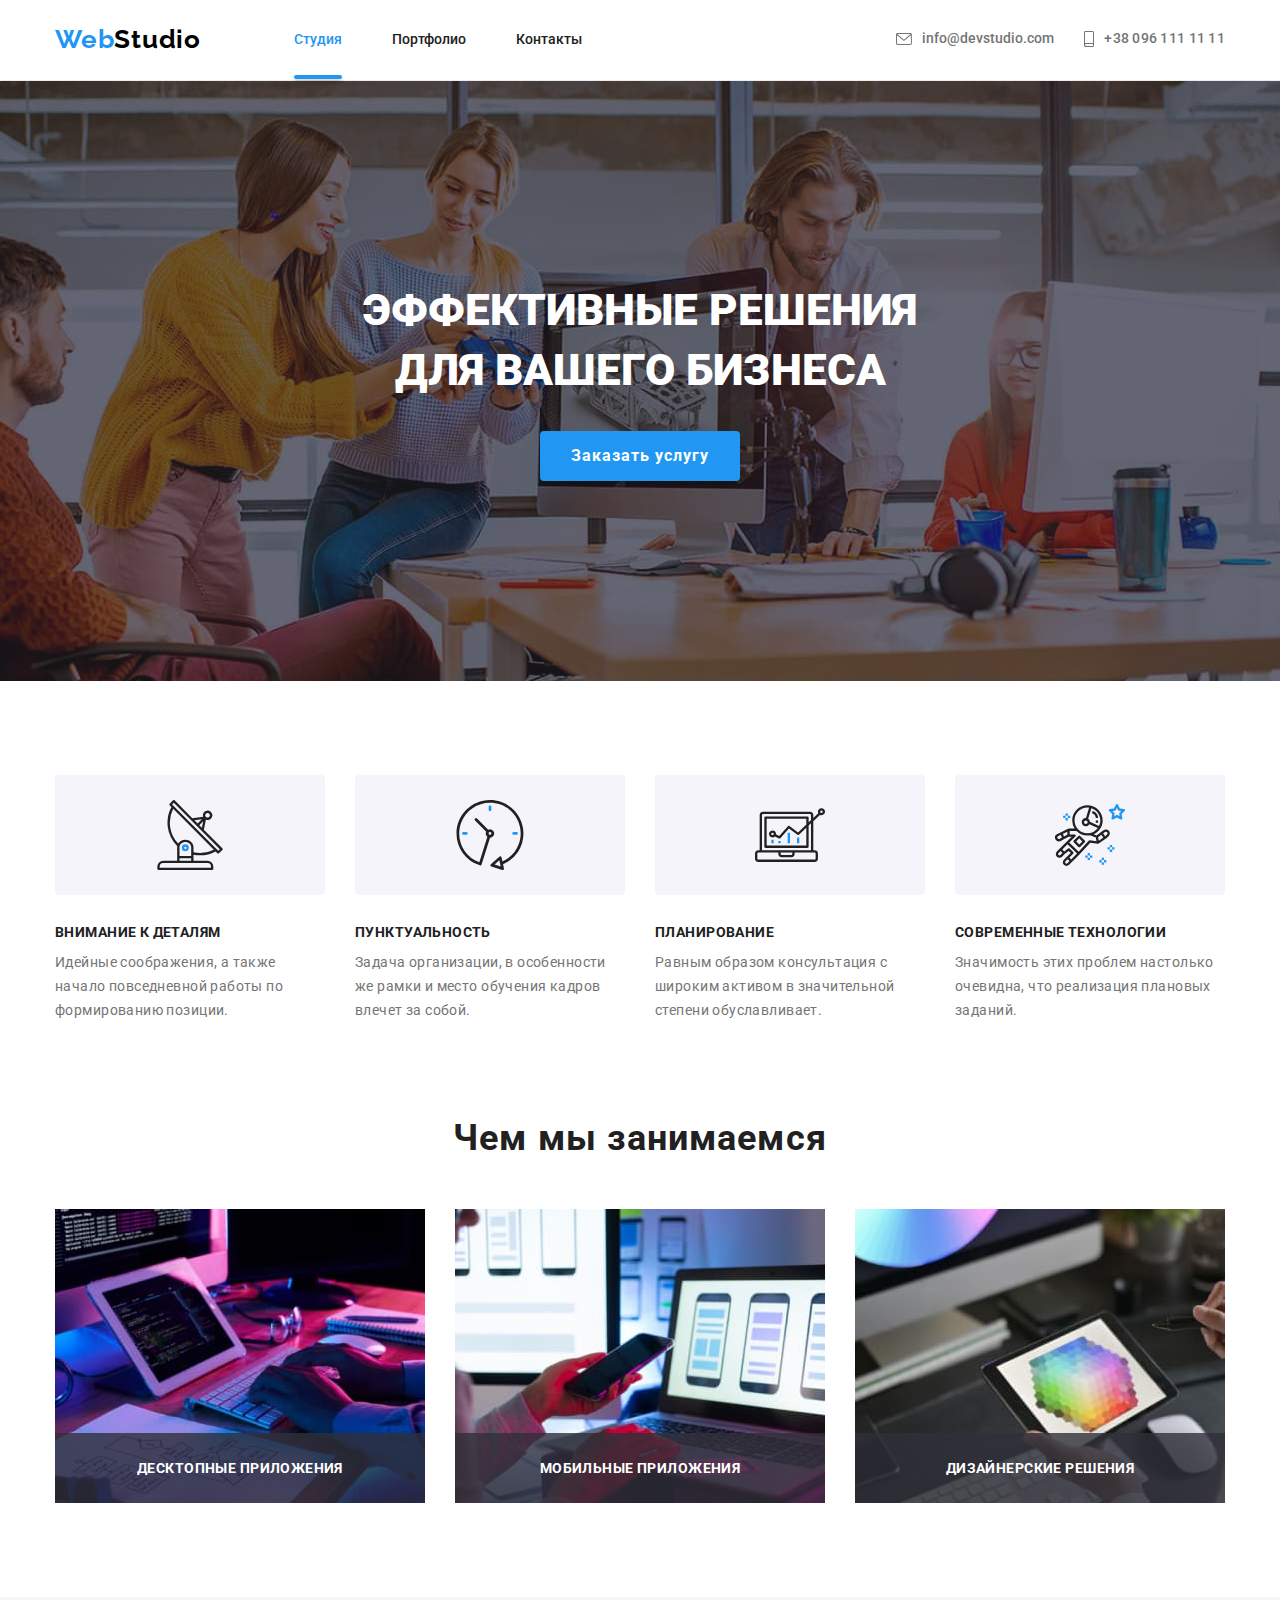
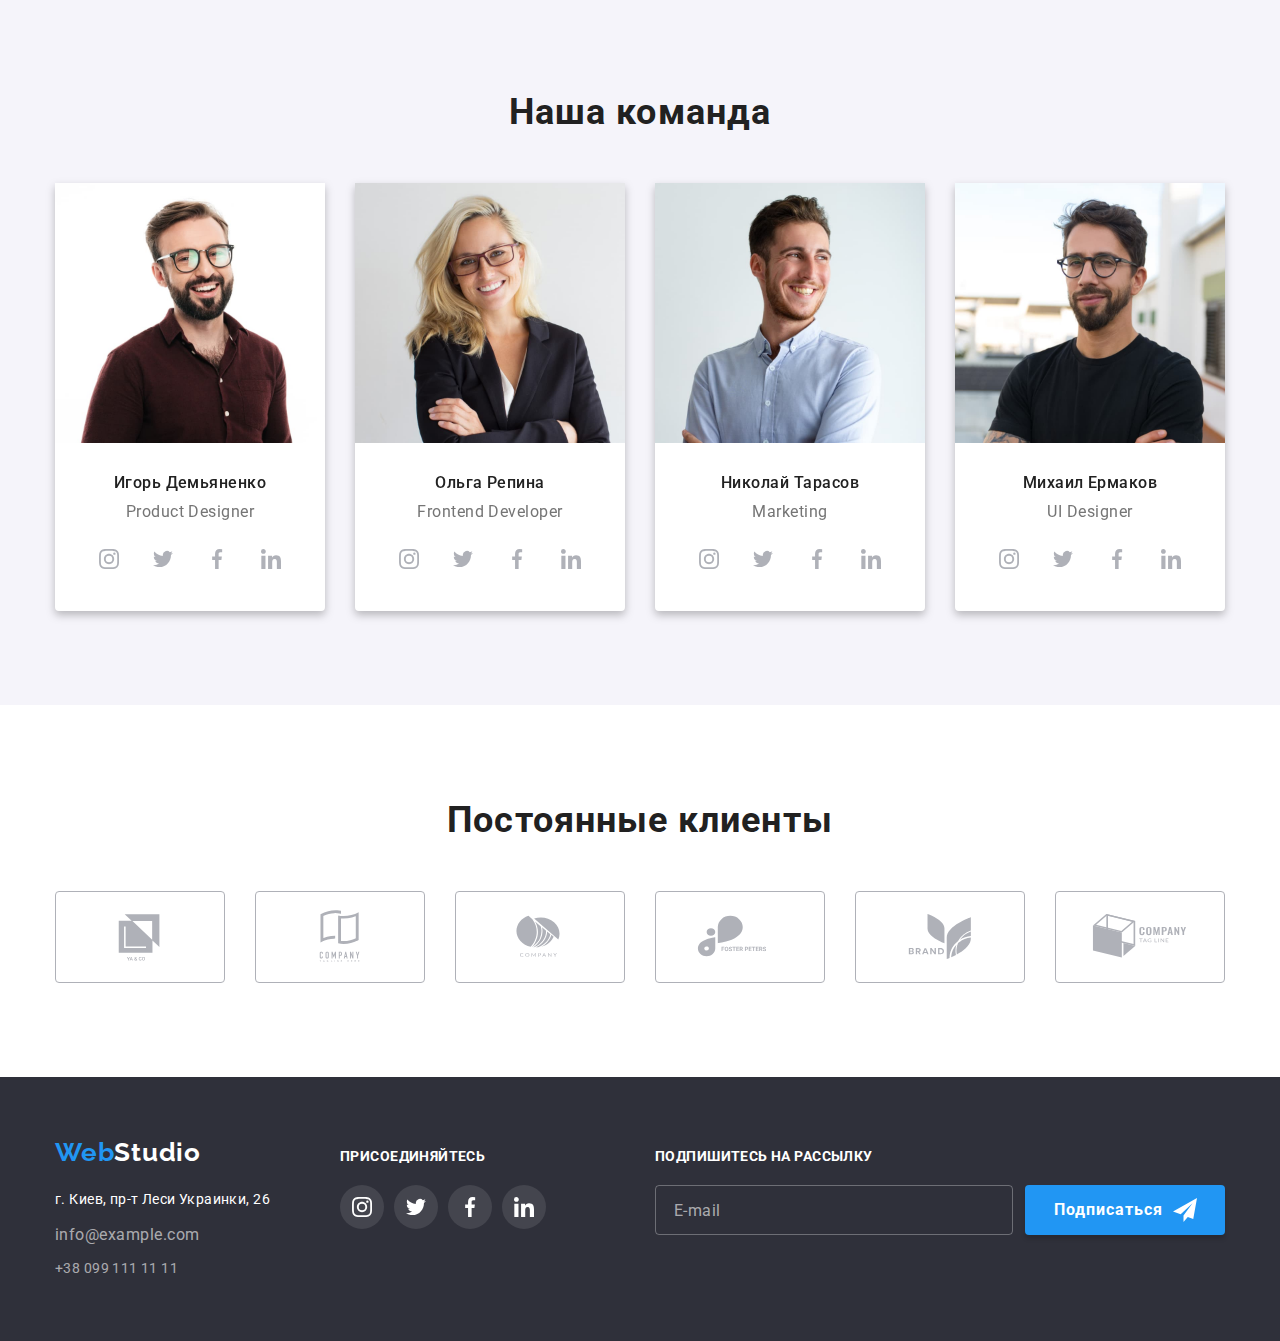
==== index.html @ 8869cad7 "hw-08" ====
<!DOCTYPE html>
<html lang="ru">
<head>
    <meta charset="UTF-8">
    <meta http-equiv="X-UA-Compatible" content="IE=edge">
    <meta name="viewport" content="width=device-width, initial-scale=1.0">
    <title>WebStudio</title>
    <link href="https://fonts.googleapis.com/css2?family=Raleway:wght@700&family=Roboto:wght@400;500;700;900&display=swap" rel="stylesheet">
    <link rel="stylesheet" href="https://cdnjs.cloudflare.com/ajax/libs/modern-normalize/1.1.0/modern-normalize.min.css">
    <link rel="stylesheet" href="./css/main.min.css">
    
</head>

<body>
    <header class="header">
        <div class="container">
                    <a href="" class="logo header__logo link"><span class="logo__web">Web</span>Studio</a>
                    <nav class="nav">
                        <ul class="menu list">
                            <li class="menu__item"><a href="" class="menu__link--current link">Студия</a></li>
                            <li class="menu__item"><a href="./portfolio.html" class="menu__link link">Портфолио</a></li>
                            <li class="menu__item"><a href="" class="menu__link link">Контакты</a></li>
                        </ul>
                    </nav>
                    <div class="contacts">
                        <a href="mailto:info@devstudio.com" class="contacts__mail link">
                        <svg class="contacts__mail--icon" width="16" height="12">
                            <use href="./images/icons.svg#icon-envelope"></use>
                        </svg>
                        info@devstudio.com</a>
                        
                        <a href="tel:+380961111111" class="contacts__tel link">
                            <svg class="contacts__tel--icon" width="10" height="16">
                                <use href="./images/icons.svg#icon-smartphone"></use>
                            </svg>
                            +38 096 111 11 11</a>
                    </div>
                    

        </div>

    </header>

    <main>
    <!--Main-->
        <section class="main">
       
            <div class="container">
                <h1 class="main-title">Эффективные решения для вашего бизнеса</h1>
                <button type="button" class="main-btn" data-modal-open>Заказать услугу</button>
                
                <div class="backdrop is-hidden" data-modal>
                    <div class="modal">
                        
                        <button type="button" data-modal-close class="modal-btn">
                            <svg class="icon-close" width="18" height="18">
                                <use href="./images/icons.svg#icon-close"></use>
                            </svg>
                        </button>
                        <p  class="modal-title">Оставьте свои данные, мы вам перезвоним</p>
                        <form class="modal-form">
                            
                                <label class="modal-label">Имя
                                    <span class="icon">
                                        <input type="text" name="user-name" class="modal-input" required placeholder=" " />
                                        <svg class="icon-modal-input" width="18" height="18">
                                            <use href="./images/icons.svg#icon-person-black"></use>
                                        </svg>
                                    </span>
                                </label>
                                
                                

                                <label class="modal-label">Телефон
                                    <span class="icon">
                                        <input type="tel" name="user-tel" class="modal-input" required minlength="10" placeholder=" " />
                                        <svg class="icon-modal-input" width="18" height="18">
                                            <use href="./images/icons.svg#icon-phone-black"></use>
                                        </svg>
                                    </span>
                                </label>


                                <label class="modal-label">Почта
                                    <span class="icon">
                                        <input type="email" name="user-mail" class="modal-input" required placeholder=" " />
                                        <svg class="icon-modal-input" width="18" height="18">
                                            <use href="./images/icons.svg#icon-email-black"></use>
                                        </svg>
                                    </span>
                                </label>

                            
                            <div class="modal-field">
                                <label class="modal-label" for="modal-commit">Комментарий</label>
                                <textarea name="modal-commit" id="modal-commit" class="modal-commit" placeholder="Введите текст"></textarea>
                            </div>
                            <div class="modal-field-check">
                                <input type="checkbox" name="privacy" id="privacy" class="input-check visually-hidden">
                                <label for="privacy" class="check-text">Соглашаюсь с рассылкой и принимаю &nbsp<a href="">Условия договора</a> </label>
                            </div>
                            
                            <button type="submit" class="main-btn">Отправить</button>
                        </form>
                    </div>

                </div>
            </div>
           
        </section>
    <!--properties-->
        <section class="properties">
       
            <div class="container">
                <ul class="properties-list list">
                    <li class="properties-item">
                        <div class="properties-icon">
                            <svg class="properties-item-icon" width="70" height="70">
                            <use href="./images/icons.svg#icon-antenna"></use>
                            </svg>
                        </div>
                        <h3 class="properties-title">Внимание к деталям</h3>
                        <p class="properties-text">Идейные соображения, а также начало повседневной работы по формированию позиции.</p>
                    </li>
                    <li class="properties-item">
                        <div class="properties-icon"><svg class="properties-item-icon" width="70" height="70">
                            <use href="./images/icons.svg#icon-clock"></use>
                        </svg></div>
                        
                        <h3 class="properties-title">Пунктуальность</h3>
                        <p class="properties-text">Задача организации, в особенности же рамки и место обучения кадров влечет за собой.
                        </p>
                    </li>
                    <li class="properties-item">
                        <div class="properties-icon">
                            <svg class="properties-item-icon" width="70" height="70">
                                <use href="./images/icons.svg#icon-diagram"></use>
                            </svg>
                        </div>
                        
                        <h3 class="properties-title">Планирование</h3>
                        <p class="properties-text">Равным образом консультация с широким активом в значительной степени обуславливает.
                        </p>
                    </li>
                    <li class="properties-item">
                    <div class="properties-icon">
                        <svg class="properties-item-icon" width="70" height="70">
                            <use href="./images/icons.svg#icon-astronaut"></use>
                        </svg>
                    </div>
                        
                        <h3 class="properties-title">Современные технологии</h3>
                        <p class="properties-text">Значимость этих проблем настолько очевидна, что реализация плановых заданий.</p>
                    </li>
                </ul>
            </div>
            
         
        </section>
    <!--work-->
        <section class="work">
        
            <div class="container">
                <h2 class="work-title">Чем мы занимаемся</h2>
                <ul class="work-list list">
                    <li class="work-item">
                        <div class="thumb-work">
                            <img src="./images/img-1.jpg" alt="foto1" width="370" height="294">
                            <h3 class="thumb-work-title">Десктопные приложения</h3>
                        </div>
                        
                    </li>
                    <li class="work-item">
                        <div class="thumb-work">
                            <img src="./images/img-2.jpg" alt="foto2" width="370" height="294">
                            <h3 class="thumb-work-title">Мобильные приложения</h3>
                        </div>
                        
                    </li>
                    <li class="work-item">
                        <div class="thumb-work">
                            <img src="./images/img-3.jpg" alt="foto3" width="370" height="294">
                            <h3 class="thumb-work-title">Дизайнерские решения</h3>
                        </div>
                        
                    </li>
                </ul>
            </div>
            
        </section>
            <!--team-->
        <section class="team">

             <div class="container">
                            <h2 class="team-first-title">Наша команда</h2>
                            <ul class="team-list list">
                                <li class="team-item">
                                    <img src="./images/team-img-1.jpg" alt="Игорь Демьяненко" width="270" height="260">
                                    <div class="team-description">
                                        <h3 class="team-second-title">Игорь Демьяненко</h3>
                                        <p lang="en" class="team-text">Product Designer</p>
                                    </div>
                                    <ul class="team-soc-list list">
                                        <li class="team-soc-item"><a href="" class="team-soc-link link">
                                            <svg class="team-soc-icon" width="20" height="20">
                                                <use href="./images/icons.svg#icon-instagram"></use>
                                            </svg>
                                        </a></li>
                                        <li class="team-soc-item"><a href="" class="team-soc-link link">
                                            <svg class="team-soc-icon" width="20" height="20">
                                                <use href="./images/icons.svg#icon-twitter"></use>
                                            </svg>
                                        </a></li>
                                        <li class="team-soc-item"><a href="" class="team-soc-link link">
                                            <svg class="team-soc-icon" width="20" height="20">
                                                <use href="./images/icons.svg#icon-facebook"></use>
                                            </svg>
                                        </a></li>
                                        <li class="team-soc-item"><a href="" class="team-soc-link link">
                                            <svg class="team-soc-icon" width="20" height="20">
                                                <use href="./images/icons.svg#icon-linkedin"></use>
                                            </svg>
                                        </a></li>
                                    </ul>

                                </li>

                                <li class="team-item">
                                    <img src="./images/team-img-2.jpg" alt="Ольга Репина" width="270" height="260">
                                    <div class="team-description">
                                        <h3 class="team-second-title">Ольга Репина</h3>
                                        <p lang="en" class="team-text">Frontend Developer</p>
                                    </div>
                                    <ul class="team-soc-list list">
                                        <li class="team-soc-item"><a href="" class="team-soc-link link">
                                            <svg class="team-soc-icon" width="20" height="20">
                                                <use href="./images/icons.svg#icon-instagram"></use>
                                            </svg>
                                        </a></li>
                                        <li class="team-soc-item"><a href="" class="team-soc-link link">
                                            <svg class="team-soc-icon" width="20" height="20">
                                                <use href="./images/icons.svg#icon-twitter"></use>
                                            </svg>
                                        </a></li>
                                        <li class="team-soc-item"><a href="" class="team-soc-link link">
                                            <svg class="team-soc-icon" width="20" height="20">
                                                <use href="./images/icons.svg#icon-facebook"></use>
                                            </svg>
                                        </a></li>
                                        <li class="team-soc-item"><a href="" class="team-soc-link link">
                                            <svg class="team-soc-icon" width="20" height="20">
                                                <use href="./images/icons.svg#icon-linkedin"></use>
                                            </svg>
                                        </a></li>
                                    </ul>

                                </li>

                                <li class="team-item">
                                    <img src="./images/team-img-3.jpg" alt="Николай Тарасов" width="270" height="260">
                                    <div class="team-description">
                                        <h3 class="team-second-title">Николай Тарасов</h3>
                                        <p lang="en" class="team-text">Marketing</p>
                                    </div>
                                    <ul class="team-soc-list list">
                                        <li class="team-soc-item"><a href="" class="team-soc-link link">
                                            <svg class="team-soc-icon" width="20" height="20">
                                                <use href="./images/icons.svg#icon-instagram"></use>
                                            </svg>
                                        </a></li>
                                        <li class="team-soc-item"><a href="" class="team-soc-link link">
                                            <svg class="team-soc-icon" width="20" height="20">
                                                <use href="./images/icons.svg#icon-twitter"></use>
                                            </svg>
                                        </a></li>
                                        <li class="team-soc-item"><a href="" class="team-soc-link link">
                                            <svg class="team-soc-icon" width="20" height="20">
                                                <use href="./images/icons.svg#icon-facebook"></use>
                                            </svg>
                                        </a></li>
                                        <li class="team-soc-item"><a href="" class="team-soc-link link">
                                            <svg class="team-soc-icon" width="20" height="20">
                                                <use href="./images/icons.svg#icon-linkedin"></use>
                                            </svg>
                                        </a></li>
                                    </ul>
                                </li>

                                <li class="team-item">
                                    <img src="./images/team-img-4.jpg" alt="Михаил Ермаков" width="270" height="260">
                                    <div class="team-description"><h3 class="team-second-title">Михаил Ермаков</h3>
                                    <p lang="en" class="team-text">UI Designer</p></div>
                                    <ul class="team-soc-list list">
                                        <li class="team-soc-item"><a href="" class="team-soc-link link">
                                            <svg class="team-soc-icon" width="20" height="20">
                                                <use href="./images/icons.svg#icon-instagram"></use>
                                            </svg>
                                        </a></li>
                                        <li class="team-soc-item"><a href="" class="team-soc-link link">
                                            <svg class="team-soc-icon" width="20" height="20">
                                                <use href="./images/icons.svg#icon-twitter"></use>
                                            </svg>
                                        </a></li>
                                        <li class="team-soc-item"><a href="" class="team-soc-link link">
                                            <svg class="team-soc-icon" width="20" height="20">
                                                <use href="./images/icons.svg#icon-facebook"></use>
                                            </svg>
                                        </a></li>
                                        <li class="team-soc-item"><a href="" class="team-soc-link link">
                                            <svg class="team-soc-icon" width="20" height="20">
                                                <use href="./images/icons.svg#icon-linkedin"></use>
                                            </svg>
                                        </a></li>
                                    </ul>
                                </li>
                            </ul>
                      
             </div>

             
        </section>
            <!--clients-->
        <section class="clients">

            <div class="container">
                <h2 class="clients__title">Постоянные клиенты</h2>
                <ul class="clients__list list">
                            <li class="clients__item"><a href="" class="clients__link link">
                                    <svg class="clients__item-icon" width="106" height="60">
                                        <use href="./images/icons.svg#icon-group-1"></use>
                                    </svg>
                                </a></li>
                            <li class="clients__item"><a href="" class="clients__link link">
                                    <svg class="clients__item-icon" width="106" height="60">
                                        <use href="./images/icons.svg#icon-group-2"></use>
                                    </svg>
                                </a></li>
                            <li class="clients__item"><a href="" class="clients__link  link">
                                    <svg class="clients__item-icon" width="106" height="60">
                                        <use href="./images/icons.svg#icon-group-3"></use>
                                    </svg>
                                </a></li>
                            <li class="clients__item"><a href="" class="clients__link  link">
                                        <svg class="clients__item-icon" width="106" height="60">
                                            <use href="./images/icons.svg#icon-group-4"></use>
                                        </svg>
                                </a></li>
                            <li class="clients__item"><a href="" class="clients__link  link">
                                    <svg class="clients__item-icon" width="106" height="60">
                                        <use href="./images/icons.svg#icon-group-5"></use>
                                    </svg>
                                </a></li>

                            <li class="clients__item"><a href="" class="clients__link  link">
                                    <svg class="clients__item-icon" width="106" height="60">
                                        <use href="./images/icons.svg#icon-group-6"></use>
                                    </svg>
                                </a></li>
                    </ul>
         
                </ul>
        
            </div>
        
        </section>
                  
    </main>

    <footer class="footer">
        <div class="container">
            <div>
                <a href="" class="logo logo--color-white link"><span class="logo__web">Web</span>Studio</a>
                <address class="footer-contacts">
                    <ul class="footer-contacts__list list">
                        <li class="footer-contacts__item ">
                            <a href="" class="footer-contacts__link link">г. Киев, пр-т Леси Украинки, 26</a>
                        </li>
                        <li class="footer-contacts__mail">
                            <a href="mailto:" class="footer-contacts__mail--link link">info@example.com</a>
                        </li>
                        <li class="footer-contacts__tel">
                            <a href="tel:+380991111111" class="footer-contacts__tel--link link">+38 099 111 11 11</a>
                        </li>
                    </ul>
                </address>
            </div>
            <div class="social footer__social">
                <h3 class="social__title">присоединяйтесь</h3>
                <ul class="social__list list">
                    <li class="social__item"><a href="" class="social__link link">
                            <svg class="social__icon" width="20" height="20">
                                <use href="./images/icons.svg#icon-instagram"></use>
                            </svg>
                        </a></li>
                    <li class="social__item"><a href="" class="social__link link">
                            <svg class="social__icon" width="20" height="20">
                                <use href="./images/icons.svg#icon-twitter"></use>
                            </svg>
                        </a></li>
                    <li class="social__item"><a href="" class="social__link link">
                            <svg class="social__icon" width="20" height="20">
                                <use href="./images/icons.svg#icon-facebook"></use>
                            </svg>
                        </a></li>
                    <li class="social__item"><a href="" class="social__link link">
                            <svg class="social__icon" width="20" height="20">
                                <use href="./images/icons.svg#icon-linkedin"></use>
                            </svg>
                        </a></li>
                </ul>
            </div>
            <div class="footer-form">
                <h3 class="social__title">подпишитесь на рассылку</h3>
                <form class="footer-form__input">
                    <input type="email" name="user-mail" id="sub" class="footer__input" required placeholder="E-mail" />
                    <label for="sub" class="footer-label"></label>
    
                    <button type="submit" class="footer__btn">Подписаться
                        <svg class="icon__send" width="24" height="24">
                            <use href="./images/icons.svg#icon-send"></use>
                        </svg>
                    </button>
    
    
    
    
    
                </form>
            </div>
        </div>
    
    </footer>

<script src="./js/modal.js"></script>
</body>
</html>
---- css/main.min.css ----
:root{--header-color: #212121;--main-title-color: #ffffff;--second-title-color: #757575;--typical-padding: 94px}p,h1,h2,h3,h4,h5,h6{margin:0}ul{margin:0;padding:0}img{display:block;max-width:100%;height:auto}body{font-family:"Roboto", sans-serif;color:#ffffff}.list{padding:0;margin:0;list-style:none}.link{text-decoration:none}.visually-hidden{position:absolute;white-space:nowrap;width:1px;height:1px;overflow:hidden;border:0;padding:0;clip:rect(0 0 0 0);clip-path:inset(50%);margin:-1px}.container{width:1200px;padding-left:15px;padding-right:15px;margin:0 auto}.header{padding-top:24px;padding-bottom:25px;border-bottom:1px solid #ECECEC}.header .container{display:flex;align-items:center}.logo{font-family:'Raleway';font-weight:700;font-size:26px;line-height:1.19;letter-spacing:.03em}.header__logo{color:#000000;margin-right:93px}.logo__web{font-family:'Raleway';font-style:normal;font-weight:700;font-size:26px;line-height:1.19;letter-spacing:.03em;color:#2196F3}.menu{display:flex;align-items:center}.menu__item:not(:last-child){margin-right:50px}.contacts{margin:0;margin-left:auto;display:flex}.menu__link{font-weight:500;font-size:14px;line-height:1.14;color:var(--header-color);transition-property:color;transition-duration:250ms;transition-timing-function:cubic-bezier(0.4, 0, 0.2, 1);position:relative}.menu__link:hover,.menu__link:focus{color:#2196F3}.menu__link--current{font-weight:500;font-size:14px;line-height:1.14;color:#2196F3;transition-property:color;transition-duration:250ms;transition-timing-function:cubic-bezier(0.4, 0, 0.2, 1);position:relative}.menu__link--current::after{position:absolute;content:"";bottom:-32px;display:block;width:100%;height:4px;background-color:#2196F3;border-radius:2px;box-shadow:0px 4px 4px rgba(0,0,0,0.25)}.contacts__mail{font-weight:500;font-size:14px;line-height:1.14;color:var(--second-title-color);display:flex;align-items:center;transition-property:color;transition-duration:250ms;transition-timing-function:cubic-bezier(0.4, 0, 0.2, 1)}.contacts__mail:hover,.contacts__mail:focus{color:#2196F3}.contacts__tel{font-weight:500;font-size:14px;line-height:1.14;letter-spacing:.02em;color:var(--second-title-color);margin-left:30px;display:flex;align-items:center;transition-property:color;transition-duration:250ms;transition-timing-function:cubic-bezier(0.4, 0, 0.2, 1)}.contacts__tel:hover,.contacts__tel:focus{color:#2196F3}.contacts__mail--icon{margin-right:10px;fill:currentColor}.contacts__tel--icon{margin-right:10px;fill:currentColor}.main{max-width:1600px;min-height:600px;margin-left:auto;margin-right:auto;background-color:#2F303A;background-image:linear-gradient(rgba(47,48,58,0.4), rgba(47,48,58,0.4)),url(../images/main-img.jpg);background-repeat:no-repeat;background-position:center;background-size:cover;text-align:center;padding-top:200px;padding-bottom:200px}.main-title{margin-top:0;margin-bottom:30px;margin-right:auto;margin-left:auto;padding-left:40px;padding-right:40px;font-weight:900;font-size:44px;line-height:1.36;text-transform:uppercase;max-width:696px;text-align:center}.main-btn{font-family:'Roboto';font-weight:700;font-size:16px;line-height:1.88;letter-spacing:.06em;color:#FFFFFF;cursor:pointer;background-color:#2196F3;min-width:200px;height:50px;box-shadow:0px 4px 4px rgba(0,0,0,0.15);border-radius:4px;align-items:center;border:0}.backdrop.is-hidden{visibility:hidden;opacity:0;pointer-events:none}.backdrop{position:fixed;top:0;left:0;width:100%;height:100%;background-color:rgba(0,0,0,0.2);transition:opacity 250ms cubic-bezier(0.4, 0, 0.2, 1),visibility 250ms cubic-bezier(0.4, 0, 0.2, 1);z-index:1}.backdrop.is-hidden .footer-input{transform:translate(-50%, -50%) scale(0)}.modal{position:absolute;top:50%;left:50%;transform:translate(-50%, -50%) scale(1);width:528px;min-height:581px;background-color:#ffffff;border-radius:5px;transition:transform 250ms cubic-bezier(0.4, 0, 0.2, 1);padding:40px}.modal-btn{position:absolute;top:8px;right:8px;width:30px;height:30px;padding:0;border:1px solid rgba(0,0,0,0.1);border-radius:50%;background-color:transparent;display:flex;align-items:center;justify-content:center;cursor:pointer}.icon-close:hover{fill:#2196F3}.modal-title{font-weight:700;font-size:20px;line-height:1.15;text-align:center;letter-spacing:0.03em;color:#212121;margin-bottom:12px}.modal-input{width:100%;height:40px;border:1px solid rgba(33,33,33,0.2);border-radius:4px;background-color:transparent;margin-bottom:10px;margin-top:4px;padding-left:40px;outline:transparent;transition-property:border-color;transition-duration:250ms;transition-timing-function:cubic-bezier(0.4, 0, 0.2, 1)}.modal-input:focus,.modal-input:hover{border-color:#2196F3}.modal-label{display:block;font-weight:400;font-size:12px;line-height:1.16;letter-spacing:0.01em;color:#757575;text-align:left}.modal-commit{width:100%;height:120px;border:1px solid rgba(33,33,33,0.2);border-radius:4px;background-color:transparent;resize:none;margin-top:4px;padding:12px;outline:transparent;transition-property:border-color;transition-duration:250ms;transition-timing-function:cubic-bezier(0.4, 0, 0.2, 1)}.modal-commit:focus,.modal-commit:hover{border-color:#2196F3}.modal-commit::placeholder{font-weight:400;font-size:12px;line-height:1.17;letter-spacing:0.01em;color:rgba(117,117,117,0.5)}.icon{position:relative;transition-property:fill;transition-duration:250ms;transition-timing-function:cubic-bezier(0.4, 0, 0.2, 1)}.icon:focus,.icon:hover{fill:#2196F3}.icon-modal-input{position:absolute;top:50%;transform:translateY(-50%);left:12px;display:inline-block;width:18px;height:18px;background-color:var(--main-title-color)}.modal-input:focus+.icon-modal-input{fill:#2196F3}.check-text{font-weight:400;font-size:14px;line-height:1.71;letter-spacing:0.03em;color:#757575;display:flex;align-items:center;transition-property:color;transition-duration:250ms;transition-timing-function:cubic-bezier(0.4, 0, 0.2, 1)}.check-text:focus,.check-text:hover{color:#2196F3}.check-text a{color:#2196F3}.check-text::before{content:'';width:16px;height:15px;border:1px solid #212121;border-radius:2px;margin-right:8px;outline:transparent;transition-property:color;transition-duration:250ms;transition-timing-function:cubic-bezier(0.4, 0, 0.2, 1)}.check-text:hover::before{content:'';width:16px;height:15px;border:1px solid #2196F3;border-radius:2px;margin-right:8px;outline:transparent}.input-check:checked+.check-text::before{background-color:#2196F3;background-image:url(../images/icon-check.svg);background-repeat:no-repeat;background-position:center;border:none}.modal-field-check{margin-top:20px;margin-bottom:30px}.properties{padding-top:var(--typical-padding);padding-bottom:0}.properties-list{padding:0;display:flex}.properties-title{font-weight:700;font-size:14px;line-height:1.14;letter-spacing:.03em;text-transform:uppercase;color:var(--header-color);margin-bottom:10px}.properties-text{font-weight:400;font-size:14px;line-height:1.71;letter-spacing:.03em;color:var(--second-title-color)}.properties-item{width:270px}.properties-item:not(:last-child){margin-right:30px}.properties-icon{width:270px;height:120px;display:flex;margin-bottom:30px;justify-content:center;align-items:center;border-radius:4px;background-color:#F5F4FA}.team{padding-top:var(--typical-padding);padding-bottom:var(--typical-padding);background-color:#F5F4FA}.team-first-title{font-weight:700;font-size:36px;line-height:1.17;letter-spacing:.03em;text-align:center;color:var(--header-color);margin-bottom:50px}.team-list{display:flex}.team-second-title{font-weight:500;font-size:16px;line-height:1.19;letter-spacing:.03em;color:var(--header-color);text-align:center;margin-bottom:10px}.team-text{font-size:16px;line-height:1.19;letter-spacing:.03em;color:var(--second-title-color);text-align:center}.team-description{padding-top:30px;padding-bottom:16px}.team-item+.team-item{margin-left:30px}.team-item{background-color:var(--main-title-color);padding-bottom:30px;filter:drop-shadow(0px 4px 4px rgba(0,0,0,0.25));border-radius:0px 0px 4px 4px}.team-soc-list{display:flex;justify-content:center}.team-soc-item{width:44px;height:44px;margin-left:10px}.team-soc-item:first-child{margin-left:0}.team-soc-link{display:flex;align-items:center;justify-content:center;width:100%;height:100%;border-radius:50%;cursor:pointer;transition-property:background-color;transition-duration:250ms;transition-timing-function:cubic-bezier(0.4, 0, 0.2, 1)}.team-soc-link:hover,.team-soc-link:focus{background-color:#2196F3}.team-soc-icon{background-color:#FFFFFF;fill:#AFB1B8;transition-property:background-color;transition-duration:250ms;transition-timing-function:cubic-bezier(0.4, 0, 0.2, 1)}.team-soc-link:hover .team-soc-icon,.team-soc-link:focus .team-soc-icon{background-color:#2196F3;fill:#FFFFFF}.work{padding-top:var(--typical-padding);padding-bottom:var(--typical-padding)}.work-title{font-weight:700;font-size:36px;line-height:1.17;letter-spacing:.03em;text-align:center;color:var(--header-color);margin-bottom:50px}.work-list{display:flex}.work-item+.work-item{margin-left:30px}.thumb-work{position:relative}.thumb-work-title{font-style:normal;font-size:14px;line-height:16px;text-align:center;letter-spacing:0.03em;text-transform:uppercase;display:flex;align-items:center;justify-content:center}.thumb-work>.thumb-work-title{position:absolute;bottom:0;left:0;width:370px;height:70px;background:rgba(47,48,58,0.8)}.clients{padding-top:var(--typical-padding);padding-bottom:var(--typical-padding)}.clients__title{font-weight:700;font-size:36px;line-height:1.17;letter-spacing:.03em;text-align:center;color:var(--header-color);margin-bottom:50px}.clients__list{display:flex;justify-content:center}.clients__item{width:170px;height:92px;margin-left:30px}.clients__item:first-child{margin-left:0}.clients__link{display:flex;align-items:center;justify-content:center;width:170px;height:92px;background-color:var(--main-title-color);fill:#AFB1B8;border:1px solid #AFB1B8;border-radius:4px;transition-property:border-color;transition-duration:250ms;transition-timing-function:cubic-bezier(0.4, 0, 0.2, 1);transition-property:fill;transition-duration:250ms;transition-timing-function:cubic-bezier(0.4, 0, 0.2, 1)}.clients__link:hover,.clients__link:focus{border-color:#2196F3;fill:#2196F3}.clients-icon{fill:#ffffff;transition-property:border-color;transition-duration:250ms;transition-timing-function:cubic-bezier(0.4, 0, 0.2, 1);transition-property:fill;transition-duration:250ms;transition-timing-function:cubic-bezier(0.4, 0, 0.2, 1)}.clients__link:hover .clients-icon,.clients__link:focus .clients-icon{border-color:#2196F3;fill:#2196F3}.footer{background-color:#2F303A;padding-top:60px;padding-bottom:60px;display:flex}.footer .container{display:flex;align-items:baseline}.logo--color-white{color:#FFFFFF}.footer-contacts{margin-top:20px;margin-right:70px}.footer-contacts__link{font-style:normal;font-size:14px;line-height:1.71;letter-spacing:.03em;color:#FFFFFF;transition-property:color;transition-duration:250ms;transition-timing-function:cubic-bezier(0.4, 0, 0.2, 1)}.footer-contacts__link:hover,.footer-contacts__link:focus{color:#2196F3}.footer-contacts__mail{margin-top:9px}.footer-contacts__mail--link{font-style:normal;font-size:14x;line-height:1.71;letter-spacing:.03em;color:rgba(255,255,255,0.6);transition-property:color;transition-duration:250ms;transition-timing-function:cubic-bezier(0.4, 0, 0.2, 1)}.footer-contacts__mail--link:hover,.footer-contacts__mail--link:focus{color:#2196F3}.footer-contacts__tel{margin-top:9px}.footer-contacts__tel--link{font-style:normal;font-size:14px;line-height:1.71;letter-spacing:.03em;color:rgba(255,255,255,0.6);transition-property:color;transition-duration:250ms;transition-timing-function:cubic-bezier(0.4, 0, 0.2, 1)}.footer-contacts__tel--link:hover,.footer-contacts__tel--link:focus{color:#2196F3}.social__title{font-weight:700;font-size:14px;line-height:1.14;letter-spacing:.03em;text-transform:uppercase;color:var(--main-title-color);margin-bottom:20px}.social__list{display:flex;justify-content:center}.social__item{width:44px;height:44px;margin-left:10px}.social__item:first-child{margin-left:0}.social__link{display:flex;align-items:center;justify-content:center;width:100%;height:100%;border-radius:50%;cursor:pointer;background-color:rgba(255,255,255,0.1);transition-property:background-color;transition-duration:250ms;transition-timing-function:cubic-bezier(0.4, 0, 0.2, 1)}.social__link:hover,.social__link:focus{background-color:#2196F3}.social__icon{fill:#FFFFFF;background-color:#44454e;transition-property:background-color;transition-duration:250ms;transition-timing-function:cubic-bezier(0.4, 0, 0.2, 1)}.social__link:hover .social__icon,.social__link:focus .social__icon{fill:#FFFFFF;background-color:#2196F3}.footer__social{margin-right:93px}.footer-form{margin:0;margin-left:auto}.footer__input{width:358px;height:50px;border:1px solid rgba(255,255,255,0.3);border-radius:4px;background-color:transparent;outline:transparent;color:#FFFFFF;padding-left:18px}.footer__input::placeholder{font-weight:400;font-size:16px;line-height:1.25;letter-spacing:0.03em;color:rgba(255,255,255,0.6)}.footer-form__input{display:flex}.footer__btn{font-weight:700;font-size:16px;line-height:1.88;letter-spacing:.06em;color:#FFFFFF;cursor:pointer;background-color:#2196F3;min-width:200px;height:50px;margin-left:12px;box-shadow:0px 4px 4px rgba(0,0,0,0.15);border-radius:4px;display:flex;align-items:center;justify-content:center;border:0;padding-right:28px;padding-left:29px;padding-top:0;padding-bottom:0}.icon__send{margin-left:10px}.portfolio{padding-top:var(--typical-padding);padding-bottom:var(--typical-padding)}.potfolio-filters-list{display:flex;margin-bottom:50px;justify-content:center}.portfolio-filter-item+.portfolio-filter-item{margin-left:8px}.portfolio-filter-btn{font-family:inherit;font-style:normal;font-weight:500;font-size:16px;line-height:1.62;letter-spacing:.03em;background-color:#F5F4FA;color:#212121;cursor:pointer;padding:6px 22px 6px 22px;border-radius:4px;border:0;transition-property:color, box-shadow, background-color;transition-duration:250ms;transition-timing-function:cubic-bezier(0.4, 0, 0.2, 1)}.portfolio-filter-btn:hover,.portfolio-filter-btn:focus{background-color:#2196F3;color:#FFFFFF;box-shadow:0px 3px 1px rgba(0,0,0,0.1),0px 1px 2px rgba(0,0,0,0.08),0px 2px 2px rgba(0,0,0,0.12)}.projects-list{display:flex;flex-wrap:wrap;margin:0 auto;padding:0 auto;margin-left:-30px;margin-top:-30px}.project-item{flex-basis:calc(100% / 3 - 30px);margin-left:30px;margin-top:30px;max-width:370px;cursor:pointer;transition-property:box-shadow;transition-duration:250ms;transition-timing-function:cubic-bezier(0.4, 0, 0.2, 1)}.project-item:hover,.project-item:hover{box-shadow:0px 1px 1px rgba(0,0,0,0.12),0px 4px 4px rgba(0,0,0,0.06),1px 4px 6px rgba(0,0,0,0.16)}.project-title{font-style:normal;font-weight:700;font-size:18px;line-height:2;letter-spacing:.06em;color:#212121;margin-bottom:4px}.projects-text{font-size:16px;line-height:1.88;letter-spacing:.03em;color:#757575}.project-item-border{border:1px solid #EEEEEE;padding:20px 24px}.project-top-wrap{position:relative;overflow:hidden}.project-top-text{position:absolute;top:0;font-size:18px;line-height:1.56;letter-spacing:.03em;color:#FFFFFF;background-color:rgba(33,150,243,0.9);padding:63px 24px;height:100%;overflow:auto;transform:translateY(100%);transition:transform 250ms cubic-bezier(0.4, 0, 0.2, 1)}.project-item:hover .project-top-text{transform:translateY(0)}
/*# sourceMappingURL=main.min.css.map */
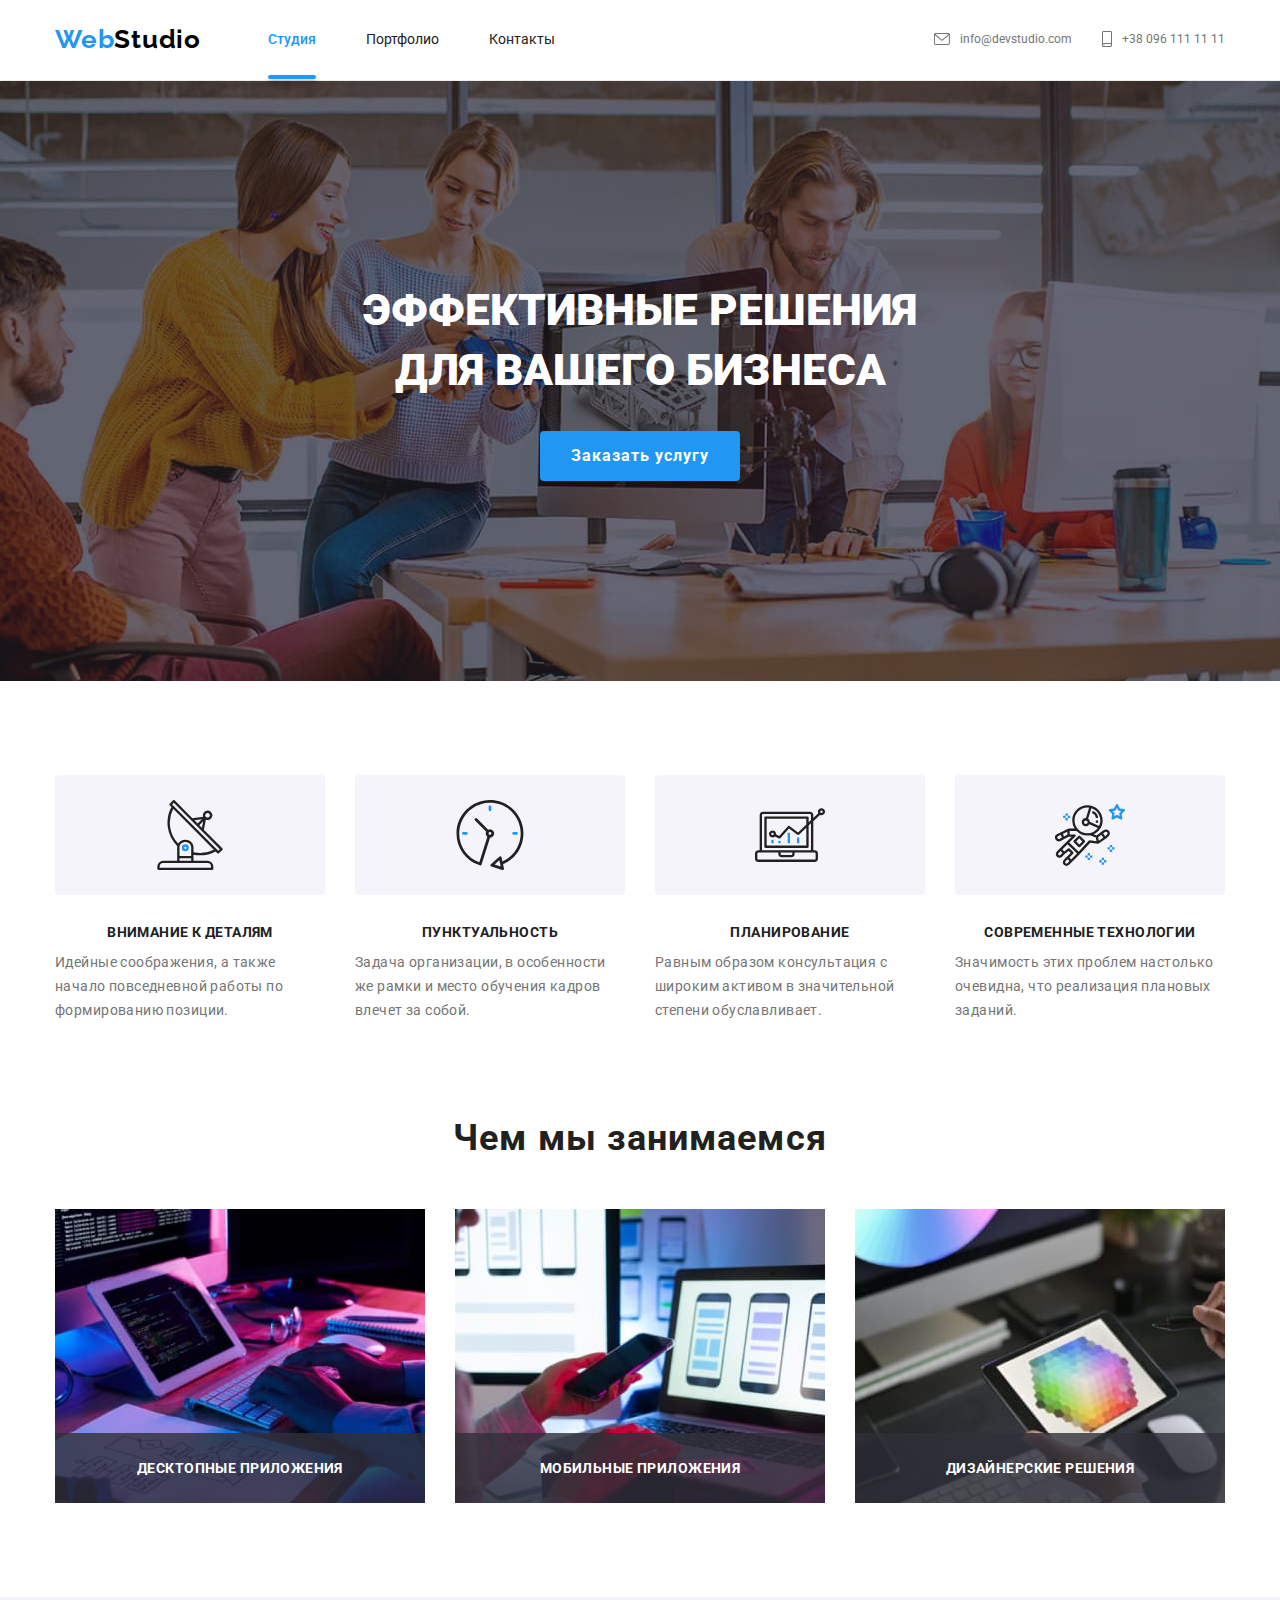
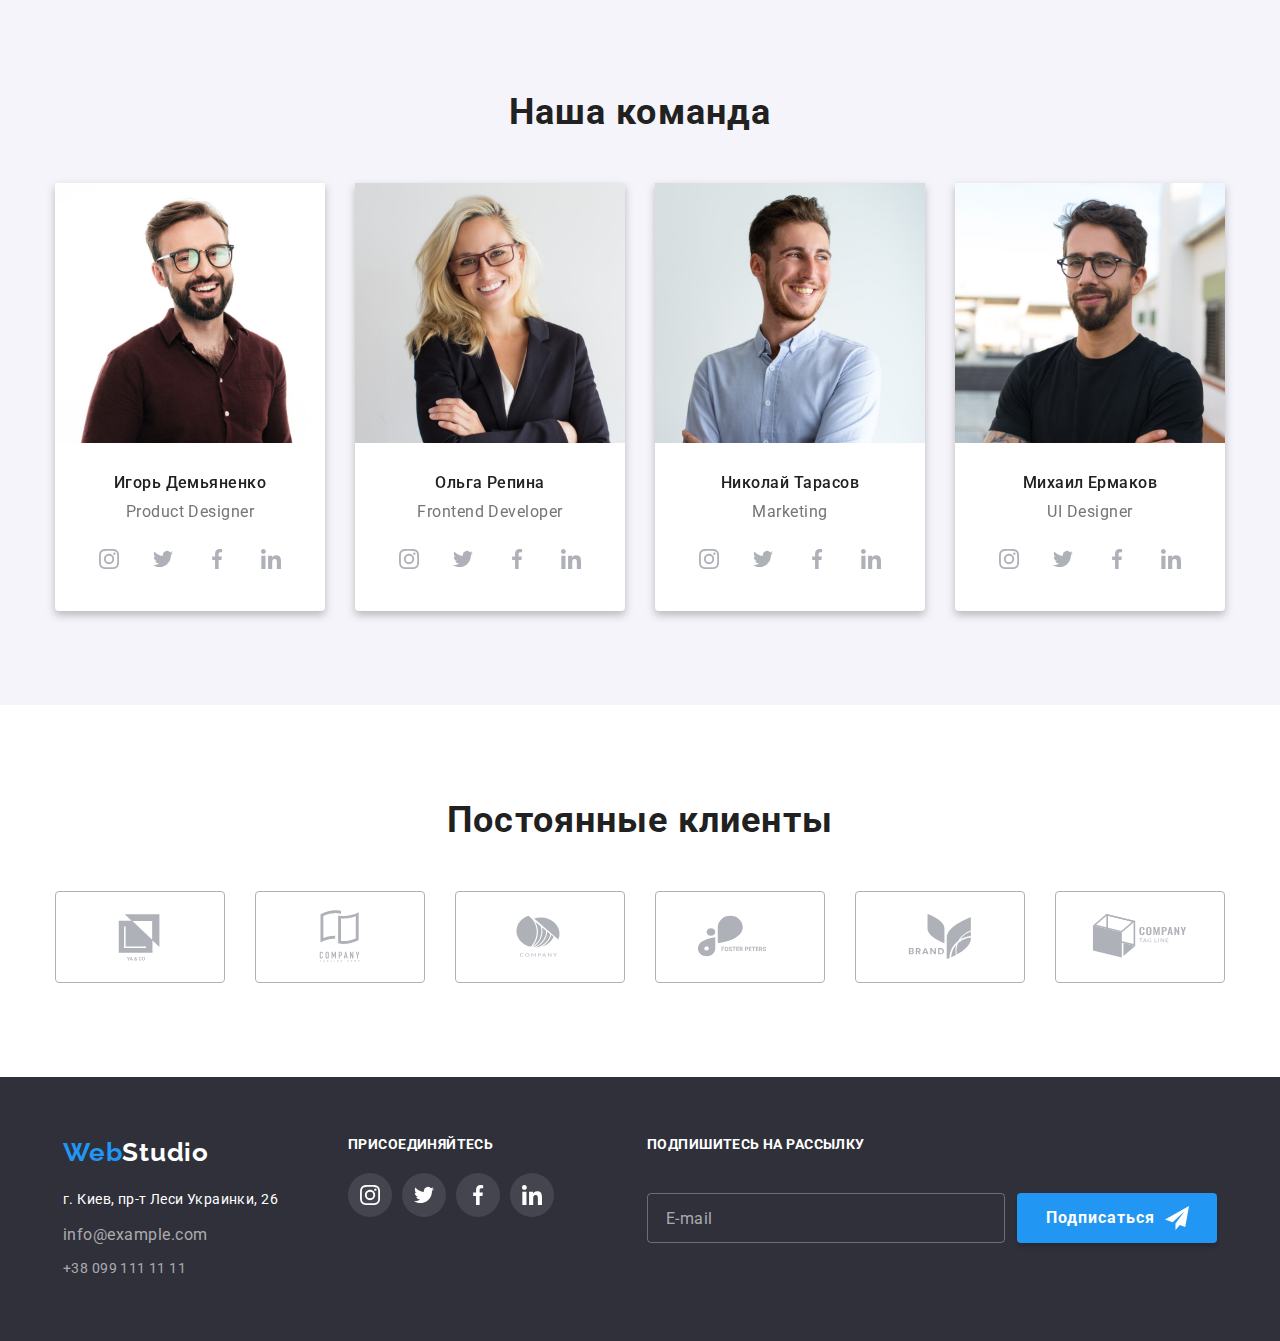
==== commit 430a5c16: "13.07_changes" ====
--- a/index.html
+++ b/index.html
@@ -13,30 +13,58 @@
 
 <body>
     <header class="header">
+        
         <div class="container">
+            
+            <nav class="nav">
                     <a href="" class="logo header__logo link"><span class="logo__web">Web</span>Studio</a>
-                    <nav class="nav">
-                        <ul class="menu list">
-                            <li class="menu__item"><a href="" class="menu__link--current link">Студия</a></li>
-                            <li class="menu__item"><a href="./portfolio.html" class="menu__link link">Портфолио</a></li>
-                            <li class="menu__item"><a href="" class="menu__link link">Контакты</a></li>
-                        </ul>
-                    </nav>
+                    <button type="button" class="menu-button is-open" aria-expanded="false" aria-controls="mob-menu" data-menu-button>
+                    <svg width="40" height="40" aria-label="переключатель мобильного меню" >
+                        <use class="icon-cross" href="./images/icons.svg#icon-close_40px"></use>
+                        <use class="icon-menu" href="./images/icons.svg#icon-menu_40px"></use>
+                    </svg>
+                    </button>
+                <div class="mob-menu" id="mob-menu" data-menu>
+                    <ul class="menu list">
+                        <li class="menu__item"><a href="" class="menu__link--current link">Студия</a></li>
+                        <li class="menu__item"><a href="./portfolio.html" class="menu__link link">Портфолио</a></li>
+                        <li class="menu__item"><a href="" class="menu__link link">Контакты</a></li>
+                    </ul>
+                    
                     <div class="contacts">
+
                         <a href="mailto:info@devstudio.com" class="contacts__mail link">
-                        <svg class="contacts__mail--icon" width="16" height="12">
-                            <use href="./images/icons.svg#icon-envelope"></use>
-                        </svg>
-                        info@devstudio.com</a>
-                        
+                            <svg class="contacts__mail--icon" width="16" height="12">
+                                <use href="./images/icons.svg#icon-envelope"></use>
+                            </svg>
+                            info@devstudio.com</a>
                         <a href="tel:+380961111111" class="contacts__tel link">
                             <svg class="contacts__tel--icon" width="10" height="16">
                                 <use href="./images/icons.svg#icon-smartphone"></use>
                             </svg>
                             +38 096 111 11 11</a>
+
                     </div>
+
                     
-
+                    <ul class="menu-soc-list list">
+                        <li class="menu-soc-item"><a href="" class="menu-soc-link link">Instagram
+                                
+                            </a></li>
+                        <li class="menu-soc-item"><a href="" class="menu-soc-link link">Twitter
+                                
+                            </a></li>
+                        <li class="menu-soc-item"><a href="" class="menu-soc-link link">Facebook
+                                
+                            </a></li>
+                        <li class="menu-soc-item"><a href="" class="menu-soc-link link">Linkedin
+                                
+                            </a></li>
+                    </ul>
+                                         
+                </div>
+
+            </nav>
         </div>
 
     </header>
@@ -97,7 +125,7 @@
                             </div>
                             <div class="modal-field-check">
                                 <input type="checkbox" name="privacy" id="privacy" class="input-check visually-hidden">
-                                <label for="privacy" class="check-text">Соглашаюсь с рассылкой и принимаю &nbsp<a href="">Условия договора</a> </label>
+                                <label for="privacy" class="check-text">Соглашаюсь с рассылкой и принимаю&nbsp<a href="">Условия договора</a> </label>
                             </div>
                             
                             <button type="submit" class="main-btn">Отправить</button>
@@ -195,8 +223,31 @@
                             <h2 class="team-first-title">Наша команда</h2>
                             <ul class="team-list list">
                                 <li class="team-item">
-                                    <img src="./images/team-img-1.jpg" alt="Игорь Демьяненко" width="270" height="260">
+                                    
                                     <div class="team-description">
+                                        <picture>
+                                            <source 
+                                            srcset="
+                                            ./images/team-img-1.jpg 1x,
+                                            ./images/team-img-1.jpg 2x"
+                                            media="(min-width: 1200px)"
+                                            />
+                                            <source 
+                                            srcset="
+                                            ./images/team-1-tab.jpg 1x,
+                                            ./images/team-1-tab-2x.jpg 2x"
+                                            media="(min-width: 768px)"
+                                            />
+                                            <source 
+                                            srcset="
+                                            ./images/team-1-mob.jpg 1x,
+                                            ./images/team-1-mob-2x.jpg 2x"
+                                            media="(min-width: 320px)"
+                                            />
+                                            <img src="./images/team-img-1.jpg" alt="Игорь Демьяненко" width="450" height="460">
+                                            
+                                        </picture>
+                                        
                                         <h3 class="team-second-title">Игорь Демьяненко</h3>
                                         <p lang="en" class="team-text">Product Designer</p>
                                     </div>
@@ -226,8 +277,31 @@
                                 </li>
 
                                 <li class="team-item">
-                                    <img src="./images/team-img-2.jpg" alt="Ольга Репина" width="270" height="260">
+                                    
                                     <div class="team-description">
+                                        <picture>
+                                            <source 
+                                            srcset="
+                                            ./images/team-img-2.jpg 1x,
+                                            ./images/team-img-2.jpg 2x"
+                                            media="(min-width: 1200px)"
+                                            />
+                                            <source 
+                                            srcset="
+                                            ./images/team-2-tab.jpg 1x,
+                                            ./images/team-2-tab-2x.jpg 2x"
+                                            media="(min-width: 768px)"
+                                            />
+                                            <source 
+                                            srcset="
+                                            ./images/team-2-mob.jpg 1x,
+                                            ./images/team-2-mob-2x.jpg 2x"
+                                            media="(min-width: 320px)"
+                                            />
+                                            <img src="./images/team-img-2.jpg" alt="Ольга Репина" width="450" height="460">
+                                            
+                                        </picture>
+                                        
                                         <h3 class="team-second-title">Ольга Репина</h3>
                                         <p lang="en" class="team-text">Frontend Developer</p>
                                     </div>
@@ -257,8 +331,31 @@
                                 </li>
 
                                 <li class="team-item">
-                                    <img src="./images/team-img-3.jpg" alt="Николай Тарасов" width="270" height="260">
+                                    
                                     <div class="team-description">
+                                        <picture>
+                                            <source 
+                                            srcset="
+                                            ./images/team-img-3.jpg 1x,
+                                            ./images/team-img-3.jpg 2x"
+                                            media="(min-width: 1200px)"
+                                            />
+                                            <source 
+                                            srcset="
+                                            ./images/team-3-tab.jpg 1x,
+                                            ./images/team-3-tab-2x.jpg 2x"
+                                            media="(min-width: 768px)"
+                                            />
+                                            <source 
+                                            srcset="
+                                            ./images/team-3-mob.jpg 1x,
+                                            ./images/team-3-mob-2x.jpg 2x"
+                                            media="(min-width: 320px)"
+                                            />
+                                            <img src="./images/team-img-3.jpg" alt="Николай Тарасов" width="450" height="460">
+                                            
+                                        </picture>
+                                        
                                         <h3 class="team-second-title">Николай Тарасов</h3>
                                         <p lang="en" class="team-text">Marketing</p>
                                     </div>
@@ -287,8 +384,32 @@
                                 </li>
 
                                 <li class="team-item">
-                                    <img src="./images/team-img-4.jpg" alt="Михаил Ермаков" width="270" height="260">
-                                    <div class="team-description"><h3 class="team-second-title">Михаил Ермаков</h3>
+                                   
+                                    <div class="team-description">
+                                        <picture>
+                                            <source 
+                                            srcset="
+                                            ./images/team-img-4.jpg 1x,
+                                            ./images/team-img-4.jpg 2x"
+                                            media="(min-width: 1200px)"
+                                            />
+                                            <source 
+                                            srcset="
+                                            ./images/team-4-tab.jpg 1x,
+                                            ./images/team-4-tab-2x.jpg 2x"
+                                            media="(min-width: 768px)"
+                                            />
+                                            <source 
+                                            srcset="
+                                            ./images/team-4-mob.jpg 1x,
+                                            ./images/team-4-mob-2x.jpg 2x"
+                                            media="(min-width: 320px)"
+                                            />
+                                            <img src="./images/team-img-4.jpg" alt="Михаил Ермаков" width="450" height="460">
+                                            
+                                        </picture>
+                                        
+                                        <h3 class="team-second-title">Михаил Ермаков</h3>
                                     <p lang="en" class="team-text">UI Designer</p></div>
                                     <ul class="team-soc-list list">
                                         <li class="team-soc-item"><a href="" class="team-soc-link link">
@@ -368,7 +489,8 @@
 
     <footer class="footer">
         <div class="container">
-            <div>
+            <div class="footer-wrapper">
+            <div class="footer-communications">
                 <a href="" class="logo logo--color-white link"><span class="logo__web">Web</span>Studio</a>
                 <address class="footer-contacts">
                     <ul class="footer-contacts__list list">
@@ -409,6 +531,7 @@
                         </a></li>
                 </ul>
             </div>
+            </div>
             <div class="footer-form">
                 <h3 class="social__title">подпишитесь на рассылку</h3>
                 <form class="footer-form__input">
@@ -421,9 +544,7 @@
                         </svg>
                     </button>
     
-    
-    
-    
+
     
                 </form>
             </div>
@@ -432,5 +553,7 @@
     </footer>
 
 <script src="./js/modal.js"></script>
+<script src="./js/menu.js"></script>
+
 </body>
 </html>--- a/css/main.min.css
+++ b/css/main.min.css
@@ -1,2 +1,2 @@
-:root{--header-color: #212121;--main-title-color: #ffffff;--second-title-color: #757575;--typical-padding: 94px}p,h1,h2,h3,h4,h5,h6{margin:0}ul{margin:0;padding:0}img{display:block;max-width:100%;height:auto}body{font-family:"Roboto", sans-serif;color:#ffffff}.list{padding:0;margin:0;list-style:none}.link{text-decoration:none}.visually-hidden{position:absolute;white-space:nowrap;width:1px;height:1px;overflow:hidden;border:0;padding:0;clip:rect(0 0 0 0);clip-path:inset(50%);margin:-1px}.container{width:1200px;padding-left:15px;padding-right:15px;margin:0 auto}.header{padding-top:24px;padding-bottom:25px;border-bottom:1px solid #ECECEC}.header .container{display:flex;align-items:center}.logo{font-family:'Raleway';font-weight:700;font-size:26px;line-height:1.19;letter-spacing:.03em}.header__logo{color:#000000;margin-right:93px}.logo__web{font-family:'Raleway';font-style:normal;font-weight:700;font-size:26px;line-height:1.19;letter-spacing:.03em;color:#2196F3}.menu{display:flex;align-items:center}.menu__item:not(:last-child){margin-right:50px}.contacts{margin:0;margin-left:auto;display:flex}.menu__link{font-weight:500;font-size:14px;line-height:1.14;color:var(--header-color);transition-property:color;transition-duration:250ms;transition-timing-function:cubic-bezier(0.4, 0, 0.2, 1);position:relative}.menu__link:hover,.menu__link:focus{color:#2196F3}.menu__link--current{font-weight:500;font-size:14px;line-height:1.14;color:#2196F3;transition-property:color;transition-duration:250ms;transition-timing-function:cubic-bezier(0.4, 0, 0.2, 1);position:relative}.menu__link--current::after{position:absolute;content:"";bottom:-32px;display:block;width:100%;height:4px;background-color:#2196F3;border-radius:2px;box-shadow:0px 4px 4px rgba(0,0,0,0.25)}.contacts__mail{font-weight:500;font-size:14px;line-height:1.14;color:var(--second-title-color);display:flex;align-items:center;transition-property:color;transition-duration:250ms;transition-timing-function:cubic-bezier(0.4, 0, 0.2, 1)}.contacts__mail:hover,.contacts__mail:focus{color:#2196F3}.contacts__tel{font-weight:500;font-size:14px;line-height:1.14;letter-spacing:.02em;color:var(--second-title-color);margin-left:30px;display:flex;align-items:center;transition-property:color;transition-duration:250ms;transition-timing-function:cubic-bezier(0.4, 0, 0.2, 1)}.contacts__tel:hover,.contacts__tel:focus{color:#2196F3}.contacts__mail--icon{margin-right:10px;fill:currentColor}.contacts__tel--icon{margin-right:10px;fill:currentColor}.main{max-width:1600px;min-height:600px;margin-left:auto;margin-right:auto;background-color:#2F303A;background-image:linear-gradient(rgba(47,48,58,0.4), rgba(47,48,58,0.4)),url(../images/main-img.jpg);background-repeat:no-repeat;background-position:center;background-size:cover;text-align:center;padding-top:200px;padding-bottom:200px}.main-title{margin-top:0;margin-bottom:30px;margin-right:auto;margin-left:auto;padding-left:40px;padding-right:40px;font-weight:900;font-size:44px;line-height:1.36;text-transform:uppercase;max-width:696px;text-align:center}.main-btn{font-family:'Roboto';font-weight:700;font-size:16px;line-height:1.88;letter-spacing:.06em;color:#FFFFFF;cursor:pointer;background-color:#2196F3;min-width:200px;height:50px;box-shadow:0px 4px 4px rgba(0,0,0,0.15);border-radius:4px;align-items:center;border:0}.backdrop.is-hidden{visibility:hidden;opacity:0;pointer-events:none}.backdrop{position:fixed;top:0;left:0;width:100%;height:100%;background-color:rgba(0,0,0,0.2);transition:opacity 250ms cubic-bezier(0.4, 0, 0.2, 1),visibility 250ms cubic-bezier(0.4, 0, 0.2, 1);z-index:1}.backdrop.is-hidden .footer-input{transform:translate(-50%, -50%) scale(0)}.modal{position:absolute;top:50%;left:50%;transform:translate(-50%, -50%) scale(1);width:528px;min-height:581px;background-color:#ffffff;border-radius:5px;transition:transform 250ms cubic-bezier(0.4, 0, 0.2, 1);padding:40px}.modal-btn{position:absolute;top:8px;right:8px;width:30px;height:30px;padding:0;border:1px solid rgba(0,0,0,0.1);border-radius:50%;background-color:transparent;display:flex;align-items:center;justify-content:center;cursor:pointer}.icon-close:hover{fill:#2196F3}.modal-title{font-weight:700;font-size:20px;line-height:1.15;text-align:center;letter-spacing:0.03em;color:#212121;margin-bottom:12px}.modal-input{width:100%;height:40px;border:1px solid rgba(33,33,33,0.2);border-radius:4px;background-color:transparent;margin-bottom:10px;margin-top:4px;padding-left:40px;outline:transparent;transition-property:border-color;transition-duration:250ms;transition-timing-function:cubic-bezier(0.4, 0, 0.2, 1)}.modal-input:focus,.modal-input:hover{border-color:#2196F3}.modal-label{display:block;font-weight:400;font-size:12px;line-height:1.16;letter-spacing:0.01em;color:#757575;text-align:left}.modal-commit{width:100%;height:120px;border:1px solid rgba(33,33,33,0.2);border-radius:4px;background-color:transparent;resize:none;margin-top:4px;padding:12px;outline:transparent;transition-property:border-color;transition-duration:250ms;transition-timing-function:cubic-bezier(0.4, 0, 0.2, 1)}.modal-commit:focus,.modal-commit:hover{border-color:#2196F3}.modal-commit::placeholder{font-weight:400;font-size:12px;line-height:1.17;letter-spacing:0.01em;color:rgba(117,117,117,0.5)}.icon{position:relative;transition-property:fill;transition-duration:250ms;transition-timing-function:cubic-bezier(0.4, 0, 0.2, 1)}.icon:focus,.icon:hover{fill:#2196F3}.icon-modal-input{position:absolute;top:50%;transform:translateY(-50%);left:12px;display:inline-block;width:18px;height:18px;background-color:var(--main-title-color)}.modal-input:focus+.icon-modal-input{fill:#2196F3}.check-text{font-weight:400;font-size:14px;line-height:1.71;letter-spacing:0.03em;color:#757575;display:flex;align-items:center;transition-property:color;transition-duration:250ms;transition-timing-function:cubic-bezier(0.4, 0, 0.2, 1)}.check-text:focus,.check-text:hover{color:#2196F3}.check-text a{color:#2196F3}.check-text::before{content:'';width:16px;height:15px;border:1px solid #212121;border-radius:2px;margin-right:8px;outline:transparent;transition-property:color;transition-duration:250ms;transition-timing-function:cubic-bezier(0.4, 0, 0.2, 1)}.check-text:hover::before{content:'';width:16px;height:15px;border:1px solid #2196F3;border-radius:2px;margin-right:8px;outline:transparent}.input-check:checked+.check-text::before{background-color:#2196F3;background-image:url(../images/icon-check.svg);background-repeat:no-repeat;background-position:center;border:none}.modal-field-check{margin-top:20px;margin-bottom:30px}.properties{padding-top:var(--typical-padding);padding-bottom:0}.properties-list{padding:0;display:flex}.properties-title{font-weight:700;font-size:14px;line-height:1.14;letter-spacing:.03em;text-transform:uppercase;color:var(--header-color);margin-bottom:10px}.properties-text{font-weight:400;font-size:14px;line-height:1.71;letter-spacing:.03em;color:var(--second-title-color)}.properties-item{width:270px}.properties-item:not(:last-child){margin-right:30px}.properties-icon{width:270px;height:120px;display:flex;margin-bottom:30px;justify-content:center;align-items:center;border-radius:4px;background-color:#F5F4FA}.team{padding-top:var(--typical-padding);padding-bottom:var(--typical-padding);background-color:#F5F4FA}.team-first-title{font-weight:700;font-size:36px;line-height:1.17;letter-spacing:.03em;text-align:center;color:var(--header-color);margin-bottom:50px}.team-list{display:flex}.team-second-title{font-weight:500;font-size:16px;line-height:1.19;letter-spacing:.03em;color:var(--header-color);text-align:center;margin-bottom:10px}.team-text{font-size:16px;line-height:1.19;letter-spacing:.03em;color:var(--second-title-color);text-align:center}.team-description{padding-top:30px;padding-bottom:16px}.team-item+.team-item{margin-left:30px}.team-item{background-color:var(--main-title-color);padding-bottom:30px;filter:drop-shadow(0px 4px 4px rgba(0,0,0,0.25));border-radius:0px 0px 4px 4px}.team-soc-list{display:flex;justify-content:center}.team-soc-item{width:44px;height:44px;margin-left:10px}.team-soc-item:first-child{margin-left:0}.team-soc-link{display:flex;align-items:center;justify-content:center;width:100%;height:100%;border-radius:50%;cursor:pointer;transition-property:background-color;transition-duration:250ms;transition-timing-function:cubic-bezier(0.4, 0, 0.2, 1)}.team-soc-link:hover,.team-soc-link:focus{background-color:#2196F3}.team-soc-icon{background-color:#FFFFFF;fill:#AFB1B8;transition-property:background-color;transition-duration:250ms;transition-timing-function:cubic-bezier(0.4, 0, 0.2, 1)}.team-soc-link:hover .team-soc-icon,.team-soc-link:focus .team-soc-icon{background-color:#2196F3;fill:#FFFFFF}.work{padding-top:var(--typical-padding);padding-bottom:var(--typical-padding)}.work-title{font-weight:700;font-size:36px;line-height:1.17;letter-spacing:.03em;text-align:center;color:var(--header-color);margin-bottom:50px}.work-list{display:flex}.work-item+.work-item{margin-left:30px}.thumb-work{position:relative}.thumb-work-title{font-style:normal;font-size:14px;line-height:16px;text-align:center;letter-spacing:0.03em;text-transform:uppercase;display:flex;align-items:center;justify-content:center}.thumb-work>.thumb-work-title{position:absolute;bottom:0;left:0;width:370px;height:70px;background:rgba(47,48,58,0.8)}.clients{padding-top:var(--typical-padding);padding-bottom:var(--typical-padding)}.clients__title{font-weight:700;font-size:36px;line-height:1.17;letter-spacing:.03em;text-align:center;color:var(--header-color);margin-bottom:50px}.clients__list{display:flex;justify-content:center}.clients__item{width:170px;height:92px;margin-left:30px}.clients__item:first-child{margin-left:0}.clients__link{display:flex;align-items:center;justify-content:center;width:170px;height:92px;background-color:var(--main-title-color);fill:#AFB1B8;border:1px solid #AFB1B8;border-radius:4px;transition-property:border-color;transition-duration:250ms;transition-timing-function:cubic-bezier(0.4, 0, 0.2, 1);transition-property:fill;transition-duration:250ms;transition-timing-function:cubic-bezier(0.4, 0, 0.2, 1)}.clients__link:hover,.clients__link:focus{border-color:#2196F3;fill:#2196F3}.clients-icon{fill:#ffffff;transition-property:border-color;transition-duration:250ms;transition-timing-function:cubic-bezier(0.4, 0, 0.2, 1);transition-property:fill;transition-duration:250ms;transition-timing-function:cubic-bezier(0.4, 0, 0.2, 1)}.clients__link:hover .clients-icon,.clients__link:focus .clients-icon{border-color:#2196F3;fill:#2196F3}.footer{background-color:#2F303A;padding-top:60px;padding-bottom:60px;display:flex}.footer .container{display:flex;align-items:baseline}.logo--color-white{color:#FFFFFF}.footer-contacts{margin-top:20px;margin-right:70px}.footer-contacts__link{font-style:normal;font-size:14px;line-height:1.71;letter-spacing:.03em;color:#FFFFFF;transition-property:color;transition-duration:250ms;transition-timing-function:cubic-bezier(0.4, 0, 0.2, 1)}.footer-contacts__link:hover,.footer-contacts__link:focus{color:#2196F3}.footer-contacts__mail{margin-top:9px}.footer-contacts__mail--link{font-style:normal;font-size:14x;line-height:1.71;letter-spacing:.03em;color:rgba(255,255,255,0.6);transition-property:color;transition-duration:250ms;transition-timing-function:cubic-bezier(0.4, 0, 0.2, 1)}.footer-contacts__mail--link:hover,.footer-contacts__mail--link:focus{color:#2196F3}.footer-contacts__tel{margin-top:9px}.footer-contacts__tel--link{font-style:normal;font-size:14px;line-height:1.71;letter-spacing:.03em;color:rgba(255,255,255,0.6);transition-property:color;transition-duration:250ms;transition-timing-function:cubic-bezier(0.4, 0, 0.2, 1)}.footer-contacts__tel--link:hover,.footer-contacts__tel--link:focus{color:#2196F3}.social__title{font-weight:700;font-size:14px;line-height:1.14;letter-spacing:.03em;text-transform:uppercase;color:var(--main-title-color);margin-bottom:20px}.social__list{display:flex;justify-content:center}.social__item{width:44px;height:44px;margin-left:10px}.social__item:first-child{margin-left:0}.social__link{display:flex;align-items:center;justify-content:center;width:100%;height:100%;border-radius:50%;cursor:pointer;background-color:rgba(255,255,255,0.1);transition-property:background-color;transition-duration:250ms;transition-timing-function:cubic-bezier(0.4, 0, 0.2, 1)}.social__link:hover,.social__link:focus{background-color:#2196F3}.social__icon{fill:#FFFFFF;background-color:#44454e;transition-property:background-color;transition-duration:250ms;transition-timing-function:cubic-bezier(0.4, 0, 0.2, 1)}.social__link:hover .social__icon,.social__link:focus .social__icon{fill:#FFFFFF;background-color:#2196F3}.footer__social{margin-right:93px}.footer-form{margin:0;margin-left:auto}.footer__input{width:358px;height:50px;border:1px solid rgba(255,255,255,0.3);border-radius:4px;background-color:transparent;outline:transparent;color:#FFFFFF;padding-left:18px}.footer__input::placeholder{font-weight:400;font-size:16px;line-height:1.25;letter-spacing:0.03em;color:rgba(255,255,255,0.6)}.footer-form__input{display:flex}.footer__btn{font-weight:700;font-size:16px;line-height:1.88;letter-spacing:.06em;color:#FFFFFF;cursor:pointer;background-color:#2196F3;min-width:200px;height:50px;margin-left:12px;box-shadow:0px 4px 4px rgba(0,0,0,0.15);border-radius:4px;display:flex;align-items:center;justify-content:center;border:0;padding-right:28px;padding-left:29px;padding-top:0;padding-bottom:0}.icon__send{margin-left:10px}.portfolio{padding-top:var(--typical-padding);padding-bottom:var(--typical-padding)}.potfolio-filters-list{display:flex;margin-bottom:50px;justify-content:center}.portfolio-filter-item+.portfolio-filter-item{margin-left:8px}.portfolio-filter-btn{font-family:inherit;font-style:normal;font-weight:500;font-size:16px;line-height:1.62;letter-spacing:.03em;background-color:#F5F4FA;color:#212121;cursor:pointer;padding:6px 22px 6px 22px;border-radius:4px;border:0;transition-property:color, box-shadow, background-color;transition-duration:250ms;transition-timing-function:cubic-bezier(0.4, 0, 0.2, 1)}.portfolio-filter-btn:hover,.portfolio-filter-btn:focus{background-color:#2196F3;color:#FFFFFF;box-shadow:0px 3px 1px rgba(0,0,0,0.1),0px 1px 2px rgba(0,0,0,0.08),0px 2px 2px rgba(0,0,0,0.12)}.projects-list{display:flex;flex-wrap:wrap;margin:0 auto;padding:0 auto;margin-left:-30px;margin-top:-30px}.project-item{flex-basis:calc(100% / 3 - 30px);margin-left:30px;margin-top:30px;max-width:370px;cursor:pointer;transition-property:box-shadow;transition-duration:250ms;transition-timing-function:cubic-bezier(0.4, 0, 0.2, 1)}.project-item:hover,.project-item:hover{box-shadow:0px 1px 1px rgba(0,0,0,0.12),0px 4px 4px rgba(0,0,0,0.06),1px 4px 6px rgba(0,0,0,0.16)}.project-title{font-style:normal;font-weight:700;font-size:18px;line-height:2;letter-spacing:.06em;color:#212121;margin-bottom:4px}.projects-text{font-size:16px;line-height:1.88;letter-spacing:.03em;color:#757575}.project-item-border{border:1px solid #EEEEEE;padding:20px 24px}.project-top-wrap{position:relative;overflow:hidden}.project-top-text{position:absolute;top:0;font-size:18px;line-height:1.56;letter-spacing:.03em;color:#FFFFFF;background-color:rgba(33,150,243,0.9);padding:63px 24px;height:100%;overflow:auto;transform:translateY(100%);transition:transform 250ms cubic-bezier(0.4, 0, 0.2, 1)}.project-item:hover .project-top-text{transform:translateY(0)}
+:root{--header-color: #212121;--main-title-color: #ffffff;--second-title-color: #757575;--typical-padding: 94px}p,h1,h2,h3,h4,h5,h6{margin:0}ul{margin:0;padding:0}img{display:block;max-width:100%;height:auto;width:100%}body{font-family:"Roboto", sans-serif;color:#ffffff}.list{padding:0;margin:0;list-style:none}.link{text-decoration:none}.visually-hidden{position:absolute;white-space:nowrap;width:1px;height:1px;overflow:hidden;border:0;padding:0;clip:rect(0 0 0 0);clip-path:inset(50%);margin:-1px}.container{padding-left:15px;padding-right:15px;margin:0 auto}@media screen and (min-width: 480px){.container{max-width:480px}}@media screen and (min-width: 768px){.container{max-width:768px}}@media screen and (min-width: 1200px){.container{max-width:1200px}}.header{position:relative;padding-top:10px;padding-bottom:10px;border-bottom:1px solid #ECECEC}@media screen and (min-width: 768px){.header{padding-top:0;padding-bottom:0}}@media screen and (min-width: 1200px){.header{padding-top:24px;padding-bottom:25px}}.header .nav{display:flex;align-items:center;justify-content:space-between}.menu-button{position:absolute;top:10px;right:15px;padding:0;display:flex;justify-content:center;align-items:center;width:40px;height:40px;border:none;background-color:transparent;cursor:pointer;z-index:99}@media screen and (min-width: 768px){.menu-button{display:none}}.menu-button .icon-menu{display:none}.menu-button.is-open .icon-menu{display:block}.menu-button.is-open .icon-menu:hover,.menu-button.is-open .icon-menu:focus{color:#2196F3}.menu-button.is-open .icon-cross{display:none}.menu-button.is-open .icon-cross:hover,.menu-button.is-open .icon-cross:focus{color:#2196F3}body.is-open{overflow:hidden}.mob-menu{background-color:#FFFFFF;padding:48px 40px}@media screen and (max-width: 767px){.mob-menu{display:none;position:fixed;top:0;left:0;z-index:1;width:100%;height:100%;overflow-y:scroll}.mob-menu.is-open{display:block}}@media screen and (min-width: 768px){.mob-menu{display:flex;justify-content:space-between;flex-grow:1;padding:21px 0}}@media screen and (min-width: 1200px){.mob-menu{padding:0 0}}.logo{font-family:'Raleway';font-weight:700;font-size:24px;line-height:1.17;letter-spacing:.03em}@media screen and (min-width: 1200px){.logo{font-size:26px;line-height:1.19}}.header__logo{color:#000000;margin-right:67px}.logo__web{font-family:'Raleway';font-style:normal;font-weight:700;font-size:24px;line-height:1.17;letter-spacing:.03em;color:#2196F3}@media screen and (min-width: 1200px){.logo__web{font-size:26px;line-height:1.19}}@media screen and (max-width: 767px){.menu{margin-bottom:302px;text-align:left}}@media screen and (min-width: 768px){.menu{display:flex;align-items:center}}@media screen and (max-width: 767px){.menu__item:not(:last-child){margin-bottom:32px}}@media screen and (min-width: 768px){.menu__item:not(:last-child){margin-right:50px}}@media screen and (max-width: 767px){.contacts{display:flex;flex-direction:column-reverse;margin-bottom:64px}}@media screen and (min-width: 768px){.contacts{display:flex;flex-direction:column;margin-bottom:0;margin-top:0;margin-left:84px}}@media screen and (min-width: 1200px){.contacts{flex-direction:row;display:flex;margin:0;margin-left:auto}}@media screen and (max-width: 767px){.menu__link{font-weight:500;font-size:40px;line-height:1.18;color:var(--header-color);transition-property:color;transition-duration:250ms;transition-timing-function:cubic-bezier(0.4, 0, 0.2, 1)}.menu__link:hover,.menu__link:focus{color:#2196F3}}@media screen and (min-width: 768px){.menu__link{font-size:14px;line-height:1.14;color:var(--header-color);transition-property:color;transition-duration:250ms;transition-timing-function:cubic-bezier(0.4, 0, 0.2, 1);position:relative}.menu__link:hover,.menu__link:focus{color:#2196F3}}@media screen and (min-width: 768px){.menu-soc-list{display:none}}.menu__link--current{font-weight:500;font-size:14px;line-height:1.14;color:#2196F3;transition-property:color;transition-duration:250ms;transition-timing-function:cubic-bezier(0.4, 0, 0.2, 1)}@media screen and (max-width: 767px){.menu__link--current{font-weight:500;font-size:40px;line-height:1.18;color:#2196F3;text-shadow:0px 4px 4px rgba(0,0,0,0.25)}}@media screen and (min-width: 768px){.menu__link--current{font-weight:500;font-size:14px;line-height:1.14;color:#2196F3;transition-property:color;transition-duration:250ms;transition-timing-function:cubic-bezier(0.4, 0, 0.2, 1);position:relative}}@media screen and (min-width: 768px){.menu__link--current::after{position:absolute;content:"";bottom:-32px;display:block;width:100%;height:4px;background-color:#2196F3;border-radius:2px;box-shadow:0px 4px 4px rgba(0,0,0,0.25)}}@media screen and (max-width: 767px){.contacts__mail{color:#757575;font-weight:500;font-size:24px;line-height:1.17;letter-spacing:.02em}.contacts__mail:hover,.contacts__mail:focus{color:#2196F3;text-shadow:0px 4px 4px rgba(0,0,0,0.25)}}@media screen and (min-width: 768px){.contacts__mail{font-size:12px;line-height:1.17;color:var(--second-title-color);display:flex;align-items:center;transition-property:color;transition-duration:250ms;transition-timing-function:cubic-bezier(0.4, 0, 0.2, 1)}.contacts__mail:hover,.contacts__mail:focus{color:#2196F3}}@media screen and (max-width: 767px){.contacts__tel{margin-left:0;margin-bottom:32px;font-weight:500;font-size:34px;line-height:1.18;letter-spacing:.02em}.contacts__tel:hover,.contacts__tel:focus{color:#2196F3;text-shadow:0px 4px 4px rgba(0,0,0,0.25)}}@media screen and (min-width: 768px){.contacts__tel{font-size:12px;line-height:1.17;color:var(--second-title-color);margin-left:0px;margin-top:10px;display:flex;align-items:center;transition-property:color;transition-duration:250ms;transition-timing-function:cubic-bezier(0.4, 0, 0.2, 1)}.contacts__tel:hover,.contacts__tel:focus{color:#2196F3}}@media screen and (min-width: 1200px){.contacts__tel{color:var(--second-title-color);margin-left:30px;margin-top:0;display:flex;align-items:center;transition-property:color;transition-duration:250ms;transition-timing-function:cubic-bezier(0.4, 0, 0.2, 1)}.contacts__tel:hover,.contacts__tel:focus{color:#2196F3}}@media screen and (max-width: 767px){.contacts__mail--icon{display:none}}@media screen and (min-width: 768px){.contacts__mail--icon{margin-right:10px;fill:currentColor}}@media screen and (max-width: 767px){.contacts__tel--icon{display:none}}@media screen and (min-width: 768px){.contacts__tel--icon{margin-right:10px;fill:currentColor}}@media screen and (min-width: 1200px){.contacts__tel--icon{margin-right:10px;fill:currentColor}}@media screen and (max-width: 767px){.menu-soc-list{display:flex}}.menu-soc-link{font-size:18px;line-height:1.22;letter-spacing:0.02em;color:#2196F3}@media screen and (max-width: 767px){.menu-soc-item:not(:first-child){margin-left:10px}}@media screen and (max-width: 767px){.menu-soc-item:not(:last-child):after{content:"";color:rgba(33,33,33,0.2);border-left:1px solid rgba(33,33,33,0.2);margin-left:10px}}.main{max-width:100%;margin-left:auto;margin-right:auto;background-color:#2F303A;background-image:linear-gradient(rgba(47,48,58,0.4), rgba(47,48,58,0.4)),url(../images/hero-bg-mob.jpg);background-repeat:no-repeat;background-position:center;background-size:cover;text-align:center;padding-top:118px;padding-bottom:118px}@media (min-device-pixel-ratio: 2), (min-resolution: 192dpi), (min-resolution: 2dppx){.main{background-image:linear-gradient(rgba(47,48,58,0.4), rgba(47,48,58,0.4)),url(../images/hero-bg-mob-2x.jpg)}}@media screen and (min-width: 768px){.main{padding-left:164px;padding-right:164px;background-image:linear-gradient(rgba(47,48,58,0.4), rgba(47,48,58,0.4)),url(../images/hero-bg-tab.jpg)}}@media screen and (min-width: 768px) and (min-device-pixel-ratio: 2), screen and (min-width: 768px) and (min-resolution: 192dpi), screen and (min-width: 768px) and (min-resolution: 2dppx){.main{background-image:linear-gradient(rgba(47,48,58,0.4), rgba(47,48,58,0.4)),url(../images/hero-bg-tab-2x.jpg)}}@media screen and (min-width: 1200px){.main{max-width:1600px;min-height:600px;padding-top:200px;padding-bottom:200px;background-image:linear-gradient(rgba(47,48,58,0.4), rgba(47,48,58,0.4)),url(../images/main-img.jpg)}}@media screen and (min-width: 1200px) and (min-device-pixel-ratio: 2), screen and (min-width: 1200px) and (min-resolution: 192dpi), screen and (min-width: 1200px) and (min-resolution: 2dppx){.main{background-image:linear-gradient(rgba(47,48,58,0.4), rgba(47,48,58,0.4)),url(../images/main-img-2x.jpg)}}.main-title{margin-top:0;margin-bottom:30px;margin-right:auto;margin-left:auto;font-weight:900;font-size:26px;line-height:1.62;text-transform:uppercase;max-width:360px;width:100%;text-align:center}@media screen and (min-width: 1200px){.main-title{padding-left:40px;padding-right:40px;font-size:44px;line-height:1.36;max-width:696px}}.main-btn{font-family:'Roboto';font-weight:700;font-size:16px;line-height:1.88;letter-spacing:.06em;color:#FFFFFF;cursor:pointer;background-color:#2196F3;min-width:200px;height:50px;box-shadow:0px 4px 4px rgba(0,0,0,0.15);border-radius:4px;align-items:center;border:0}.backdrop.is-hidden{visibility:hidden;opacity:0;pointer-events:none}.backdrop{position:fixed;top:0;left:0;width:100%;height:100%;background-color:rgba(0,0,0,0.2);transition:opacity 250ms cubic-bezier(0.4, 0, 0.2, 1),visibility 250ms cubic-bezier(0.4, 0, 0.2, 1);z-index:1;overflow-y:scroll}.backdrop.is-hidden .footer-input{transform:translate(-50%, -50%) scale(0)}.modal{position:absolute;top:50%;left:50%;transform:translate(-50%, -50%) scale(1);width:450px;min-height:581px;background-color:#ffffff;border-radius:5px;transition:transform 250ms cubic-bezier(0.4, 0, 0.2, 1);padding:40px}@media screen and (min-width: 1200px){.modal{width:528px;min-height:581px}}.modal-btn{position:absolute;top:8px;right:8px;width:30px;height:30px;padding:0;border:1px solid rgba(0,0,0,0.1);border-radius:50%;background-color:transparent;display:flex;align-items:center;justify-content:center;cursor:pointer}.icon-close:hover{fill:#2196F3}.modal-title{font-weight:700;font-size:20px;line-height:1.15;text-align:center;letter-spacing:0.03em;color:#212121;margin-bottom:12px}.modal-input{width:100%;height:40px;border:1px solid rgba(33,33,33,0.2);border-radius:4px;background-color:transparent;margin-bottom:10px;margin-top:4px;padding-left:40px;outline:transparent;transition-property:border-color;transition-duration:250ms;transition-timing-function:cubic-bezier(0.4, 0, 0.2, 1)}.modal-input:focus,.modal-input:hover{border-color:#2196F3}.modal-label{display:block;font-weight:400;font-size:12px;line-height:1.16;letter-spacing:0.01em;color:#757575;text-align:left}.modal-commit{width:100%;height:120px;border:1px solid rgba(33,33,33,0.2);border-radius:4px;background-color:transparent;resize:none;margin-top:4px;padding:12px;outline:transparent;transition-property:border-color;transition-duration:250ms;transition-timing-function:cubic-bezier(0.4, 0, 0.2, 1)}.modal-commit:focus,.modal-commit:hover{border-color:#2196F3}.modal-commit::placeholder{font-weight:400;font-size:12px;line-height:1.17;letter-spacing:0.01em;color:rgba(117,117,117,0.5)}.icon{position:relative;transition-property:fill;transition-duration:250ms;transition-timing-function:cubic-bezier(0.4, 0, 0.2, 1)}.icon:focus,.icon:hover{fill:#2196F3}.icon-modal-input{position:absolute;top:50%;transform:translateY(-50%);left:12px;display:inline-block;width:18px;height:18px;background-color:var(--main-title-color)}.modal-input:focus+.icon-modal-input{fill:#2196F3}.check-text{font-weight:400;font-size:12px;line-height:1.17;letter-spacing:0.03em;color:#757575;display:flex;align-items:center;transition-property:color;transition-duration:250ms;transition-timing-function:cubic-bezier(0.4, 0, 0.2, 1)}.check-text:focus,.check-text:hover{color:#2196F3}@media screen and (min-width: 1200px){.check-text{font-size:14px;line-height:1.71}}.check-text a{color:#2196F3}.check-text::before{content:'';width:16px;height:15px;border:1px solid #212121;border-radius:2px;margin-right:8px;outline:transparent;transition-property:color;transition-duration:250ms;transition-timing-function:cubic-bezier(0.4, 0, 0.2, 1)}.check-text:hover::before{content:'';width:16px;height:15px;border:1px solid #2196F3;border-radius:2px;margin-right:8px;outline:transparent}.input-check:checked+.check-text::before{background-color:#2196F3;background-image:url(../images/icon-check.svg);background-repeat:no-repeat;background-position:center;border:none}.modal-field-check{margin-top:20px;margin-bottom:30px}.properties{padding-top:60px;padding-bottom:60px}@media screen and (min-width: 1200px){.properties{padding-top:var(--typical-padding);padding-bottom:0}}.properties-list{display:flex;flex-wrap:wrap;gap:30px}.properties-title{font-weight:700;font-size:14px;line-height:1.14;letter-spacing:.03em;text-align:center;text-transform:uppercase;color:var(--header-color);margin-bottom:10px}.properties-text{font-weight:400;font-size:14px;line-height:1.71;letter-spacing:.03em;color:var(--second-title-color)}.properties-item{width:100%}@media screen and (min-width: 768px){.properties-item{width:calc((100% - 30px) / 2)}}@media screen and (min-width: 1200px){.properties-item{width:calc((100% - 90px) / 4)}}.properties-icon{width:100%;height:120px;display:flex;margin-bottom:30px;justify-content:center;align-items:center;border-radius:4px;background-color:#F5F4FA}.team{background-color:#F5F4FA;padding-top:60px;padding-bottom:60px}@media screen and (min-width: 768px){.team{padding-top:60px;padding-bottom:60px}}@media screen and (min-width: 1200px){.team{padding-top:var(--typical-padding);padding-bottom:var(--typical-padding)}}.team-first-title{font-weight:700;font-size:36px;line-height:1.18;letter-spacing:.03em;text-align:center;color:var(--header-color);margin-bottom:50px}@media screen and (min-width: 1200px){.team-first-title{line-height:1.17}}.team-list{display:flex;flex-wrap:wrap;gap:30px}.team-second-title{font-weight:500;font-size:16px;line-height:1.19;letter-spacing:.03em;color:var(--header-color);text-align:center;margin-top:30px;margin-bottom:10px}.team-text{font-size:16px;line-height:1.19;letter-spacing:.03em;color:var(--second-title-color);text-align:center}.team-description{padding-bottom:16px}.team-item{background-color:var(--main-title-color);padding-bottom:30px;filter:drop-shadow(0px 4px 4px rgba(0,0,0,0.25));border-radius:0px 0px 4px 4px;width:100%}@media screen and (min-width: 768px){.team-item{width:calc((100% - 30px) / 2)}}@media screen and (min-width: 1200px){.team-item{width:calc((100% - 90px) / 4)}}.team-soc-list{display:flex;justify-content:center}.team-soc-item{width:44px;height:44px;margin-left:10px}.team-soc-item:first-child{margin-left:0}.team-soc-link{display:flex;align-items:center;justify-content:center;width:100%;height:100%;border-radius:50%;cursor:pointer;transition-property:background-color;transition-duration:250ms;transition-timing-function:cubic-bezier(0.4, 0, 0.2, 1)}.team-soc-link:hover,.team-soc-link:focus{background-color:#2196F3}.team-soc-icon{background-color:#FFFFFF;fill:#AFB1B8;transition-property:background-color;transition-duration:250ms;transition-timing-function:cubic-bezier(0.4, 0, 0.2, 1)}.team-soc-link:hover .team-soc-icon,.team-soc-link:focus .team-soc-icon{background-color:#2196F3;fill:#FFFFFF}@media screen and (max-width: 1199px){.work{display:none}}@media screen and (min-width: 1200px){.work{padding-top:var(--typical-padding);padding-bottom:var(--typical-padding)}}.work-title{font-weight:700;font-size:36px;line-height:1.17;letter-spacing:.03em;text-align:center;color:var(--header-color);margin-bottom:50px}.work-list{display:flex}.work-item+.work-item{margin-left:30px}.thumb-work{position:relative}.thumb-work-title{font-style:normal;font-size:14px;line-height:16px;text-align:center;letter-spacing:0.03em;text-transform:uppercase;display:flex;align-items:center;justify-content:center}.thumb-work>.thumb-work-title{position:absolute;bottom:0;left:0;width:370px;height:70px;background:rgba(47,48,58,0.8)}.clients{padding-top:60px;padding-bottom:60px}@media screen and (min-width: 768px){.clients{padding-top:60px;padding-bottom:60px}}@media screen and (min-width: 1200px){.clients{padding-top:var(--typical-padding);padding-bottom:var(--typical-padding)}}.clients__title{font-weight:700;font-size:36px;line-height:1.17;letter-spacing:.03em;text-align:center;color:var(--header-color);margin-bottom:50px}.clients__list{display:flex;flex-wrap:wrap;gap:30px}.clients__item{height:92px;width:100%;width:calc((100% - 30px) / 2)}@media screen and (min-width: 768px){.clients__item{width:calc((100% - 60px) / 3)}}@media screen and (min-width: 1200px){.clients__item{width:calc((100% - 150px) / 6)}}.clients__link{display:flex;align-items:center;justify-content:center;width:100%;height:92px;background-color:var(--main-title-color);fill:#AFB1B8;border:1px solid #AFB1B8;border-radius:4px;transition-property:border-color;transition-duration:250ms;transition-timing-function:cubic-bezier(0.4, 0, 0.2, 1);transition-property:fill;transition-duration:250ms;transition-timing-function:cubic-bezier(0.4, 0, 0.2, 1)}.clients__link:hover,.clients__link:focus{border-color:#2196F3;fill:#2196F3}.clients-icon{width:100%;fill:#ffffff;transition-property:border-color;transition-duration:250ms;transition-timing-function:cubic-bezier(0.4, 0, 0.2, 1);transition-property:fill;transition-duration:250ms;transition-timing-function:cubic-bezier(0.4, 0, 0.2, 1)}.clients__link:hover .clients-icon,.clients__link:focus .clients-icon{border-color:#2196F3;fill:#2196F3}.footer{background-color:#2F303A;padding-top:60px;padding-bottom:60px}@media screen and (max-width: 767px){.footer{text-align:center}}@media screen and (max-width: 1199px){.footer{text-align:center}}@media screen and (max-width: 1199px){.footer{text-align:center}}@media screen and (min-width: 1200px){.footer{background-color:#2F303A;padding-top:60px;padding-bottom:60px;display:flex}.footer .container{display:flex}}@media screen and (min-width: 768px){.footer-wrapper{display:flex;justify-content:center}}.logo--color-white{color:#FFFFFF}@media screen and (max-width: 767px){.footer-contacts{text-align:center;margin-top:20px;margin-bottom:60px}}@media screen and (min-width: 768px){.footer-contacts{margin-top:20px}}@media screen and (min-width: 1200px){.footer-contacts{margin-top:20px}}.footer-contacts__link{font-style:normal;font-size:14px;line-height:1.71;letter-spacing:.03em;color:#FFFFFF;transition-property:color;transition-duration:250ms;transition-timing-function:cubic-bezier(0.4, 0, 0.2, 1)}.footer-contacts__link:hover,.footer-contacts__link:focus{color:#2196F3}.footer-contacts__mail{margin-top:9px}.footer-contacts__mail--link{font-style:normal;font-size:14x;line-height:1.71;letter-spacing:.03em;color:rgba(255,255,255,0.6);transition-property:color;transition-duration:250ms;transition-timing-function:cubic-bezier(0.4, 0, 0.2, 1)}.footer-contacts__mail--link:hover,.footer-contacts__mail--link:focus{color:#2196F3}.footer-contacts__tel{margin-top:9px}.footer-contacts__tel--link{font-style:normal;font-size:14px;line-height:1.71;letter-spacing:.03em;color:rgba(255,255,255,0.6);transition-property:color;transition-duration:250ms;transition-timing-function:cubic-bezier(0.4, 0, 0.2, 1)}.footer-contacts__tel--link:hover,.footer-contacts__tel--link:focus{color:#2196F3}@media screen and (min-width: 768px){.footer-communications{margin-right:165px}}@media screen and (min-width: 1200px){.footer-communications{margin-right:70px}}.social__title{font-weight:700;font-size:14px;line-height:1.14;letter-spacing:.03em;text-transform:uppercase;color:var(--main-title-color);margin-bottom:20px}.social__list{display:flex;justify-content:center}.social__item{width:44px;height:44px;margin-left:10px}.social__item:first-child{margin-left:0}.social__link{display:flex;align-items:center;justify-content:center;width:100%;height:100%;border-radius:50%;cursor:pointer;background-color:rgba(255,255,255,0.1);transition-property:background-color;transition-duration:250ms;transition-timing-function:cubic-bezier(0.4, 0, 0.2, 1)}.social__link:hover,.social__link:focus{background-color:#2196F3}.social__icon{fill:#FFFFFF;background-color:#44454e;transition-property:background-color;transition-duration:250ms;transition-timing-function:cubic-bezier(0.4, 0, 0.2, 1)}.social__link:hover .social__icon,.social__link:focus .social__icon{fill:#FFFFFF;background-color:#2196F3}@media screen and (max-width: 767px){.footer__social{text-align:center;margin-bottom:60px}}@media screen and (min-width: 768px){.footer__social{margin-right:93px}}@media screen and (min-width: 1200px){.footer__social{margin-right:93px}}@media screen and (min-width: 768px){.footer-form{margin-top:60px}}@media screen and (min-width: 1200px){.footer-form{margin:0}}@media screen and (max-width: 767px){.footer__input{width:100%;height:50px;border:1px solid rgba(255,255,255,0.3);border-radius:4px;background-color:transparent;outline:transparent;color:#FFFFFF;margin-top:20px;margin-bottom:20px}.footer__input::placeholder{font-weight:400;font-size:16px;line-height:1.25;letter-spacing:0.03em;color:rgba(255,255,255,0.6)}}@media screen and (min-width: 768px){.footer__input{width:450px;height:50px;border:1px solid rgba(255,255,255,0.3);border-radius:4px;background-color:transparent;outline:transparent;color:#FFFFFF;margin-top:20px;margin-bottom:20px}.footer__input::placeholder{font-weight:400;font-size:16px;line-height:1.25;letter-spacing:0.03em;color:rgba(255,255,255,0.6)}}@media screen and (min-width: 1200px){.footer__input{width:358px;height:50px;border:1px solid rgba(255,255,255,0.3);border-radius:4px;background-color:transparent;outline:transparent;color:#FFFFFF;padding-left:18px}.footer__input::placeholder{font-weight:400;font-size:16px;line-height:1.25;letter-spacing:0.03em;color:rgba(255,255,255,0.6)}}@media screen and (max-width: 767px){.footer-form__input{display:block}}@media screen and (min-width: 768px){.footer-form__input{display:block}}@media screen and (min-width: 1200px){.footer-form__input{display:flex;align-items:center;justify-content:center}}@media screen and (max-width: 767px){.footer__btn{margin:0 auto;display:flex;align-items:center;justify-content:center;font-weight:700;font-size:16px;line-height:1.88;letter-spacing:.06em;color:#FFFFFF;cursor:pointer;background-color:#2196F3;min-width:200px;height:50px;box-shadow:0px 4px 4px rgba(0,0,0,0.15);border-radius:4px;border:0;padding:0}}@media screen and (min-width: 768px){.footer__btn{margin:0 auto;display:flex;align-items:center;justify-content:center;font-weight:700;font-size:16px;line-height:1.88;letter-spacing:.06em;color:#FFFFFF;cursor:pointer;background-color:#2196F3;min-width:200px;height:50px;box-shadow:0px 4px 4px rgba(0,0,0,0.15);border-radius:4px;border:0;padding:0}}@media screen and (min-width: 1200px){.footer__btn{font-weight:700;font-size:16px;line-height:1.88;letter-spacing:.06em;color:#FFFFFF;cursor:pointer;background-color:#2196F3;min-width:200px;height:50px;margin-left:12px;box-shadow:0px 4px 4px rgba(0,0,0,0.15);border-radius:4px;display:flex;align-items:center;justify-content:center;border:0;padding-right:28px;padding-left:29px;padding-top:0;padding-bottom:0}}@media screen and (min-width: 1200px){.footer__btn .icon__send{margin-left:10px}}.portfolio{padding-top:60px;padding-bottom:60px}@media screen and (min-width: 768px){.portfolio{padding-top:60px;padding-bottom:60px}}@media screen and (min-width: 1200px){.portfolio{padding-top:var(--typical-padding);padding-bottom:var(--typical-padding)}}.potfolio-filters-list{display:flex;flex-wrap:wrap;gap:15px;margin-bottom:50px;width:100%}@media screen and (min-width: 768px){.potfolio-filters-list{margin-bottom:40px;gap:15px 8px;justify-content:center}}.portfolio-filter-btn{font-family:inherit;font-style:normal;font-weight:500;font-size:16px;line-height:1.62;letter-spacing:.03em;background-color:#F5F4FA;color:#212121;cursor:pointer;padding:6px 22px 6px 22px;border-radius:4px;border:0;transition-property:color, box-shadow, background-color;transition-duration:250ms;transition-timing-function:cubic-bezier(0.4, 0, 0.2, 1)}.portfolio-filter-btn:hover,.portfolio-filter-btn:focus{background-color:#2196F3;color:#FFFFFF;box-shadow:0px 3px 1px rgba(0,0,0,0.1),0px 1px 2px rgba(0,0,0,0.08),0px 2px 2px rgba(0,0,0,0.12)}.projects-list{display:flex;flex-wrap:wrap;gap:30px}.project-item{cursor:pointer;transition-property:box-shadow;transition-duration:250ms;transition-timing-function:cubic-bezier(0.4, 0, 0.2, 1);width:100%}.project-item:hover,.project-item:hover{box-shadow:0px 1px 1px rgba(0,0,0,0.12),0px 4px 4px rgba(0,0,0,0.06),1px 4px 6px rgba(0,0,0,0.16)}@media screen and (min-width: 768px){.project-item{width:calc((100% - 30px) / 2)}}@media screen and (min-width: 1200px){.project-item{width:calc((100% - 60px) / 3)}}.project-title{font-style:normal;font-weight:700;font-size:18px;line-height:2;letter-spacing:.06em;color:#212121;margin-bottom:4px}.projects-text{font-size:16px;line-height:1.88;letter-spacing:.03em;color:#757575}.project-item-border{border:1px solid #EEEEEE;padding:20px 24px;flex-grow:1}.project-top-wrap{position:relative;overflow:hidden}.project-top-text{position:absolute;top:0;font-size:18px;line-height:1.56;letter-spacing:.03em;color:#FFFFFF;background-color:rgba(33,150,243,0.9);padding:63px 24px;height:100%;overflow:auto;transform:translateY(100%);transition:transform 250ms cubic-bezier(0.4, 0, 0.2, 1)}.project-item:hover .project-top-text{transform:translateY(0)}.project-link{display:flex;flex-direction:column;height:100%;width:100%}
 /*# sourceMappingURL=main.min.css.map */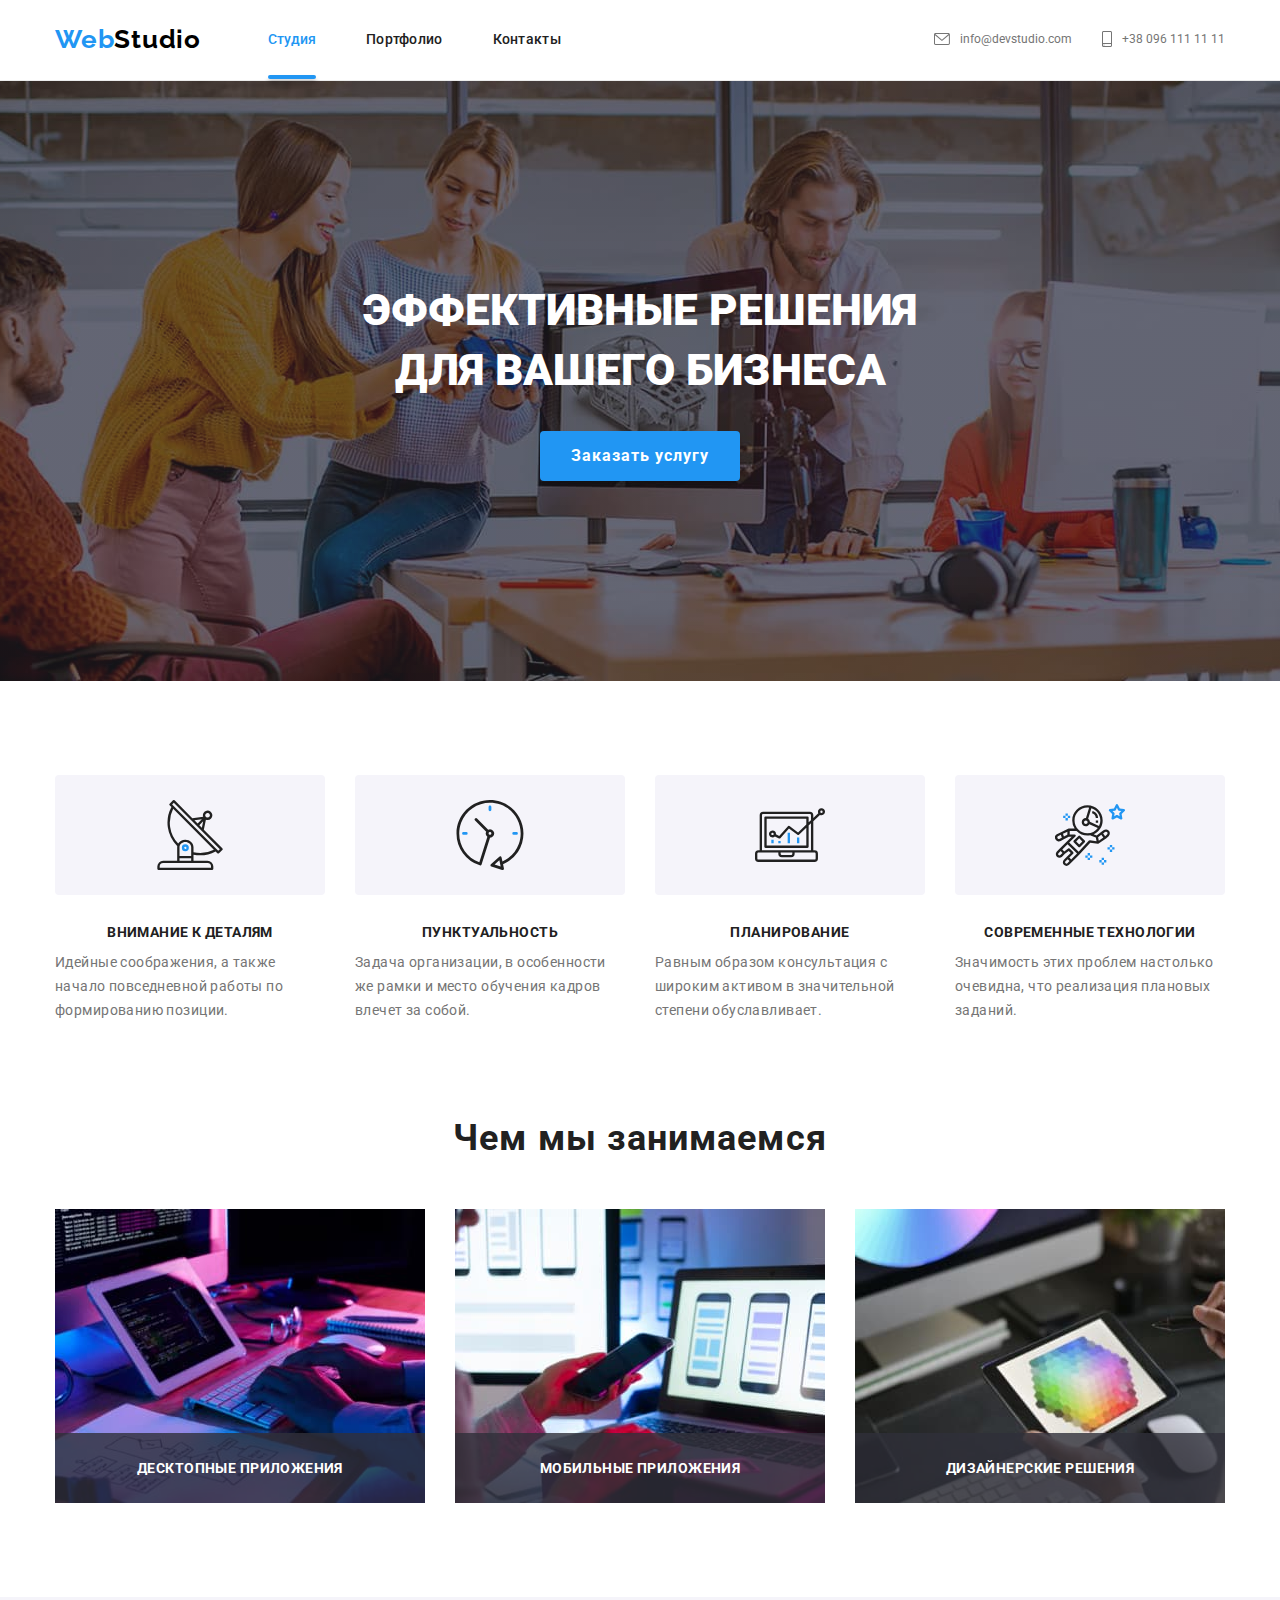
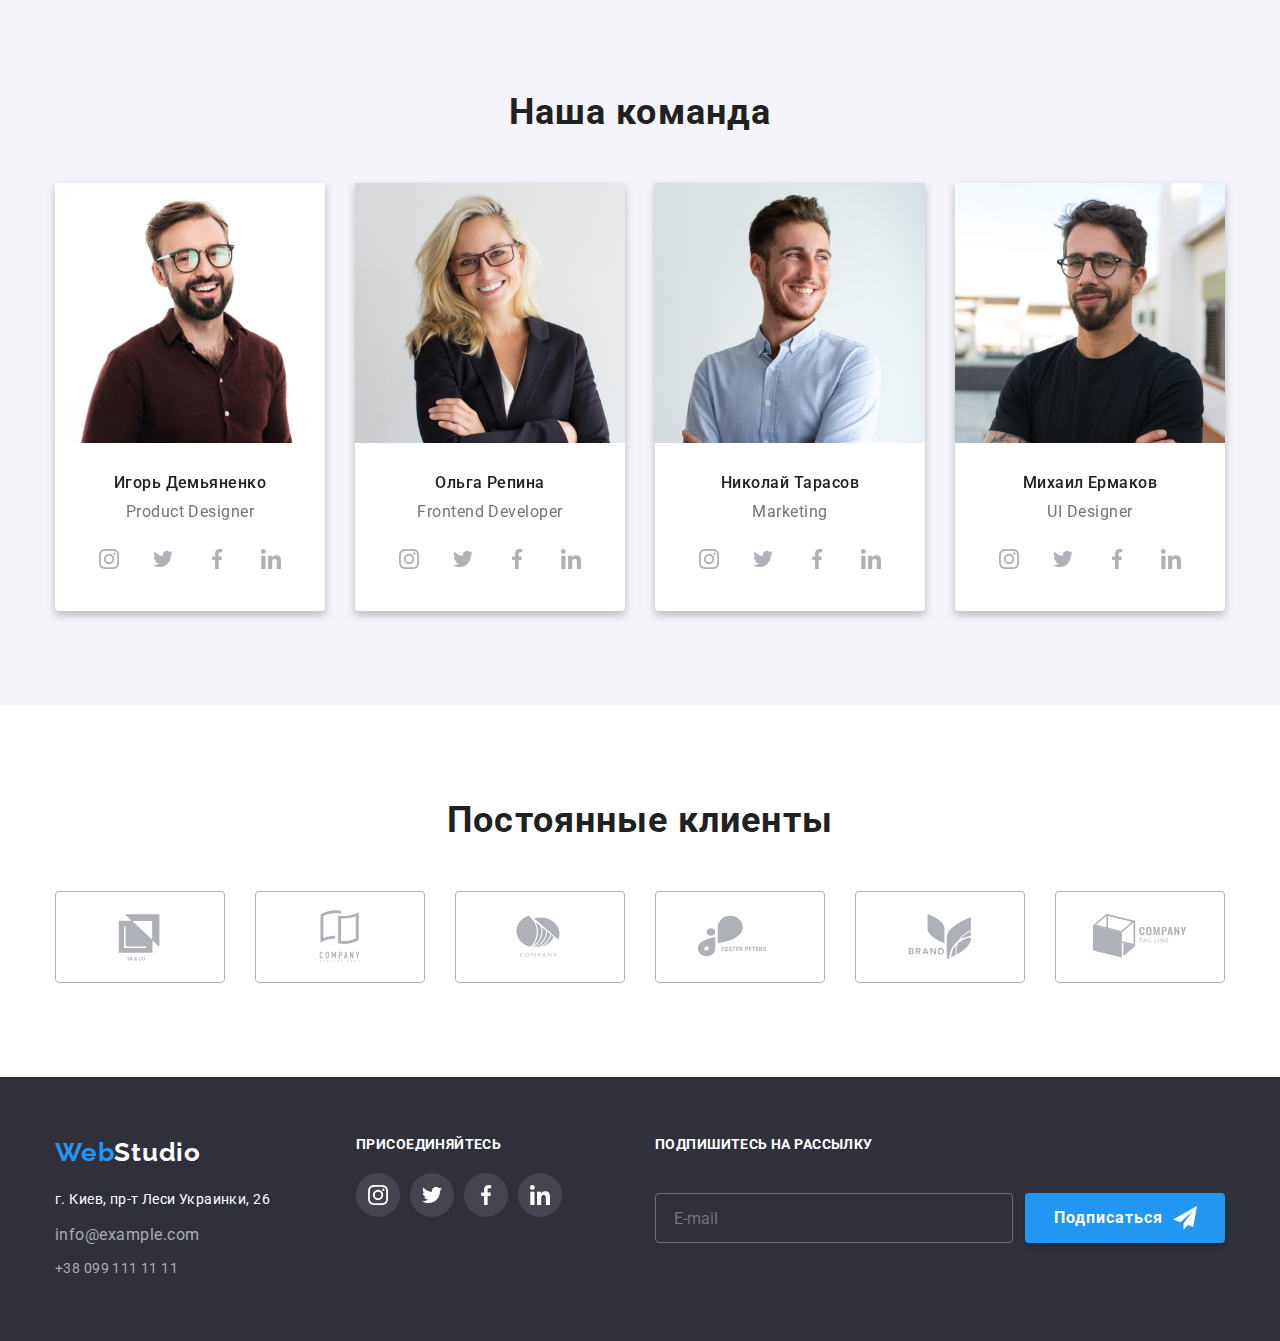
==== commit 5f76462c: "changes_hw-08" ====
--- a/index.html
+++ b/index.html
@@ -193,21 +193,44 @@
                 <ul class="work-list list">
                     <li class="work-item">
                         <div class="thumb-work">
-                            <img src="./images/img-1.jpg" alt="foto1" width="370" height="294">
+                            <picture>
+                                <source srcset="
+                                    ./images/img-1.jpg 1x,
+                                    ./images/img-1-2x.jpg 2x" 
+                                    media="(min-width: 1200px)" />
+                                <img src="./images/img-1.jpg" alt="foto1" width="370" height="294">
+                            
+                            </picture>
+
                             <h3 class="thumb-work-title">Десктопные приложения</h3>
                         </div>
                         
                     </li>
                     <li class="work-item">
                         <div class="thumb-work">
-                            <img src="./images/img-2.jpg" alt="foto2" width="370" height="294">
+                            <picture>
+                                <source srcset="
+                                    ./images/img-2.jpg 1x,
+                                    ./images/img-2-2x.jpg 2x" 
+                                    media="(min-width: 1200px)" />
+                                <img src="./images/img-2.jpg" alt="foto2" width="370" height="294">
+                            </picture>
+
                             <h3 class="thumb-work-title">Мобильные приложения</h3>
                         </div>
                         
                     </li>
                     <li class="work-item">
                         <div class="thumb-work">
-                            <img src="./images/img-3.jpg" alt="foto3" width="370" height="294">
+                            <picture>
+                                <source srcset="
+                                    ./images/img-3.jpg 1x,
+                                    ./images/img-3-2x.jpg 2x" 
+                                    media="(min-width: 1200px)" />
+                                    <img src="./images/img-3.jpg" alt="foto3" width="370" height="294">
+                            </picture>
+                            
+
                             <h3 class="thumb-work-title">Дизайнерские решения</h3>
                         </div>
                         
--- a/css/main.min.css
+++ b/css/main.min.css
@@ -1,2 +1,2 @@
-:root{--header-color: #212121;--main-title-color: #ffffff;--second-title-color: #757575;--typical-padding: 94px}p,h1,h2,h3,h4,h5,h6{margin:0}ul{margin:0;padding:0}img{display:block;max-width:100%;height:auto;width:100%}body{font-family:"Roboto", sans-serif;color:#ffffff}.list{padding:0;margin:0;list-style:none}.link{text-decoration:none}.visually-hidden{position:absolute;white-space:nowrap;width:1px;height:1px;overflow:hidden;border:0;padding:0;clip:rect(0 0 0 0);clip-path:inset(50%);margin:-1px}.container{padding-left:15px;padding-right:15px;margin:0 auto}@media screen and (min-width: 480px){.container{max-width:480px}}@media screen and (min-width: 768px){.container{max-width:768px}}@media screen and (min-width: 1200px){.container{max-width:1200px}}.header{position:relative;padding-top:10px;padding-bottom:10px;border-bottom:1px solid #ECECEC}@media screen and (min-width: 768px){.header{padding-top:0;padding-bottom:0}}@media screen and (min-width: 1200px){.header{padding-top:24px;padding-bottom:25px}}.header .nav{display:flex;align-items:center;justify-content:space-between}.menu-button{position:absolute;top:10px;right:15px;padding:0;display:flex;justify-content:center;align-items:center;width:40px;height:40px;border:none;background-color:transparent;cursor:pointer;z-index:99}@media screen and (min-width: 768px){.menu-button{display:none}}.menu-button .icon-menu{display:none}.menu-button.is-open .icon-menu{display:block}.menu-button.is-open .icon-menu:hover,.menu-button.is-open .icon-menu:focus{color:#2196F3}.menu-button.is-open .icon-cross{display:none}.menu-button.is-open .icon-cross:hover,.menu-button.is-open .icon-cross:focus{color:#2196F3}body.is-open{overflow:hidden}.mob-menu{background-color:#FFFFFF;padding:48px 40px}@media screen and (max-width: 767px){.mob-menu{display:none;position:fixed;top:0;left:0;z-index:1;width:100%;height:100%;overflow-y:scroll}.mob-menu.is-open{display:block}}@media screen and (min-width: 768px){.mob-menu{display:flex;justify-content:space-between;flex-grow:1;padding:21px 0}}@media screen and (min-width: 1200px){.mob-menu{padding:0 0}}.logo{font-family:'Raleway';font-weight:700;font-size:24px;line-height:1.17;letter-spacing:.03em}@media screen and (min-width: 1200px){.logo{font-size:26px;line-height:1.19}}.header__logo{color:#000000;margin-right:67px}.logo__web{font-family:'Raleway';font-style:normal;font-weight:700;font-size:24px;line-height:1.17;letter-spacing:.03em;color:#2196F3}@media screen and (min-width: 1200px){.logo__web{font-size:26px;line-height:1.19}}@media screen and (max-width: 767px){.menu{margin-bottom:302px;text-align:left}}@media screen and (min-width: 768px){.menu{display:flex;align-items:center}}@media screen and (max-width: 767px){.menu__item:not(:last-child){margin-bottom:32px}}@media screen and (min-width: 768px){.menu__item:not(:last-child){margin-right:50px}}@media screen and (max-width: 767px){.contacts{display:flex;flex-direction:column-reverse;margin-bottom:64px}}@media screen and (min-width: 768px){.contacts{display:flex;flex-direction:column;margin-bottom:0;margin-top:0;margin-left:84px}}@media screen and (min-width: 1200px){.contacts{flex-direction:row;display:flex;margin:0;margin-left:auto}}@media screen and (max-width: 767px){.menu__link{font-weight:500;font-size:40px;line-height:1.18;color:var(--header-color);transition-property:color;transition-duration:250ms;transition-timing-function:cubic-bezier(0.4, 0, 0.2, 1)}.menu__link:hover,.menu__link:focus{color:#2196F3}}@media screen and (min-width: 768px){.menu__link{font-size:14px;line-height:1.14;color:var(--header-color);transition-property:color;transition-duration:250ms;transition-timing-function:cubic-bezier(0.4, 0, 0.2, 1);position:relative}.menu__link:hover,.menu__link:focus{color:#2196F3}}@media screen and (min-width: 768px){.menu-soc-list{display:none}}.menu__link--current{font-weight:500;font-size:14px;line-height:1.14;color:#2196F3;transition-property:color;transition-duration:250ms;transition-timing-function:cubic-bezier(0.4, 0, 0.2, 1)}@media screen and (max-width: 767px){.menu__link--current{font-weight:500;font-size:40px;line-height:1.18;color:#2196F3;text-shadow:0px 4px 4px rgba(0,0,0,0.25)}}@media screen and (min-width: 768px){.menu__link--current{font-weight:500;font-size:14px;line-height:1.14;color:#2196F3;transition-property:color;transition-duration:250ms;transition-timing-function:cubic-bezier(0.4, 0, 0.2, 1);position:relative}}@media screen and (min-width: 768px){.menu__link--current::after{position:absolute;content:"";bottom:-32px;display:block;width:100%;height:4px;background-color:#2196F3;border-radius:2px;box-shadow:0px 4px 4px rgba(0,0,0,0.25)}}@media screen and (max-width: 767px){.contacts__mail{color:#757575;font-weight:500;font-size:24px;line-height:1.17;letter-spacing:.02em}.contacts__mail:hover,.contacts__mail:focus{color:#2196F3;text-shadow:0px 4px 4px rgba(0,0,0,0.25)}}@media screen and (min-width: 768px){.contacts__mail{font-size:12px;line-height:1.17;color:var(--second-title-color);display:flex;align-items:center;transition-property:color;transition-duration:250ms;transition-timing-function:cubic-bezier(0.4, 0, 0.2, 1)}.contacts__mail:hover,.contacts__mail:focus{color:#2196F3}}@media screen and (max-width: 767px){.contacts__tel{margin-left:0;margin-bottom:32px;font-weight:500;font-size:34px;line-height:1.18;letter-spacing:.02em}.contacts__tel:hover,.contacts__tel:focus{color:#2196F3;text-shadow:0px 4px 4px rgba(0,0,0,0.25)}}@media screen and (min-width: 768px){.contacts__tel{font-size:12px;line-height:1.17;color:var(--second-title-color);margin-left:0px;margin-top:10px;display:flex;align-items:center;transition-property:color;transition-duration:250ms;transition-timing-function:cubic-bezier(0.4, 0, 0.2, 1)}.contacts__tel:hover,.contacts__tel:focus{color:#2196F3}}@media screen and (min-width: 1200px){.contacts__tel{color:var(--second-title-color);margin-left:30px;margin-top:0;display:flex;align-items:center;transition-property:color;transition-duration:250ms;transition-timing-function:cubic-bezier(0.4, 0, 0.2, 1)}.contacts__tel:hover,.contacts__tel:focus{color:#2196F3}}@media screen and (max-width: 767px){.contacts__mail--icon{display:none}}@media screen and (min-width: 768px){.contacts__mail--icon{margin-right:10px;fill:currentColor}}@media screen and (max-width: 767px){.contacts__tel--icon{display:none}}@media screen and (min-width: 768px){.contacts__tel--icon{margin-right:10px;fill:currentColor}}@media screen and (min-width: 1200px){.contacts__tel--icon{margin-right:10px;fill:currentColor}}@media screen and (max-width: 767px){.menu-soc-list{display:flex}}.menu-soc-link{font-size:18px;line-height:1.22;letter-spacing:0.02em;color:#2196F3}@media screen and (max-width: 767px){.menu-soc-item:not(:first-child){margin-left:10px}}@media screen and (max-width: 767px){.menu-soc-item:not(:last-child):after{content:"";color:rgba(33,33,33,0.2);border-left:1px solid rgba(33,33,33,0.2);margin-left:10px}}.main{max-width:100%;margin-left:auto;margin-right:auto;background-color:#2F303A;background-image:linear-gradient(rgba(47,48,58,0.4), rgba(47,48,58,0.4)),url(../images/hero-bg-mob.jpg);background-repeat:no-repeat;background-position:center;background-size:cover;text-align:center;padding-top:118px;padding-bottom:118px}@media (min-device-pixel-ratio: 2), (min-resolution: 192dpi), (min-resolution: 2dppx){.main{background-image:linear-gradient(rgba(47,48,58,0.4), rgba(47,48,58,0.4)),url(../images/hero-bg-mob-2x.jpg)}}@media screen and (min-width: 768px){.main{padding-left:164px;padding-right:164px;background-image:linear-gradient(rgba(47,48,58,0.4), rgba(47,48,58,0.4)),url(../images/hero-bg-tab.jpg)}}@media screen and (min-width: 768px) and (min-device-pixel-ratio: 2), screen and (min-width: 768px) and (min-resolution: 192dpi), screen and (min-width: 768px) and (min-resolution: 2dppx){.main{background-image:linear-gradient(rgba(47,48,58,0.4), rgba(47,48,58,0.4)),url(../images/hero-bg-tab-2x.jpg)}}@media screen and (min-width: 1200px){.main{max-width:1600px;min-height:600px;padding-top:200px;padding-bottom:200px;background-image:linear-gradient(rgba(47,48,58,0.4), rgba(47,48,58,0.4)),url(../images/main-img.jpg)}}@media screen and (min-width: 1200px) and (min-device-pixel-ratio: 2), screen and (min-width: 1200px) and (min-resolution: 192dpi), screen and (min-width: 1200px) and (min-resolution: 2dppx){.main{background-image:linear-gradient(rgba(47,48,58,0.4), rgba(47,48,58,0.4)),url(../images/main-img-2x.jpg)}}.main-title{margin-top:0;margin-bottom:30px;margin-right:auto;margin-left:auto;font-weight:900;font-size:26px;line-height:1.62;text-transform:uppercase;max-width:360px;width:100%;text-align:center}@media screen and (min-width: 1200px){.main-title{padding-left:40px;padding-right:40px;font-size:44px;line-height:1.36;max-width:696px}}.main-btn{font-family:'Roboto';font-weight:700;font-size:16px;line-height:1.88;letter-spacing:.06em;color:#FFFFFF;cursor:pointer;background-color:#2196F3;min-width:200px;height:50px;box-shadow:0px 4px 4px rgba(0,0,0,0.15);border-radius:4px;align-items:center;border:0}.backdrop.is-hidden{visibility:hidden;opacity:0;pointer-events:none}.backdrop{position:fixed;top:0;left:0;width:100%;height:100%;background-color:rgba(0,0,0,0.2);transition:opacity 250ms cubic-bezier(0.4, 0, 0.2, 1),visibility 250ms cubic-bezier(0.4, 0, 0.2, 1);z-index:1;overflow-y:scroll}.backdrop.is-hidden .footer-input{transform:translate(-50%, -50%) scale(0)}.modal{position:absolute;top:50%;left:50%;transform:translate(-50%, -50%) scale(1);width:450px;min-height:581px;background-color:#ffffff;border-radius:5px;transition:transform 250ms cubic-bezier(0.4, 0, 0.2, 1);padding:40px}@media screen and (min-width: 1200px){.modal{width:528px;min-height:581px}}.modal-btn{position:absolute;top:8px;right:8px;width:30px;height:30px;padding:0;border:1px solid rgba(0,0,0,0.1);border-radius:50%;background-color:transparent;display:flex;align-items:center;justify-content:center;cursor:pointer}.icon-close:hover{fill:#2196F3}.modal-title{font-weight:700;font-size:20px;line-height:1.15;text-align:center;letter-spacing:0.03em;color:#212121;margin-bottom:12px}.modal-input{width:100%;height:40px;border:1px solid rgba(33,33,33,0.2);border-radius:4px;background-color:transparent;margin-bottom:10px;margin-top:4px;padding-left:40px;outline:transparent;transition-property:border-color;transition-duration:250ms;transition-timing-function:cubic-bezier(0.4, 0, 0.2, 1)}.modal-input:focus,.modal-input:hover{border-color:#2196F3}.modal-label{display:block;font-weight:400;font-size:12px;line-height:1.16;letter-spacing:0.01em;color:#757575;text-align:left}.modal-commit{width:100%;height:120px;border:1px solid rgba(33,33,33,0.2);border-radius:4px;background-color:transparent;resize:none;margin-top:4px;padding:12px;outline:transparent;transition-property:border-color;transition-duration:250ms;transition-timing-function:cubic-bezier(0.4, 0, 0.2, 1)}.modal-commit:focus,.modal-commit:hover{border-color:#2196F3}.modal-commit::placeholder{font-weight:400;font-size:12px;line-height:1.17;letter-spacing:0.01em;color:rgba(117,117,117,0.5)}.icon{position:relative;transition-property:fill;transition-duration:250ms;transition-timing-function:cubic-bezier(0.4, 0, 0.2, 1)}.icon:focus,.icon:hover{fill:#2196F3}.icon-modal-input{position:absolute;top:50%;transform:translateY(-50%);left:12px;display:inline-block;width:18px;height:18px;background-color:var(--main-title-color)}.modal-input:focus+.icon-modal-input{fill:#2196F3}.check-text{font-weight:400;font-size:12px;line-height:1.17;letter-spacing:0.03em;color:#757575;display:flex;align-items:center;transition-property:color;transition-duration:250ms;transition-timing-function:cubic-bezier(0.4, 0, 0.2, 1)}.check-text:focus,.check-text:hover{color:#2196F3}@media screen and (min-width: 1200px){.check-text{font-size:14px;line-height:1.71}}.check-text a{color:#2196F3}.check-text::before{content:'';width:16px;height:15px;border:1px solid #212121;border-radius:2px;margin-right:8px;outline:transparent;transition-property:color;transition-duration:250ms;transition-timing-function:cubic-bezier(0.4, 0, 0.2, 1)}.check-text:hover::before{content:'';width:16px;height:15px;border:1px solid #2196F3;border-radius:2px;margin-right:8px;outline:transparent}.input-check:checked+.check-text::before{background-color:#2196F3;background-image:url(../images/icon-check.svg);background-repeat:no-repeat;background-position:center;border:none}.modal-field-check{margin-top:20px;margin-bottom:30px}.properties{padding-top:60px;padding-bottom:60px}@media screen and (min-width: 1200px){.properties{padding-top:var(--typical-padding);padding-bottom:0}}.properties-list{display:flex;flex-wrap:wrap;gap:30px}.properties-title{font-weight:700;font-size:14px;line-height:1.14;letter-spacing:.03em;text-align:center;text-transform:uppercase;color:var(--header-color);margin-bottom:10px}.properties-text{font-weight:400;font-size:14px;line-height:1.71;letter-spacing:.03em;color:var(--second-title-color)}.properties-item{width:100%}@media screen and (min-width: 768px){.properties-item{width:calc((100% - 30px) / 2)}}@media screen and (min-width: 1200px){.properties-item{width:calc((100% - 90px) / 4)}}.properties-icon{width:100%;height:120px;display:flex;margin-bottom:30px;justify-content:center;align-items:center;border-radius:4px;background-color:#F5F4FA}.team{background-color:#F5F4FA;padding-top:60px;padding-bottom:60px}@media screen and (min-width: 768px){.team{padding-top:60px;padding-bottom:60px}}@media screen and (min-width: 1200px){.team{padding-top:var(--typical-padding);padding-bottom:var(--typical-padding)}}.team-first-title{font-weight:700;font-size:36px;line-height:1.18;letter-spacing:.03em;text-align:center;color:var(--header-color);margin-bottom:50px}@media screen and (min-width: 1200px){.team-first-title{line-height:1.17}}.team-list{display:flex;flex-wrap:wrap;gap:30px}.team-second-title{font-weight:500;font-size:16px;line-height:1.19;letter-spacing:.03em;color:var(--header-color);text-align:center;margin-top:30px;margin-bottom:10px}.team-text{font-size:16px;line-height:1.19;letter-spacing:.03em;color:var(--second-title-color);text-align:center}.team-description{padding-bottom:16px}.team-item{background-color:var(--main-title-color);padding-bottom:30px;filter:drop-shadow(0px 4px 4px rgba(0,0,0,0.25));border-radius:0px 0px 4px 4px;width:100%}@media screen and (min-width: 768px){.team-item{width:calc((100% - 30px) / 2)}}@media screen and (min-width: 1200px){.team-item{width:calc((100% - 90px) / 4)}}.team-soc-list{display:flex;justify-content:center}.team-soc-item{width:44px;height:44px;margin-left:10px}.team-soc-item:first-child{margin-left:0}.team-soc-link{display:flex;align-items:center;justify-content:center;width:100%;height:100%;border-radius:50%;cursor:pointer;transition-property:background-color;transition-duration:250ms;transition-timing-function:cubic-bezier(0.4, 0, 0.2, 1)}.team-soc-link:hover,.team-soc-link:focus{background-color:#2196F3}.team-soc-icon{background-color:#FFFFFF;fill:#AFB1B8;transition-property:background-color;transition-duration:250ms;transition-timing-function:cubic-bezier(0.4, 0, 0.2, 1)}.team-soc-link:hover .team-soc-icon,.team-soc-link:focus .team-soc-icon{background-color:#2196F3;fill:#FFFFFF}@media screen and (max-width: 1199px){.work{display:none}}@media screen and (min-width: 1200px){.work{padding-top:var(--typical-padding);padding-bottom:var(--typical-padding)}}.work-title{font-weight:700;font-size:36px;line-height:1.17;letter-spacing:.03em;text-align:center;color:var(--header-color);margin-bottom:50px}.work-list{display:flex}.work-item+.work-item{margin-left:30px}.thumb-work{position:relative}.thumb-work-title{font-style:normal;font-size:14px;line-height:16px;text-align:center;letter-spacing:0.03em;text-transform:uppercase;display:flex;align-items:center;justify-content:center}.thumb-work>.thumb-work-title{position:absolute;bottom:0;left:0;width:370px;height:70px;background:rgba(47,48,58,0.8)}.clients{padding-top:60px;padding-bottom:60px}@media screen and (min-width: 768px){.clients{padding-top:60px;padding-bottom:60px}}@media screen and (min-width: 1200px){.clients{padding-top:var(--typical-padding);padding-bottom:var(--typical-padding)}}.clients__title{font-weight:700;font-size:36px;line-height:1.17;letter-spacing:.03em;text-align:center;color:var(--header-color);margin-bottom:50px}.clients__list{display:flex;flex-wrap:wrap;gap:30px}.clients__item{height:92px;width:100%;width:calc((100% - 30px) / 2)}@media screen and (min-width: 768px){.clients__item{width:calc((100% - 60px) / 3)}}@media screen and (min-width: 1200px){.clients__item{width:calc((100% - 150px) / 6)}}.clients__link{display:flex;align-items:center;justify-content:center;width:100%;height:92px;background-color:var(--main-title-color);fill:#AFB1B8;border:1px solid #AFB1B8;border-radius:4px;transition-property:border-color;transition-duration:250ms;transition-timing-function:cubic-bezier(0.4, 0, 0.2, 1);transition-property:fill;transition-duration:250ms;transition-timing-function:cubic-bezier(0.4, 0, 0.2, 1)}.clients__link:hover,.clients__link:focus{border-color:#2196F3;fill:#2196F3}.clients-icon{width:100%;fill:#ffffff;transition-property:border-color;transition-duration:250ms;transition-timing-function:cubic-bezier(0.4, 0, 0.2, 1);transition-property:fill;transition-duration:250ms;transition-timing-function:cubic-bezier(0.4, 0, 0.2, 1)}.clients__link:hover .clients-icon,.clients__link:focus .clients-icon{border-color:#2196F3;fill:#2196F3}.footer{background-color:#2F303A;padding-top:60px;padding-bottom:60px}@media screen and (max-width: 767px){.footer{text-align:center}}@media screen and (max-width: 1199px){.footer{text-align:center}}@media screen and (max-width: 1199px){.footer{text-align:center}}@media screen and (min-width: 1200px){.footer{background-color:#2F303A;padding-top:60px;padding-bottom:60px;display:flex}.footer .container{display:flex}}@media screen and (min-width: 768px){.footer-wrapper{display:flex;justify-content:center}}.logo--color-white{color:#FFFFFF}@media screen and (max-width: 767px){.footer-contacts{text-align:center;margin-top:20px;margin-bottom:60px}}@media screen and (min-width: 768px){.footer-contacts{margin-top:20px}}@media screen and (min-width: 1200px){.footer-contacts{margin-top:20px}}.footer-contacts__link{font-style:normal;font-size:14px;line-height:1.71;letter-spacing:.03em;color:#FFFFFF;transition-property:color;transition-duration:250ms;transition-timing-function:cubic-bezier(0.4, 0, 0.2, 1)}.footer-contacts__link:hover,.footer-contacts__link:focus{color:#2196F3}.footer-contacts__mail{margin-top:9px}.footer-contacts__mail--link{font-style:normal;font-size:14x;line-height:1.71;letter-spacing:.03em;color:rgba(255,255,255,0.6);transition-property:color;transition-duration:250ms;transition-timing-function:cubic-bezier(0.4, 0, 0.2, 1)}.footer-contacts__mail--link:hover,.footer-contacts__mail--link:focus{color:#2196F3}.footer-contacts__tel{margin-top:9px}.footer-contacts__tel--link{font-style:normal;font-size:14px;line-height:1.71;letter-spacing:.03em;color:rgba(255,255,255,0.6);transition-property:color;transition-duration:250ms;transition-timing-function:cubic-bezier(0.4, 0, 0.2, 1)}.footer-contacts__tel--link:hover,.footer-contacts__tel--link:focus{color:#2196F3}@media screen and (min-width: 768px){.footer-communications{margin-right:165px}}@media screen and (min-width: 1200px){.footer-communications{margin-right:70px}}.social__title{font-weight:700;font-size:14px;line-height:1.14;letter-spacing:.03em;text-transform:uppercase;color:var(--main-title-color);margin-bottom:20px}.social__list{display:flex;justify-content:center}.social__item{width:44px;height:44px;margin-left:10px}.social__item:first-child{margin-left:0}.social__link{display:flex;align-items:center;justify-content:center;width:100%;height:100%;border-radius:50%;cursor:pointer;background-color:rgba(255,255,255,0.1);transition-property:background-color;transition-duration:250ms;transition-timing-function:cubic-bezier(0.4, 0, 0.2, 1)}.social__link:hover,.social__link:focus{background-color:#2196F3}.social__icon{fill:#FFFFFF;background-color:#44454e;transition-property:background-color;transition-duration:250ms;transition-timing-function:cubic-bezier(0.4, 0, 0.2, 1)}.social__link:hover .social__icon,.social__link:focus .social__icon{fill:#FFFFFF;background-color:#2196F3}@media screen and (max-width: 767px){.footer__social{text-align:center;margin-bottom:60px}}@media screen and (min-width: 768px){.footer__social{margin-right:93px}}@media screen and (min-width: 1200px){.footer__social{margin-right:93px}}@media screen and (min-width: 768px){.footer-form{margin-top:60px}}@media screen and (min-width: 1200px){.footer-form{margin:0}}@media screen and (max-width: 767px){.footer__input{width:100%;height:50px;border:1px solid rgba(255,255,255,0.3);border-radius:4px;background-color:transparent;outline:transparent;color:#FFFFFF;margin-top:20px;margin-bottom:20px}.footer__input::placeholder{font-weight:400;font-size:16px;line-height:1.25;letter-spacing:0.03em;color:rgba(255,255,255,0.6)}}@media screen and (min-width: 768px){.footer__input{width:450px;height:50px;border:1px solid rgba(255,255,255,0.3);border-radius:4px;background-color:transparent;outline:transparent;color:#FFFFFF;margin-top:20px;margin-bottom:20px}.footer__input::placeholder{font-weight:400;font-size:16px;line-height:1.25;letter-spacing:0.03em;color:rgba(255,255,255,0.6)}}@media screen and (min-width: 1200px){.footer__input{width:358px;height:50px;border:1px solid rgba(255,255,255,0.3);border-radius:4px;background-color:transparent;outline:transparent;color:#FFFFFF;padding-left:18px}.footer__input::placeholder{font-weight:400;font-size:16px;line-height:1.25;letter-spacing:0.03em;color:rgba(255,255,255,0.6)}}@media screen and (max-width: 767px){.footer-form__input{display:block}}@media screen and (min-width: 768px){.footer-form__input{display:block}}@media screen and (min-width: 1200px){.footer-form__input{display:flex;align-items:center;justify-content:center}}@media screen and (max-width: 767px){.footer__btn{margin:0 auto;display:flex;align-items:center;justify-content:center;font-weight:700;font-size:16px;line-height:1.88;letter-spacing:.06em;color:#FFFFFF;cursor:pointer;background-color:#2196F3;min-width:200px;height:50px;box-shadow:0px 4px 4px rgba(0,0,0,0.15);border-radius:4px;border:0;padding:0}}@media screen and (min-width: 768px){.footer__btn{margin:0 auto;display:flex;align-items:center;justify-content:center;font-weight:700;font-size:16px;line-height:1.88;letter-spacing:.06em;color:#FFFFFF;cursor:pointer;background-color:#2196F3;min-width:200px;height:50px;box-shadow:0px 4px 4px rgba(0,0,0,0.15);border-radius:4px;border:0;padding:0}}@media screen and (min-width: 1200px){.footer__btn{font-weight:700;font-size:16px;line-height:1.88;letter-spacing:.06em;color:#FFFFFF;cursor:pointer;background-color:#2196F3;min-width:200px;height:50px;margin-left:12px;box-shadow:0px 4px 4px rgba(0,0,0,0.15);border-radius:4px;display:flex;align-items:center;justify-content:center;border:0;padding-right:28px;padding-left:29px;padding-top:0;padding-bottom:0}}@media screen and (min-width: 1200px){.footer__btn .icon__send{margin-left:10px}}.portfolio{padding-top:60px;padding-bottom:60px}@media screen and (min-width: 768px){.portfolio{padding-top:60px;padding-bottom:60px}}@media screen and (min-width: 1200px){.portfolio{padding-top:var(--typical-padding);padding-bottom:var(--typical-padding)}}.potfolio-filters-list{display:flex;flex-wrap:wrap;gap:15px;margin-bottom:50px;width:100%}@media screen and (min-width: 768px){.potfolio-filters-list{margin-bottom:40px;gap:15px 8px;justify-content:center}}.portfolio-filter-btn{font-family:inherit;font-style:normal;font-weight:500;font-size:16px;line-height:1.62;letter-spacing:.03em;background-color:#F5F4FA;color:#212121;cursor:pointer;padding:6px 22px 6px 22px;border-radius:4px;border:0;transition-property:color, box-shadow, background-color;transition-duration:250ms;transition-timing-function:cubic-bezier(0.4, 0, 0.2, 1)}.portfolio-filter-btn:hover,.portfolio-filter-btn:focus{background-color:#2196F3;color:#FFFFFF;box-shadow:0px 3px 1px rgba(0,0,0,0.1),0px 1px 2px rgba(0,0,0,0.08),0px 2px 2px rgba(0,0,0,0.12)}.projects-list{display:flex;flex-wrap:wrap;gap:30px}.project-item{cursor:pointer;transition-property:box-shadow;transition-duration:250ms;transition-timing-function:cubic-bezier(0.4, 0, 0.2, 1);width:100%}.project-item:hover,.project-item:hover{box-shadow:0px 1px 1px rgba(0,0,0,0.12),0px 4px 4px rgba(0,0,0,0.06),1px 4px 6px rgba(0,0,0,0.16)}@media screen and (min-width: 768px){.project-item{width:calc((100% - 30px) / 2)}}@media screen and (min-width: 1200px){.project-item{width:calc((100% - 60px) / 3)}}.project-title{font-style:normal;font-weight:700;font-size:18px;line-height:2;letter-spacing:.06em;color:#212121;margin-bottom:4px}.projects-text{font-size:16px;line-height:1.88;letter-spacing:.03em;color:#757575}.project-item-border{border:1px solid #EEEEEE;padding:20px 24px;flex-grow:1}.project-top-wrap{position:relative;overflow:hidden}.project-top-text{position:absolute;top:0;font-size:18px;line-height:1.56;letter-spacing:.03em;color:#FFFFFF;background-color:rgba(33,150,243,0.9);padding:63px 24px;height:100%;overflow:auto;transform:translateY(100%);transition:transform 250ms cubic-bezier(0.4, 0, 0.2, 1)}.project-item:hover .project-top-text{transform:translateY(0)}.project-link{display:flex;flex-direction:column;height:100%;width:100%}
+:root{--header-color: #212121;--main-title-color: #ffffff;--second-title-color: #757575;--typical-padding: 94px}p,h1,h2,h3,h4,h5,h6{margin:0}ul{margin:0;padding:0}img{display:block;max-width:100%;height:auto;width:100%}body{font-family:"Roboto", sans-serif;color:#ffffff}body.is-open{overflow:hidden}.list{padding:0;margin:0;list-style:none}.link{text-decoration:none}.visually-hidden{position:absolute;white-space:nowrap;width:1px;height:1px;overflow:hidden;border:0;padding:0;clip:rect(0 0 0 0);clip-path:inset(50%);margin:-1px}.container{padding-left:15px;padding-right:15px;margin:0 auto}@media screen and (min-width: 480px){.container{max-width:480px}}@media screen and (min-width: 768px){.container{max-width:768px}}@media screen and (min-width: 1200px){.container{max-width:1200px}}.header{border-bottom:1px solid #ECECEC}@media screen and (max-width: 767px){.header{position:relative}.header .container{height:100%}}@media screen and (min-width: 768px){.header{padding-top:0;padding-bottom:0}}@media screen and (min-width: 1200px){.header{padding-top:24px;padding-bottom:25px}}.header .nav{display:flex;align-items:center;justify-content:space-between}.menu-button{position:fixed;right:15px;padding:0;display:flex;justify-content:center;align-items:center;width:40px;height:40px;border:none;background-color:transparent;cursor:pointer;z-index:99}@media screen and (min-width: 768px){.menu-button{display:none}}.menu-button .icon-menu{display:none}.menu-button.is-open{position:relative;right:0}.menu-button.is-open .icon-menu{display:block}.menu-button.is-open .icon-menu:hover,.menu-button.is-open .icon-menu:focus{color:#2196F3}.menu-button.is-open .icon-cross{display:none}.menu-button.is-open .icon-cross:hover,.menu-button.is-open .icon-cross:focus{color:#2196F3}.mob-menu{background-color:#FFFFFF;padding:48px 40px}@media screen and (max-width: 767px){.mob-menu{display:none;position:fixed;top:0;left:0;z-index:1;width:100%;height:100%;overflow-y:scroll}.mob-menu.is-open{display:block}}@media screen and (min-width: 768px){.mob-menu{display:flex;justify-content:space-between;flex-grow:1;padding:21px 0}}@media screen and (min-width: 1200px){.mob-menu{padding:0 0}}.logo{font-family:'Raleway';font-weight:700;font-size:24px;line-height:1.17;letter-spacing:.03em}@media screen and (min-width: 1200px){.logo{font-size:26px;line-height:1.19}}.header__logo{color:#000000;margin-right:67px}@media screen and (max-width: 767px){.header__logo{padding-top:16px;padding-bottom:16px}}.logo__web{font-family:'Raleway';font-style:normal;font-weight:700;font-size:24px;line-height:1.17;letter-spacing:.03em;color:#2196F3}@media screen and (min-width: 1200px){.logo__web{font-size:26px;line-height:1.19}}@media screen and (max-width: 767px){.menu{margin-bottom:302px;text-align:left}}@media screen and (min-width: 768px){.menu{display:flex;align-items:center}}@media screen and (max-width: 767px){.menu__item:not(:last-child){margin-bottom:32px}}@media screen and (min-width: 768px){.menu__item:not(:last-child){margin-right:50px}}@media screen and (max-width: 767px){.contacts{display:flex;flex-direction:column-reverse;margin-bottom:64px}}@media screen and (min-width: 768px){.contacts{display:flex;flex-direction:column;margin-bottom:0;margin-top:0;margin-left:84px}}@media screen and (min-width: 1200px){.contacts{flex-direction:row;display:flex;margin:0;margin-left:auto}}@media screen and (max-width: 767px){.menu__link{font-weight:500;font-size:40px;line-height:1.18;color:var(--header-color);transition-property:color;transition-duration:250ms;transition-timing-function:cubic-bezier(0.4, 0, 0.2, 1)}.menu__link:hover,.menu__link:focus{color:#2196F3}}@media screen and (min-width: 768px){.menu__link{font-weight:500;font-size:14px;line-height:1.14;letter-spacing:.02em;color:var(--header-color);transition-property:color;transition-duration:250ms;transition-timing-function:cubic-bezier(0.4, 0, 0.2, 1);position:relative}.menu__link:hover,.menu__link:focus{color:#2196F3}}@media screen and (min-width: 768px){.menu-soc-list{display:none}}.menu__link--current{font-weight:500;font-size:14px;line-height:1.14;color:#2196F3;transition-property:color;transition-duration:250ms;transition-timing-function:cubic-bezier(0.4, 0, 0.2, 1)}@media screen and (max-width: 767px){.menu__link--current{font-weight:500;font-size:40px;line-height:1.18;color:#2196F3;text-shadow:0px 4px 4px rgba(0,0,0,0.25)}}@media screen and (min-width: 768px){.menu__link--current{font-weight:500;font-size:14px;line-height:1.14;color:#2196F3;transition-property:color;transition-duration:250ms;transition-timing-function:cubic-bezier(0.4, 0, 0.2, 1);position:relative}}@media screen and (min-width: 768px){.menu__link--current::after{position:absolute;content:"";bottom:-32px;display:block;width:100%;height:4px;background-color:#2196F3;border-radius:2px;box-shadow:0px 4px 4px rgba(0,0,0,0.25)}}@media screen and (max-width: 767px){.contacts__mail{color:#757575;font-weight:500;font-size:24px;line-height:1.17;letter-spacing:.02em}.contacts__mail:hover,.contacts__mail:focus{color:#2196F3;text-shadow:0px 4px 4px rgba(0,0,0,0.25)}}@media screen and (min-width: 768px){.contacts__mail{font-size:12px;line-height:1.17;color:var(--second-title-color);display:flex;align-items:center;transition-property:color;transition-duration:250ms;transition-timing-function:cubic-bezier(0.4, 0, 0.2, 1)}.contacts__mail:hover,.contacts__mail:focus{color:#2196F3}}@media screen and (max-width: 767px){.contacts__tel{margin-left:0;margin-bottom:32px;font-weight:500;font-size:34px;line-height:1.18;letter-spacing:.02em}.contacts__tel:hover,.contacts__tel:focus{color:#2196F3;text-shadow:0px 4px 4px rgba(0,0,0,0.25)}}@media screen and (min-width: 768px){.contacts__tel{font-size:12px;line-height:1.17;color:var(--second-title-color);margin-left:0px;margin-top:10px;display:flex;align-items:center;transition-property:color;transition-duration:250ms;transition-timing-function:cubic-bezier(0.4, 0, 0.2, 1)}.contacts__tel:hover,.contacts__tel:focus{color:#2196F3}}@media screen and (min-width: 1200px){.contacts__tel{color:var(--second-title-color);margin-left:30px;margin-top:0;display:flex;align-items:center;transition-property:color;transition-duration:250ms;transition-timing-function:cubic-bezier(0.4, 0, 0.2, 1)}.contacts__tel:hover,.contacts__tel:focus{color:#2196F3}}@media screen and (max-width: 767px){.contacts__mail--icon{display:none}}@media screen and (min-width: 768px){.contacts__mail--icon{margin-right:10px;fill:currentColor}}@media screen and (max-width: 767px){.contacts__tel--icon{display:none}}@media screen and (min-width: 768px){.contacts__tel--icon{margin-right:10px;fill:currentColor}}@media screen and (max-width: 767px){.menu-soc-list{display:flex}}.menu-soc-link{font-size:18px;line-height:1.22;letter-spacing:0.02em;color:#2196F3}@media screen and (max-width: 767px){.menu-soc-item:not(:first-child){margin-left:10px}}@media screen and (max-width: 767px){.menu-soc-item:not(:last-child):after{content:"";color:rgba(33,33,33,0.2);border-left:1px solid rgba(33,33,33,0.2);margin-left:10px}}.main{max-width:100%;margin-left:auto;margin-right:auto;background-color:#2F303A;background-image:linear-gradient(rgba(47,48,58,0.4), rgba(47,48,58,0.4)),url(../images/hero-bg-mob.jpg);background-repeat:no-repeat;background-position:center;background-size:cover;text-align:center;padding-top:118px;padding-bottom:118px}@media (min-device-pixel-ratio: 2), (min-resolution: 192dpi), (min-resolution: 2dppx){.main{background-image:linear-gradient(rgba(47,48,58,0.4), rgba(47,48,58,0.4)),url(../images/hero-bg-mob-2x.jpg)}}@media screen and (min-width: 768px){.main{padding-left:164px;padding-right:164px;background-image:linear-gradient(rgba(47,48,58,0.4), rgba(47,48,58,0.4)),url(../images/hero-bg-tab.jpg)}}@media screen and (min-width: 768px) and (min-device-pixel-ratio: 2), screen and (min-width: 768px) and (min-resolution: 192dpi), screen and (min-width: 768px) and (min-resolution: 2dppx){.main{background-image:linear-gradient(rgba(47,48,58,0.4), rgba(47,48,58,0.4)),url(../images/hero-bg-tab-2x.jpg)}}@media screen and (min-width: 1200px){.main{max-width:1600px;min-height:600px;padding-top:200px;padding-bottom:200px;background-image:linear-gradient(rgba(47,48,58,0.4), rgba(47,48,58,0.4)),url(../images/main-img.jpg)}}@media screen and (min-width: 1200px) and (min-device-pixel-ratio: 2), screen and (min-width: 1200px) and (min-resolution: 192dpi), screen and (min-width: 1200px) and (min-resolution: 2dppx){.main{background-image:linear-gradient(rgba(47,48,58,0.4), rgba(47,48,58,0.4)),url(../images/main-img-2x.jpg)}}.main-title{margin-top:0;margin-bottom:30px;margin-right:auto;margin-left:auto;font-weight:900;font-size:26px;line-height:1.62;text-transform:uppercase;max-width:360px;width:100%;text-align:center}@media screen and (min-width: 1200px){.main-title{padding-left:40px;padding-right:40px;font-size:44px;line-height:1.36;max-width:696px}}.main-btn{font-family:'Roboto';font-weight:700;font-size:16px;line-height:1.88;letter-spacing:.06em;color:#FFFFFF;cursor:pointer;background-color:#2196F3;min-width:200px;height:50px;box-shadow:0px 4px 4px rgba(0,0,0,0.15);border-radius:4px;align-items:center;border:0}.backdrop.is-hidden{visibility:hidden;opacity:0;pointer-events:none}.backdrop{position:fixed;top:0;left:0;width:100%;height:100%;background-color:rgba(0,0,0,0.2);transition:opacity 250ms cubic-bezier(0.4, 0, 0.2, 1),visibility 250ms cubic-bezier(0.4, 0, 0.2, 1);z-index:1;overflow-y:scroll}.backdrop.is-hidden .footer-input{transform:translate(-50%, -50%) scale(0)}.modal{position:absolute;top:50%;left:50%;transform:translate(-50%, -50%) scale(1);width:450px;min-height:581px;background-color:#ffffff;border-radius:5px;transition:transform 250ms cubic-bezier(0.4, 0, 0.2, 1);padding:40px}@media screen and (min-width: 1200px){.modal{width:528px;min-height:581px}}.modal-btn{position:absolute;top:8px;right:8px;width:30px;height:30px;padding:0;border:1px solid rgba(0,0,0,0.1);border-radius:50%;background-color:transparent;display:flex;align-items:center;justify-content:center;cursor:pointer}.icon-close:hover{fill:#2196F3}.modal-title{font-weight:700;font-size:20px;line-height:1.15;text-align:center;letter-spacing:0.03em;color:#212121;margin-bottom:12px}.modal-input{width:100%;height:40px;border:1px solid rgba(33,33,33,0.2);border-radius:4px;background-color:transparent;margin-bottom:10px;margin-top:4px;padding-left:40px;outline:transparent;transition-property:border-color;transition-duration:250ms;transition-timing-function:cubic-bezier(0.4, 0, 0.2, 1)}.modal-input:focus,.modal-input:hover{border-color:#2196F3}.modal-label{display:block;font-weight:400;font-size:12px;line-height:1.16;letter-spacing:0.01em;color:#757575;text-align:left}.modal-commit{width:100%;height:120px;border:1px solid rgba(33,33,33,0.2);border-radius:4px;background-color:transparent;resize:none;margin-top:4px;padding:12px;outline:transparent;transition-property:border-color;transition-duration:250ms;transition-timing-function:cubic-bezier(0.4, 0, 0.2, 1)}.modal-commit:focus,.modal-commit:hover{border-color:#2196F3}.modal-commit::placeholder{font-weight:400;font-size:12px;line-height:1.17;letter-spacing:0.01em;color:rgba(117,117,117,0.5)}.icon{position:relative;transition-property:fill;transition-duration:250ms;transition-timing-function:cubic-bezier(0.4, 0, 0.2, 1)}.icon:focus,.icon:hover{fill:#2196F3}.icon-modal-input{position:absolute;top:50%;transform:translateY(-50%);left:12px;display:inline-block;width:18px;height:18px;background-color:var(--main-title-color)}.modal-input:focus+.icon-modal-input{fill:#2196F3}.check-text{font-weight:400;font-size:12px;line-height:1.17;letter-spacing:0.03em;color:#757575;display:flex;align-items:center;transition-property:color;transition-duration:250ms;transition-timing-function:cubic-bezier(0.4, 0, 0.2, 1)}.check-text:focus,.check-text:hover{color:#2196F3}@media screen and (min-width: 1200px){.check-text{font-size:14px;line-height:1.71}}.check-text a{color:#2196F3}.check-text::before{content:'';width:16px;height:15px;border:1px solid #212121;border-radius:2px;margin-right:8px;outline:transparent;transition-property:color;transition-duration:250ms;transition-timing-function:cubic-bezier(0.4, 0, 0.2, 1)}.check-text:hover::before{content:'';width:16px;height:15px;border:1px solid #2196F3;border-radius:2px;margin-right:8px;outline:transparent}.input-check:checked+.check-text::before{background-color:#2196F3;background-image:url(../images/icon-check.svg);background-repeat:no-repeat;background-position:center;border:none}.modal-field-check{margin-top:20px;margin-bottom:30px}.properties{padding-top:60px;padding-bottom:60px}@media screen and (min-width: 1200px){.properties{padding-top:var(--typical-padding);padding-bottom:0}}.properties-list{display:flex;flex-wrap:wrap;gap:30px}.properties-title{font-weight:700;font-size:14px;line-height:1.14;letter-spacing:.03em;text-align:center;text-transform:uppercase;color:var(--header-color);margin-bottom:10px}.properties-text{font-weight:400;font-size:14px;line-height:1.71;letter-spacing:.03em;color:var(--second-title-color)}.properties-item{width:100%}@media screen and (min-width: 768px){.properties-item{width:calc((100% - 30px) / 2)}}@media screen and (min-width: 1200px){.properties-item{width:calc((100% - 90px) / 4)}}.properties-icon{width:100%;height:120px;display:flex;margin-bottom:30px;justify-content:center;align-items:center;border-radius:4px;background-color:#F5F4FA}.team{background-color:#F5F4FA;padding-top:60px;padding-bottom:60px}@media screen and (min-width: 1200px){.team{padding-top:var(--typical-padding);padding-bottom:var(--typical-padding)}}.team-first-title{font-weight:700;font-size:36px;line-height:1.18;letter-spacing:.03em;text-align:center;color:var(--header-color);margin-bottom:50px}@media screen and (min-width: 1200px){.team-first-title{line-height:1.17}}.team-list{display:flex;flex-wrap:wrap;gap:30px}.team-second-title{font-weight:500;font-size:16px;line-height:1.19;letter-spacing:.03em;color:var(--header-color);text-align:center;margin-top:30px;margin-bottom:10px}.team-text{font-size:16px;line-height:1.19;letter-spacing:.03em;color:var(--second-title-color);text-align:center}.team-description{padding-bottom:16px}.team-item{background-color:var(--main-title-color);padding-bottom:30px;filter:drop-shadow(0px 4px 4px rgba(0,0,0,0.25));border-radius:0px 0px 4px 4px;width:100%}@media screen and (min-width: 768px){.team-item{width:calc((100% - 30px) / 2)}}@media screen and (min-width: 1200px){.team-item{width:calc((100% - 90px) / 4)}}.team-soc-list{display:flex;justify-content:center}.team-soc-item{width:44px;height:44px;margin-left:10px}.team-soc-item:first-child{margin-left:0}.team-soc-link{display:flex;align-items:center;justify-content:center;width:100%;height:100%;border-radius:50%;cursor:pointer;transition-property:background-color;transition-duration:250ms;transition-timing-function:cubic-bezier(0.4, 0, 0.2, 1)}.team-soc-link:hover,.team-soc-link:focus{background-color:#2196F3}.team-soc-icon{background-color:#FFFFFF;fill:#AFB1B8;transition-property:background-color;transition-duration:250ms;transition-timing-function:cubic-bezier(0.4, 0, 0.2, 1)}.team-soc-link:hover .team-soc-icon,.team-soc-link:focus .team-soc-icon{background-color:#2196F3;fill:#FFFFFF}@media screen and (max-width: 1199px){.work{display:none}}@media screen and (min-width: 1200px){.work{padding-top:var(--typical-padding);padding-bottom:var(--typical-padding)}}.work-title{font-weight:700;font-size:36px;line-height:1.17;letter-spacing:.03em;text-align:center;color:var(--header-color);margin-bottom:50px}.work-list{display:flex}.work-item+.work-item{margin-left:30px}.thumb-work{position:relative}.thumb-work-title{font-style:normal;font-size:14px;line-height:16px;text-align:center;letter-spacing:0.03em;text-transform:uppercase;display:flex;align-items:center;justify-content:center}.thumb-work>.thumb-work-title{position:absolute;bottom:0;left:0;width:370px;height:70px;background:rgba(47,48,58,0.8)}.clients{padding-top:60px;padding-bottom:60px}@media screen and (min-width: 1200px){.clients{padding-top:var(--typical-padding);padding-bottom:var(--typical-padding)}}.clients__title{font-weight:700;font-size:28px;line-height:1.18;letter-spacing:.03em;text-align:center;color:var(--header-color);margin-bottom:30px}@media screen and (min-width: 1200px){.clients__title{font-weight:700;font-size:36px;line-height:1.17;letter-spacing:.03em;margin-bottom:50px}}.clients__list{display:flex;flex-wrap:wrap;gap:30px}.clients__item{height:92px;width:100%;width:calc((100% - 30px) / 2)}@media screen and (min-width: 768px){.clients__item{width:calc((100% - 60px) / 3)}}@media screen and (min-width: 1200px){.clients__item{width:calc((100% - 150px) / 6)}}.clients__link{display:flex;align-items:center;justify-content:center;width:100%;height:92px;background-color:var(--main-title-color);fill:#AFB1B8;border:1px solid #AFB1B8;border-radius:4px;transition-property:border-color;transition-duration:250ms;transition-timing-function:cubic-bezier(0.4, 0, 0.2, 1);transition-property:fill;transition-duration:250ms;transition-timing-function:cubic-bezier(0.4, 0, 0.2, 1)}.clients__link:hover,.clients__link:focus{border-color:#2196F3;fill:#2196F3}.clients-icon{width:100%;fill:#ffffff;transition-property:border-color;transition-duration:250ms;transition-timing-function:cubic-bezier(0.4, 0, 0.2, 1);transition-property:fill;transition-duration:250ms;transition-timing-function:cubic-bezier(0.4, 0, 0.2, 1)}.clients__link:hover .clients-icon,.clients__link:focus .clients-icon{border-color:#2196F3;fill:#2196F3}.footer{background-color:#2F303A;padding-top:60px;padding-bottom:60px}@media screen and (max-width: 767px){.footer{text-align:center}}@media screen and (max-width: 1199px){.footer{text-align:center}}@media screen and (min-width: 1200px){.footer{display:flex}.footer .container{display:flex}}@media screen and (min-width: 768px){.footer-wrapper{display:flex;justify-content:center}}.logo--color-white{color:#FFFFFF}.footer-contacts{margin-top:20px}@media screen and (max-width: 767px){.footer-contacts{text-align:center;margin-bottom:60px}}.footer-contacts__link{font-style:normal;font-size:14px;line-height:1.71;letter-spacing:.03em;color:#FFFFFF;transition-property:color;transition-duration:250ms;transition-timing-function:cubic-bezier(0.4, 0, 0.2, 1)}.footer-contacts__link:hover,.footer-contacts__link:focus{color:#2196F3}.footer-contacts__mail{margin-top:9px}.footer-contacts__mail--link{font-style:normal;font-size:14x;line-height:1.71;letter-spacing:.03em;color:rgba(255,255,255,0.6);transition-property:color;transition-duration:250ms;transition-timing-function:cubic-bezier(0.4, 0, 0.2, 1)}.footer-contacts__mail--link:hover,.footer-contacts__mail--link:focus{color:#2196F3}.footer-contacts__tel{margin-top:9px}.footer-contacts__tel--link{font-style:normal;font-weight:400;font-size:14px;line-height:1.71;letter-spacing:.03em;color:rgba(255,255,255,0.6);transition-property:color;transition-duration:250ms;transition-timing-function:cubic-bezier(0.4, 0, 0.2, 1)}.footer-contacts__tel--link:hover,.footer-contacts__tel--link:focus{color:#2196F3}@media screen and (min-width: 768px){.footer-communications{margin-right:165px}}@media screen and (min-width: 1200px){.footer-communications{margin-right:70px;width:231px}}.social__title{font-weight:700;font-size:14px;line-height:1.14;letter-spacing:.03em;text-transform:uppercase;color:var(--main-title-color);margin-bottom:20px}.social__list{display:flex;justify-content:center}.social__item{width:44px;height:44px;margin-left:10px}.social__item:first-child{margin-left:0}.social__link{display:flex;align-items:center;justify-content:center;width:100%;height:100%;border-radius:50%;cursor:pointer;background-color:rgba(255,255,255,0.1);transition-property:background-color;transition-duration:250ms;transition-timing-function:cubic-bezier(0.4, 0, 0.2, 1)}.social__link:hover,.social__link:focus{background-color:#2196F3}.social__icon{fill:#FFFFFF;background-color:#44454e;transition-property:background-color;transition-duration:250ms;transition-timing-function:cubic-bezier(0.4, 0, 0.2, 1)}.social__link:hover .social__icon,.social__link:focus .social__icon{fill:#FFFFFF;background-color:#2196F3}@media screen and (max-width: 767px){.footer__social{text-align:center;margin-bottom:60px}}@media screen and (min-width: 768px){.footer__social{margin-right:93px}}@media screen and (min-width: 768px){.footer-form{margin-top:60px}}@media screen and (min-width: 1200px){.footer-form{margin:0;max-width:570px}}.footer__input{width:358px;height:50px;border:1px solid rgba(255,255,255,0.3);border-radius:4px;background-color:transparent;outline:transparent;color:#FFFFFF;padding-left:18px;margin-top:20px;margin-bottom:20px}@media screen and (max-width: 767px){.footer__input{width:100%}}@media screen and (min-width: 768px){.footer__input{width:450px}}@media screen and (max-width: 767px){.footer-form__input{display:block}}@media screen and (min-width: 768px){.footer-form__input{display:block}}@media screen and (min-width: 1200px){.footer-form__input{display:flex;align-items:center;justify-content:center}}.footer__btn{font-weight:700;font-size:16px;line-height:1.88;letter-spacing:.06em;color:#FFFFFF;cursor:pointer;background-color:#2196F3;min-width:200px;height:50px;box-shadow:0px 4px 4px rgba(0,0,0,0.15);border-radius:4px;display:flex;align-items:center;justify-content:center}@media screen and (max-width: 767px){.footer__btn{margin:0 auto;border:0;padding:0}}@media screen and (min-width: 768px){.footer__btn{margin:0 auto;border:0;padding:0}}@media screen and (min-width: 1200px){.footer__btn{margin-left:12px;border:0;padding-right:28px;padding-left:29px;padding-top:0;padding-bottom:0}}@media screen and (min-width: 1200px){.footer__btn .icon__send{margin-left:10px}}.portfolio{padding-top:60px;padding-bottom:60px}@media screen and (min-width: 1200px){.portfolio{padding-top:var(--typical-padding);padding-bottom:var(--typical-padding)}}.potfolio-filters-list{display:flex;flex-wrap:wrap;gap:15px;margin-bottom:50px;width:100%}@media screen and (min-width: 768px){.potfolio-filters-list{margin-bottom:40px;gap:15px 8px;justify-content:center}}.portfolio-filter-btn{font-family:inherit;font-style:normal;font-weight:500;font-size:16px;line-height:1.62;letter-spacing:.03em;background-color:#F5F4FA;color:#212121;cursor:pointer;padding:6px 22px 6px 22px;border-radius:4px;border:0;transition-property:color, box-shadow, background-color;transition-duration:250ms;transition-timing-function:cubic-bezier(0.4, 0, 0.2, 1)}.portfolio-filter-btn:hover,.portfolio-filter-btn:focus{background-color:#2196F3;color:#FFFFFF;box-shadow:0px 3px 1px rgba(0,0,0,0.1),0px 1px 2px rgba(0,0,0,0.08),0px 2px 2px rgba(0,0,0,0.12)}.projects-list{display:flex;flex-wrap:wrap;gap:30px}.project-item{cursor:pointer;transition-property:box-shadow;transition-duration:250ms;transition-timing-function:cubic-bezier(0.4, 0, 0.2, 1);width:100%}.project-item:hover,.project-item:hover{box-shadow:0px 1px 1px rgba(0,0,0,0.12),0px 4px 4px rgba(0,0,0,0.06),1px 4px 6px rgba(0,0,0,0.16)}@media screen and (min-width: 768px){.project-item{width:calc((100% - 30px) / 2);height:440px}}@media screen and (min-width: 1200px){.project-item{width:calc((100% - 60px) / 3)}}.project-title{font-style:normal;font-weight:700;font-size:18px;line-height:2;letter-spacing:.06em;color:#212121;margin-bottom:4px}.projects-text{font-size:16px;line-height:1.88;letter-spacing:.03em;color:#757575}.project-item-border{border:1px solid #EEEEEE;padding:20px 24px;flex-grow:1}.project-top-wrap{position:relative;overflow:hidden}.project-top-text{position:absolute;top:0;font-size:18px;line-height:1.56;letter-spacing:.03em;color:#FFFFFF;background-color:rgba(33,150,243,0.9);padding:63px 24px;height:100%;overflow:auto;transform:translateY(100%);transition:transform 250ms cubic-bezier(0.4, 0, 0.2, 1)}.project-item:hover .project-top-text{transform:translateY(0)}.project-link{display:flex;flex-direction:column;height:100%;width:100%}
 /*# sourceMappingURL=main.min.css.map */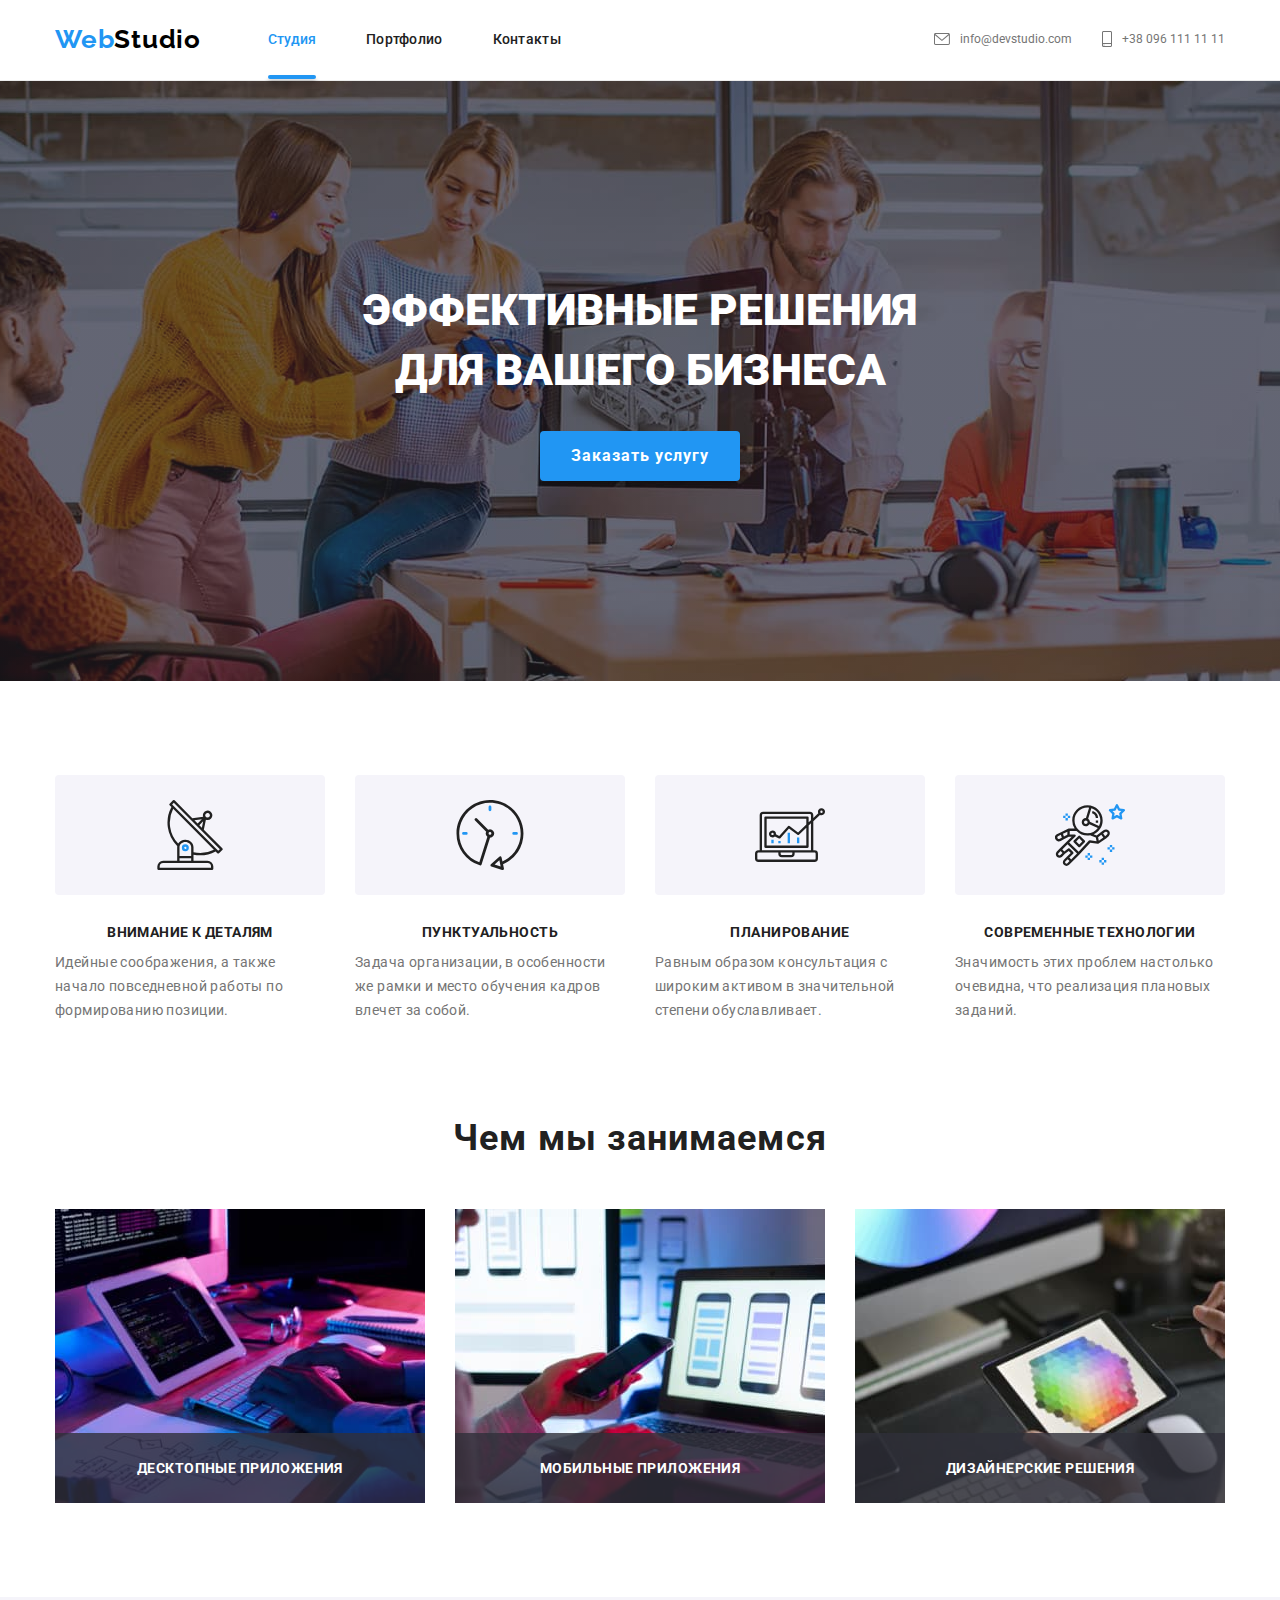
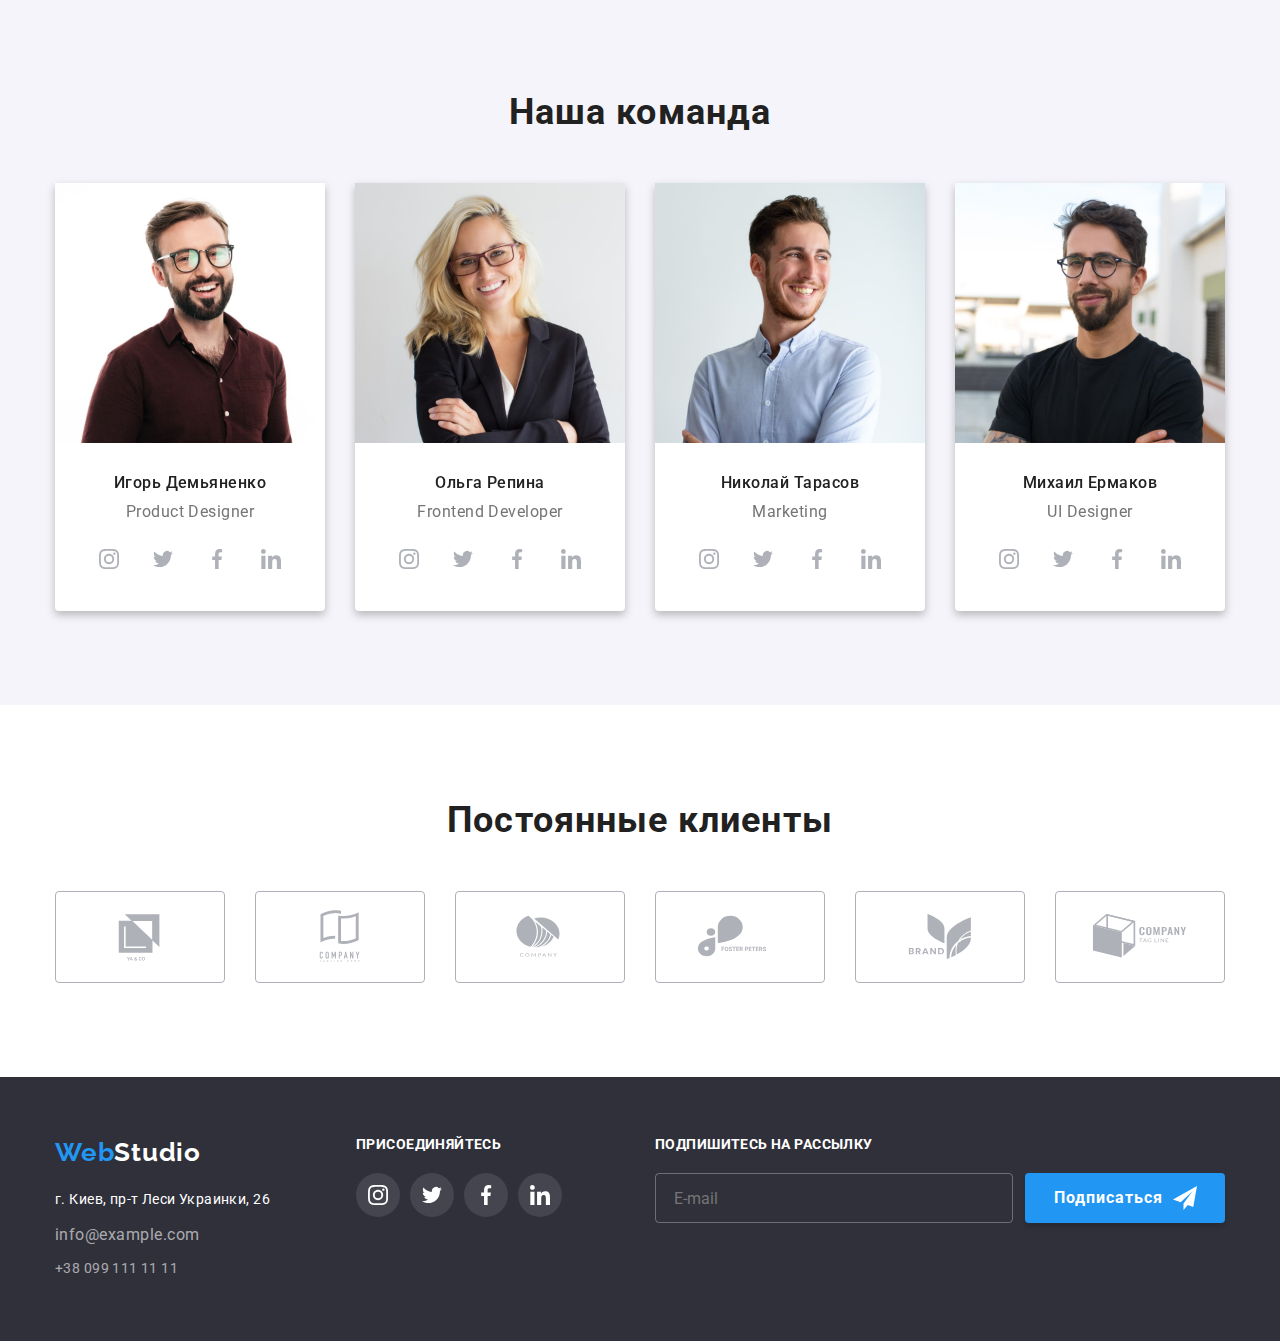
==== commit d6720cef: "changes-06" ====
--- a/index.html
+++ b/index.html
@@ -97,8 +97,6 @@
                                     </span>
                                 </label>
                                 
-                                
-
                                 <label class="modal-label">Телефон
                                     <span class="icon">
                                         <input type="tel" name="user-tel" class="modal-input" required minlength="10" placeholder=" " />
@@ -108,7 +106,6 @@
                                     </span>
                                 </label>
 
-
                                 <label class="modal-label">Почта
                                     <span class="icon">
                                         <input type="email" name="user-mail" class="modal-input" required placeholder=" " />
@@ -118,14 +115,13 @@
                                     </span>
                                 </label>
 
-                            
                             <div class="modal-field">
                                 <label class="modal-label" for="modal-commit">Комментарий</label>
                                 <textarea name="modal-commit" id="modal-commit" class="modal-commit" placeholder="Введите текст"></textarea>
                             </div>
                             <div class="modal-field-check">
-                                <input type="checkbox" name="privacy" id="privacy" class="input-check visually-hidden">
-                                <label for="privacy" class="check-text">Соглашаюсь с рассылкой и принимаю&nbsp<a href="">Условия договора</a> </label>
+                                <input type="checkbox" name="privacy" id="privacy" class="input-check visually-hidden" width="16" height="15">
+                                <label for="privacy" class="check-text"><p class="check-agree">Соглашаюсь с рассылкой и принимаю&nbsp;<a href="">Условия договора</a></p> </label>
                             </div>
                             
                             <button type="submit" class="main-btn">Отправить</button>
@@ -252,7 +248,7 @@
                                             <source 
                                             srcset="
                                             ./images/team-img-1.jpg 1x,
-                                            ./images/team-img-1.jpg 2x"
+                                            ./images/team-img-1-2x.jpg 2x"
                                             media="(min-width: 1200px)"
                                             />
                                             <source 
@@ -306,7 +302,7 @@
                                             <source 
                                             srcset="
                                             ./images/team-img-2.jpg 1x,
-                                            ./images/team-img-2.jpg 2x"
+                                            ./images/team-img-2-2x.jpg 2x"
                                             media="(min-width: 1200px)"
                                             />
                                             <source 
@@ -360,7 +356,7 @@
                                             <source 
                                             srcset="
                                             ./images/team-img-3.jpg 1x,
-                                            ./images/team-img-3.jpg 2x"
+                                            ./images/team-img-3-2x.jpg 2x"
                                             media="(min-width: 1200px)"
                                             />
                                             <source 
@@ -413,7 +409,7 @@
                                             <source 
                                             srcset="
                                             ./images/team-img-4.jpg 1x,
-                                            ./images/team-img-4.jpg 2x"
+                                            ./images/team-img-4-2x.jpg 2x"
                                             media="(min-width: 1200px)"
                                             />
                                             <source 
@@ -500,8 +496,7 @@
                                         <use href="./images/icons.svg#icon-group-6"></use>
                                     </svg>
                                 </a></li>
-                    </ul>
-         
+                
                 </ul>
         
             </div>
--- a/css/main.min.css
+++ b/css/main.min.css
@@ -1,2 +1,2 @@
-:root{--header-color: #212121;--main-title-color: #ffffff;--second-title-color: #757575;--typical-padding: 94px}p,h1,h2,h3,h4,h5,h6{margin:0}ul{margin:0;padding:0}img{display:block;max-width:100%;height:auto;width:100%}body{font-family:"Roboto", sans-serif;color:#ffffff}body.is-open{overflow:hidden}.list{padding:0;margin:0;list-style:none}.link{text-decoration:none}.visually-hidden{position:absolute;white-space:nowrap;width:1px;height:1px;overflow:hidden;border:0;padding:0;clip:rect(0 0 0 0);clip-path:inset(50%);margin:-1px}.container{padding-left:15px;padding-right:15px;margin:0 auto}@media screen and (min-width: 480px){.container{max-width:480px}}@media screen and (min-width: 768px){.container{max-width:768px}}@media screen and (min-width: 1200px){.container{max-width:1200px}}.header{border-bottom:1px solid #ECECEC}@media screen and (max-width: 767px){.header{position:relative}.header .container{height:100%}}@media screen and (min-width: 768px){.header{padding-top:0;padding-bottom:0}}@media screen and (min-width: 1200px){.header{padding-top:24px;padding-bottom:25px}}.header .nav{display:flex;align-items:center;justify-content:space-between}.menu-button{position:fixed;right:15px;padding:0;display:flex;justify-content:center;align-items:center;width:40px;height:40px;border:none;background-color:transparent;cursor:pointer;z-index:99}@media screen and (min-width: 768px){.menu-button{display:none}}.menu-button .icon-menu{display:none}.menu-button.is-open{position:relative;right:0}.menu-button.is-open .icon-menu{display:block}.menu-button.is-open .icon-menu:hover,.menu-button.is-open .icon-menu:focus{color:#2196F3}.menu-button.is-open .icon-cross{display:none}.menu-button.is-open .icon-cross:hover,.menu-button.is-open .icon-cross:focus{color:#2196F3}.mob-menu{background-color:#FFFFFF;padding:48px 40px}@media screen and (max-width: 767px){.mob-menu{display:none;position:fixed;top:0;left:0;z-index:1;width:100%;height:100%;overflow-y:scroll}.mob-menu.is-open{display:block}}@media screen and (min-width: 768px){.mob-menu{display:flex;justify-content:space-between;flex-grow:1;padding:21px 0}}@media screen and (min-width: 1200px){.mob-menu{padding:0 0}}.logo{font-family:'Raleway';font-weight:700;font-size:24px;line-height:1.17;letter-spacing:.03em}@media screen and (min-width: 1200px){.logo{font-size:26px;line-height:1.19}}.header__logo{color:#000000;margin-right:67px}@media screen and (max-width: 767px){.header__logo{padding-top:16px;padding-bottom:16px}}.logo__web{font-family:'Raleway';font-style:normal;font-weight:700;font-size:24px;line-height:1.17;letter-spacing:.03em;color:#2196F3}@media screen and (min-width: 1200px){.logo__web{font-size:26px;line-height:1.19}}@media screen and (max-width: 767px){.menu{margin-bottom:302px;text-align:left}}@media screen and (min-width: 768px){.menu{display:flex;align-items:center}}@media screen and (max-width: 767px){.menu__item:not(:last-child){margin-bottom:32px}}@media screen and (min-width: 768px){.menu__item:not(:last-child){margin-right:50px}}@media screen and (max-width: 767px){.contacts{display:flex;flex-direction:column-reverse;margin-bottom:64px}}@media screen and (min-width: 768px){.contacts{display:flex;flex-direction:column;margin-bottom:0;margin-top:0;margin-left:84px}}@media screen and (min-width: 1200px){.contacts{flex-direction:row;display:flex;margin:0;margin-left:auto}}@media screen and (max-width: 767px){.menu__link{font-weight:500;font-size:40px;line-height:1.18;color:var(--header-color);transition-property:color;transition-duration:250ms;transition-timing-function:cubic-bezier(0.4, 0, 0.2, 1)}.menu__link:hover,.menu__link:focus{color:#2196F3}}@media screen and (min-width: 768px){.menu__link{font-weight:500;font-size:14px;line-height:1.14;letter-spacing:.02em;color:var(--header-color);transition-property:color;transition-duration:250ms;transition-timing-function:cubic-bezier(0.4, 0, 0.2, 1);position:relative}.menu__link:hover,.menu__link:focus{color:#2196F3}}@media screen and (min-width: 768px){.menu-soc-list{display:none}}.menu__link--current{font-weight:500;font-size:14px;line-height:1.14;color:#2196F3;transition-property:color;transition-duration:250ms;transition-timing-function:cubic-bezier(0.4, 0, 0.2, 1)}@media screen and (max-width: 767px){.menu__link--current{font-weight:500;font-size:40px;line-height:1.18;color:#2196F3;text-shadow:0px 4px 4px rgba(0,0,0,0.25)}}@media screen and (min-width: 768px){.menu__link--current{font-weight:500;font-size:14px;line-height:1.14;color:#2196F3;transition-property:color;transition-duration:250ms;transition-timing-function:cubic-bezier(0.4, 0, 0.2, 1);position:relative}}@media screen and (min-width: 768px){.menu__link--current::after{position:absolute;content:"";bottom:-32px;display:block;width:100%;height:4px;background-color:#2196F3;border-radius:2px;box-shadow:0px 4px 4px rgba(0,0,0,0.25)}}@media screen and (max-width: 767px){.contacts__mail{color:#757575;font-weight:500;font-size:24px;line-height:1.17;letter-spacing:.02em}.contacts__mail:hover,.contacts__mail:focus{color:#2196F3;text-shadow:0px 4px 4px rgba(0,0,0,0.25)}}@media screen and (min-width: 768px){.contacts__mail{font-size:12px;line-height:1.17;color:var(--second-title-color);display:flex;align-items:center;transition-property:color;transition-duration:250ms;transition-timing-function:cubic-bezier(0.4, 0, 0.2, 1)}.contacts__mail:hover,.contacts__mail:focus{color:#2196F3}}@media screen and (max-width: 767px){.contacts__tel{margin-left:0;margin-bottom:32px;font-weight:500;font-size:34px;line-height:1.18;letter-spacing:.02em}.contacts__tel:hover,.contacts__tel:focus{color:#2196F3;text-shadow:0px 4px 4px rgba(0,0,0,0.25)}}@media screen and (min-width: 768px){.contacts__tel{font-size:12px;line-height:1.17;color:var(--second-title-color);margin-left:0px;margin-top:10px;display:flex;align-items:center;transition-property:color;transition-duration:250ms;transition-timing-function:cubic-bezier(0.4, 0, 0.2, 1)}.contacts__tel:hover,.contacts__tel:focus{color:#2196F3}}@media screen and (min-width: 1200px){.contacts__tel{color:var(--second-title-color);margin-left:30px;margin-top:0;display:flex;align-items:center;transition-property:color;transition-duration:250ms;transition-timing-function:cubic-bezier(0.4, 0, 0.2, 1)}.contacts__tel:hover,.contacts__tel:focus{color:#2196F3}}@media screen and (max-width: 767px){.contacts__mail--icon{display:none}}@media screen and (min-width: 768px){.contacts__mail--icon{margin-right:10px;fill:currentColor}}@media screen and (max-width: 767px){.contacts__tel--icon{display:none}}@media screen and (min-width: 768px){.contacts__tel--icon{margin-right:10px;fill:currentColor}}@media screen and (max-width: 767px){.menu-soc-list{display:flex}}.menu-soc-link{font-size:18px;line-height:1.22;letter-spacing:0.02em;color:#2196F3}@media screen and (max-width: 767px){.menu-soc-item:not(:first-child){margin-left:10px}}@media screen and (max-width: 767px){.menu-soc-item:not(:last-child):after{content:"";color:rgba(33,33,33,0.2);border-left:1px solid rgba(33,33,33,0.2);margin-left:10px}}.main{max-width:100%;margin-left:auto;margin-right:auto;background-color:#2F303A;background-image:linear-gradient(rgba(47,48,58,0.4), rgba(47,48,58,0.4)),url(../images/hero-bg-mob.jpg);background-repeat:no-repeat;background-position:center;background-size:cover;text-align:center;padding-top:118px;padding-bottom:118px}@media (min-device-pixel-ratio: 2), (min-resolution: 192dpi), (min-resolution: 2dppx){.main{background-image:linear-gradient(rgba(47,48,58,0.4), rgba(47,48,58,0.4)),url(../images/hero-bg-mob-2x.jpg)}}@media screen and (min-width: 768px){.main{padding-left:164px;padding-right:164px;background-image:linear-gradient(rgba(47,48,58,0.4), rgba(47,48,58,0.4)),url(../images/hero-bg-tab.jpg)}}@media screen and (min-width: 768px) and (min-device-pixel-ratio: 2), screen and (min-width: 768px) and (min-resolution: 192dpi), screen and (min-width: 768px) and (min-resolution: 2dppx){.main{background-image:linear-gradient(rgba(47,48,58,0.4), rgba(47,48,58,0.4)),url(../images/hero-bg-tab-2x.jpg)}}@media screen and (min-width: 1200px){.main{max-width:1600px;min-height:600px;padding-top:200px;padding-bottom:200px;background-image:linear-gradient(rgba(47,48,58,0.4), rgba(47,48,58,0.4)),url(../images/main-img.jpg)}}@media screen and (min-width: 1200px) and (min-device-pixel-ratio: 2), screen and (min-width: 1200px) and (min-resolution: 192dpi), screen and (min-width: 1200px) and (min-resolution: 2dppx){.main{background-image:linear-gradient(rgba(47,48,58,0.4), rgba(47,48,58,0.4)),url(../images/main-img-2x.jpg)}}.main-title{margin-top:0;margin-bottom:30px;margin-right:auto;margin-left:auto;font-weight:900;font-size:26px;line-height:1.62;text-transform:uppercase;max-width:360px;width:100%;text-align:center}@media screen and (min-width: 1200px){.main-title{padding-left:40px;padding-right:40px;font-size:44px;line-height:1.36;max-width:696px}}.main-btn{font-family:'Roboto';font-weight:700;font-size:16px;line-height:1.88;letter-spacing:.06em;color:#FFFFFF;cursor:pointer;background-color:#2196F3;min-width:200px;height:50px;box-shadow:0px 4px 4px rgba(0,0,0,0.15);border-radius:4px;align-items:center;border:0}.backdrop.is-hidden{visibility:hidden;opacity:0;pointer-events:none}.backdrop{position:fixed;top:0;left:0;width:100%;height:100%;background-color:rgba(0,0,0,0.2);transition:opacity 250ms cubic-bezier(0.4, 0, 0.2, 1),visibility 250ms cubic-bezier(0.4, 0, 0.2, 1);z-index:1;overflow-y:scroll}.backdrop.is-hidden .footer-input{transform:translate(-50%, -50%) scale(0)}.modal{position:absolute;top:50%;left:50%;transform:translate(-50%, -50%) scale(1);width:450px;min-height:581px;background-color:#ffffff;border-radius:5px;transition:transform 250ms cubic-bezier(0.4, 0, 0.2, 1);padding:40px}@media screen and (min-width: 1200px){.modal{width:528px;min-height:581px}}.modal-btn{position:absolute;top:8px;right:8px;width:30px;height:30px;padding:0;border:1px solid rgba(0,0,0,0.1);border-radius:50%;background-color:transparent;display:flex;align-items:center;justify-content:center;cursor:pointer}.icon-close:hover{fill:#2196F3}.modal-title{font-weight:700;font-size:20px;line-height:1.15;text-align:center;letter-spacing:0.03em;color:#212121;margin-bottom:12px}.modal-input{width:100%;height:40px;border:1px solid rgba(33,33,33,0.2);border-radius:4px;background-color:transparent;margin-bottom:10px;margin-top:4px;padding-left:40px;outline:transparent;transition-property:border-color;transition-duration:250ms;transition-timing-function:cubic-bezier(0.4, 0, 0.2, 1)}.modal-input:focus,.modal-input:hover{border-color:#2196F3}.modal-label{display:block;font-weight:400;font-size:12px;line-height:1.16;letter-spacing:0.01em;color:#757575;text-align:left}.modal-commit{width:100%;height:120px;border:1px solid rgba(33,33,33,0.2);border-radius:4px;background-color:transparent;resize:none;margin-top:4px;padding:12px;outline:transparent;transition-property:border-color;transition-duration:250ms;transition-timing-function:cubic-bezier(0.4, 0, 0.2, 1)}.modal-commit:focus,.modal-commit:hover{border-color:#2196F3}.modal-commit::placeholder{font-weight:400;font-size:12px;line-height:1.17;letter-spacing:0.01em;color:rgba(117,117,117,0.5)}.icon{position:relative;transition-property:fill;transition-duration:250ms;transition-timing-function:cubic-bezier(0.4, 0, 0.2, 1)}.icon:focus,.icon:hover{fill:#2196F3}.icon-modal-input{position:absolute;top:50%;transform:translateY(-50%);left:12px;display:inline-block;width:18px;height:18px;background-color:var(--main-title-color)}.modal-input:focus+.icon-modal-input{fill:#2196F3}.check-text{font-weight:400;font-size:12px;line-height:1.17;letter-spacing:0.03em;color:#757575;display:flex;align-items:center;transition-property:color;transition-duration:250ms;transition-timing-function:cubic-bezier(0.4, 0, 0.2, 1)}.check-text:focus,.check-text:hover{color:#2196F3}@media screen and (min-width: 1200px){.check-text{font-size:14px;line-height:1.71}}.check-text a{color:#2196F3}.check-text::before{content:'';width:16px;height:15px;border:1px solid #212121;border-radius:2px;margin-right:8px;outline:transparent;transition-property:color;transition-duration:250ms;transition-timing-function:cubic-bezier(0.4, 0, 0.2, 1)}.check-text:hover::before{content:'';width:16px;height:15px;border:1px solid #2196F3;border-radius:2px;margin-right:8px;outline:transparent}.input-check:checked+.check-text::before{background-color:#2196F3;background-image:url(../images/icon-check.svg);background-repeat:no-repeat;background-position:center;border:none}.modal-field-check{margin-top:20px;margin-bottom:30px}.properties{padding-top:60px;padding-bottom:60px}@media screen and (min-width: 1200px){.properties{padding-top:var(--typical-padding);padding-bottom:0}}.properties-list{display:flex;flex-wrap:wrap;gap:30px}.properties-title{font-weight:700;font-size:14px;line-height:1.14;letter-spacing:.03em;text-align:center;text-transform:uppercase;color:var(--header-color);margin-bottom:10px}.properties-text{font-weight:400;font-size:14px;line-height:1.71;letter-spacing:.03em;color:var(--second-title-color)}.properties-item{width:100%}@media screen and (min-width: 768px){.properties-item{width:calc((100% - 30px) / 2)}}@media screen and (min-width: 1200px){.properties-item{width:calc((100% - 90px) / 4)}}.properties-icon{width:100%;height:120px;display:flex;margin-bottom:30px;justify-content:center;align-items:center;border-radius:4px;background-color:#F5F4FA}.team{background-color:#F5F4FA;padding-top:60px;padding-bottom:60px}@media screen and (min-width: 1200px){.team{padding-top:var(--typical-padding);padding-bottom:var(--typical-padding)}}.team-first-title{font-weight:700;font-size:36px;line-height:1.18;letter-spacing:.03em;text-align:center;color:var(--header-color);margin-bottom:50px}@media screen and (min-width: 1200px){.team-first-title{line-height:1.17}}.team-list{display:flex;flex-wrap:wrap;gap:30px}.team-second-title{font-weight:500;font-size:16px;line-height:1.19;letter-spacing:.03em;color:var(--header-color);text-align:center;margin-top:30px;margin-bottom:10px}.team-text{font-size:16px;line-height:1.19;letter-spacing:.03em;color:var(--second-title-color);text-align:center}.team-description{padding-bottom:16px}.team-item{background-color:var(--main-title-color);padding-bottom:30px;filter:drop-shadow(0px 4px 4px rgba(0,0,0,0.25));border-radius:0px 0px 4px 4px;width:100%}@media screen and (min-width: 768px){.team-item{width:calc((100% - 30px) / 2)}}@media screen and (min-width: 1200px){.team-item{width:calc((100% - 90px) / 4)}}.team-soc-list{display:flex;justify-content:center}.team-soc-item{width:44px;height:44px;margin-left:10px}.team-soc-item:first-child{margin-left:0}.team-soc-link{display:flex;align-items:center;justify-content:center;width:100%;height:100%;border-radius:50%;cursor:pointer;transition-property:background-color;transition-duration:250ms;transition-timing-function:cubic-bezier(0.4, 0, 0.2, 1)}.team-soc-link:hover,.team-soc-link:focus{background-color:#2196F3}.team-soc-icon{background-color:#FFFFFF;fill:#AFB1B8;transition-property:background-color;transition-duration:250ms;transition-timing-function:cubic-bezier(0.4, 0, 0.2, 1)}.team-soc-link:hover .team-soc-icon,.team-soc-link:focus .team-soc-icon{background-color:#2196F3;fill:#FFFFFF}@media screen and (max-width: 1199px){.work{display:none}}@media screen and (min-width: 1200px){.work{padding-top:var(--typical-padding);padding-bottom:var(--typical-padding)}}.work-title{font-weight:700;font-size:36px;line-height:1.17;letter-spacing:.03em;text-align:center;color:var(--header-color);margin-bottom:50px}.work-list{display:flex}.work-item+.work-item{margin-left:30px}.thumb-work{position:relative}.thumb-work-title{font-style:normal;font-size:14px;line-height:16px;text-align:center;letter-spacing:0.03em;text-transform:uppercase;display:flex;align-items:center;justify-content:center}.thumb-work>.thumb-work-title{position:absolute;bottom:0;left:0;width:370px;height:70px;background:rgba(47,48,58,0.8)}.clients{padding-top:60px;padding-bottom:60px}@media screen and (min-width: 1200px){.clients{padding-top:var(--typical-padding);padding-bottom:var(--typical-padding)}}.clients__title{font-weight:700;font-size:28px;line-height:1.18;letter-spacing:.03em;text-align:center;color:var(--header-color);margin-bottom:30px}@media screen and (min-width: 1200px){.clients__title{font-weight:700;font-size:36px;line-height:1.17;letter-spacing:.03em;margin-bottom:50px}}.clients__list{display:flex;flex-wrap:wrap;gap:30px}.clients__item{height:92px;width:100%;width:calc((100% - 30px) / 2)}@media screen and (min-width: 768px){.clients__item{width:calc((100% - 60px) / 3)}}@media screen and (min-width: 1200px){.clients__item{width:calc((100% - 150px) / 6)}}.clients__link{display:flex;align-items:center;justify-content:center;width:100%;height:92px;background-color:var(--main-title-color);fill:#AFB1B8;border:1px solid #AFB1B8;border-radius:4px;transition-property:border-color;transition-duration:250ms;transition-timing-function:cubic-bezier(0.4, 0, 0.2, 1);transition-property:fill;transition-duration:250ms;transition-timing-function:cubic-bezier(0.4, 0, 0.2, 1)}.clients__link:hover,.clients__link:focus{border-color:#2196F3;fill:#2196F3}.clients-icon{width:100%;fill:#ffffff;transition-property:border-color;transition-duration:250ms;transition-timing-function:cubic-bezier(0.4, 0, 0.2, 1);transition-property:fill;transition-duration:250ms;transition-timing-function:cubic-bezier(0.4, 0, 0.2, 1)}.clients__link:hover .clients-icon,.clients__link:focus .clients-icon{border-color:#2196F3;fill:#2196F3}.footer{background-color:#2F303A;padding-top:60px;padding-bottom:60px}@media screen and (max-width: 767px){.footer{text-align:center}}@media screen and (max-width: 1199px){.footer{text-align:center}}@media screen and (min-width: 1200px){.footer{display:flex}.footer .container{display:flex}}@media screen and (min-width: 768px){.footer-wrapper{display:flex;justify-content:center}}.logo--color-white{color:#FFFFFF}.footer-contacts{margin-top:20px}@media screen and (max-width: 767px){.footer-contacts{text-align:center;margin-bottom:60px}}.footer-contacts__link{font-style:normal;font-size:14px;line-height:1.71;letter-spacing:.03em;color:#FFFFFF;transition-property:color;transition-duration:250ms;transition-timing-function:cubic-bezier(0.4, 0, 0.2, 1)}.footer-contacts__link:hover,.footer-contacts__link:focus{color:#2196F3}.footer-contacts__mail{margin-top:9px}.footer-contacts__mail--link{font-style:normal;font-size:14x;line-height:1.71;letter-spacing:.03em;color:rgba(255,255,255,0.6);transition-property:color;transition-duration:250ms;transition-timing-function:cubic-bezier(0.4, 0, 0.2, 1)}.footer-contacts__mail--link:hover,.footer-contacts__mail--link:focus{color:#2196F3}.footer-contacts__tel{margin-top:9px}.footer-contacts__tel--link{font-style:normal;font-weight:400;font-size:14px;line-height:1.71;letter-spacing:.03em;color:rgba(255,255,255,0.6);transition-property:color;transition-duration:250ms;transition-timing-function:cubic-bezier(0.4, 0, 0.2, 1)}.footer-contacts__tel--link:hover,.footer-contacts__tel--link:focus{color:#2196F3}@media screen and (min-width: 768px){.footer-communications{margin-right:165px}}@media screen and (min-width: 1200px){.footer-communications{margin-right:70px;width:231px}}.social__title{font-weight:700;font-size:14px;line-height:1.14;letter-spacing:.03em;text-transform:uppercase;color:var(--main-title-color);margin-bottom:20px}.social__list{display:flex;justify-content:center}.social__item{width:44px;height:44px;margin-left:10px}.social__item:first-child{margin-left:0}.social__link{display:flex;align-items:center;justify-content:center;width:100%;height:100%;border-radius:50%;cursor:pointer;background-color:rgba(255,255,255,0.1);transition-property:background-color;transition-duration:250ms;transition-timing-function:cubic-bezier(0.4, 0, 0.2, 1)}.social__link:hover,.social__link:focus{background-color:#2196F3}.social__icon{fill:#FFFFFF;background-color:#44454e;transition-property:background-color;transition-duration:250ms;transition-timing-function:cubic-bezier(0.4, 0, 0.2, 1)}.social__link:hover .social__icon,.social__link:focus .social__icon{fill:#FFFFFF;background-color:#2196F3}@media screen and (max-width: 767px){.footer__social{text-align:center;margin-bottom:60px}}@media screen and (min-width: 768px){.footer__social{margin-right:93px}}@media screen and (min-width: 768px){.footer-form{margin-top:60px}}@media screen and (min-width: 1200px){.footer-form{margin:0;max-width:570px}}.footer__input{width:358px;height:50px;border:1px solid rgba(255,255,255,0.3);border-radius:4px;background-color:transparent;outline:transparent;color:#FFFFFF;padding-left:18px;margin-top:20px;margin-bottom:20px}@media screen and (max-width: 767px){.footer__input{width:100%}}@media screen and (min-width: 768px){.footer__input{width:450px}}@media screen and (max-width: 767px){.footer-form__input{display:block}}@media screen and (min-width: 768px){.footer-form__input{display:block}}@media screen and (min-width: 1200px){.footer-form__input{display:flex;align-items:center;justify-content:center}}.footer__btn{font-weight:700;font-size:16px;line-height:1.88;letter-spacing:.06em;color:#FFFFFF;cursor:pointer;background-color:#2196F3;min-width:200px;height:50px;box-shadow:0px 4px 4px rgba(0,0,0,0.15);border-radius:4px;display:flex;align-items:center;justify-content:center}@media screen and (max-width: 767px){.footer__btn{margin:0 auto;border:0;padding:0}}@media screen and (min-width: 768px){.footer__btn{margin:0 auto;border:0;padding:0}}@media screen and (min-width: 1200px){.footer__btn{margin-left:12px;border:0;padding-right:28px;padding-left:29px;padding-top:0;padding-bottom:0}}@media screen and (min-width: 1200px){.footer__btn .icon__send{margin-left:10px}}.portfolio{padding-top:60px;padding-bottom:60px}@media screen and (min-width: 1200px){.portfolio{padding-top:var(--typical-padding);padding-bottom:var(--typical-padding)}}.potfolio-filters-list{display:flex;flex-wrap:wrap;gap:15px;margin-bottom:50px;width:100%}@media screen and (min-width: 768px){.potfolio-filters-list{margin-bottom:40px;gap:15px 8px;justify-content:center}}.portfolio-filter-btn{font-family:inherit;font-style:normal;font-weight:500;font-size:16px;line-height:1.62;letter-spacing:.03em;background-color:#F5F4FA;color:#212121;cursor:pointer;padding:6px 22px 6px 22px;border-radius:4px;border:0;transition-property:color, box-shadow, background-color;transition-duration:250ms;transition-timing-function:cubic-bezier(0.4, 0, 0.2, 1)}.portfolio-filter-btn:hover,.portfolio-filter-btn:focus{background-color:#2196F3;color:#FFFFFF;box-shadow:0px 3px 1px rgba(0,0,0,0.1),0px 1px 2px rgba(0,0,0,0.08),0px 2px 2px rgba(0,0,0,0.12)}.projects-list{display:flex;flex-wrap:wrap;gap:30px}.project-item{cursor:pointer;transition-property:box-shadow;transition-duration:250ms;transition-timing-function:cubic-bezier(0.4, 0, 0.2, 1);width:100%}.project-item:hover,.project-item:hover{box-shadow:0px 1px 1px rgba(0,0,0,0.12),0px 4px 4px rgba(0,0,0,0.06),1px 4px 6px rgba(0,0,0,0.16)}@media screen and (min-width: 768px){.project-item{width:calc((100% - 30px) / 2);height:440px}}@media screen and (min-width: 1200px){.project-item{width:calc((100% - 60px) / 3)}}.project-title{font-style:normal;font-weight:700;font-size:18px;line-height:2;letter-spacing:.06em;color:#212121;margin-bottom:4px}.projects-text{font-size:16px;line-height:1.88;letter-spacing:.03em;color:#757575}.project-item-border{border:1px solid #EEEEEE;padding:20px 24px;flex-grow:1}.project-top-wrap{position:relative;overflow:hidden}.project-top-text{position:absolute;top:0;font-size:18px;line-height:1.56;letter-spacing:.03em;color:#FFFFFF;background-color:rgba(33,150,243,0.9);padding:63px 24px;height:100%;overflow:auto;transform:translateY(100%);transition:transform 250ms cubic-bezier(0.4, 0, 0.2, 1)}.project-item:hover .project-top-text{transform:translateY(0)}.project-link{display:flex;flex-direction:column;height:100%;width:100%}
+:root{--header-color: #212121;--main-title-color: #ffffff;--second-title-color: #757575;--typical-padding: 94px}p,h1,h2,h3,h4,h5,h6{margin:0}ul{margin:0;padding:0}img{display:block;max-width:100%;height:auto;width:100%}body{font-family:"Roboto", sans-serif;color:#ffffff}body.is-open{overflow:hidden}body.modal-open{overflow:hidden}.list{padding:0;margin:0;list-style:none}.link{text-decoration:none}.visually-hidden{position:absolute;white-space:nowrap;width:1px;height:1px;overflow:hidden;border:0;padding:0;clip:rect(0 0 0 0);clip-path:inset(50%);margin:-1px}.container{padding-left:15px;padding-right:15px;margin:0 auto}@media screen and (min-width: 480px){.container{max-width:480px}}@media screen and (min-width: 768px){.container{max-width:768px}}@media screen and (min-width: 1200px){.container{max-width:1200px}}.header{border-bottom:1px solid #ECECEC}@media screen and (max-width: 767px){.header{position:relative}.header .container{height:100%}}@media screen and (min-width: 768px){.header{padding-top:0;padding-bottom:0}}@media screen and (min-width: 1200px){.header{padding-top:24px;padding-bottom:25px}}.header .nav{display:flex;align-items:center;justify-content:space-between}.menu-button{position:fixed;right:15px;padding:0;display:flex;justify-content:center;align-items:center;width:40px;height:40px;border:none;background-color:transparent;cursor:pointer;z-index:99}@media screen and (min-width: 768px){.menu-button{display:none}}.menu-button .icon-menu{display:none}.menu-button.is-open{position:relative;right:0}.menu-button.is-open .icon-menu{display:block}.menu-button.is-open .icon-menu:hover,.menu-button.is-open .icon-menu:focus{color:#2196F3}.menu-button.is-open .icon-cross{display:none}.menu-button.is-open .icon-cross:hover,.menu-button.is-open .icon-cross:focus{color:#2196F3}.mob-menu{background-color:#FFFFFF;padding:48px 25px}@media screen and (max-width: 767px){.mob-menu{display:none;position:fixed;top:0;left:0;z-index:1;width:100%;height:100%;overflow-y:scroll}.mob-menu.is-open{display:block}}@media screen and (min-width: 768px){.mob-menu{display:flex;justify-content:space-between;flex-grow:1;padding:21px 0}}@media screen and (min-width: 1200px){.mob-menu{padding:0 0}}.logo{font-family:'Raleway';font-weight:700;font-size:24px;line-height:1.17;letter-spacing:.03em}@media screen and (min-width: 1200px){.logo{font-size:26px;line-height:1.19}}.header__logo{color:#000000;margin-right:67px}@media screen and (max-width: 767px){.header__logo{padding-top:16px;padding-bottom:16px}}.logo__web{font-family:'Raleway';font-style:normal;font-weight:700;font-size:24px;line-height:1.17;letter-spacing:.03em;color:#2196F3}@media screen and (min-width: 1200px){.logo__web{font-size:26px;line-height:1.19}}@media screen and (max-width: 767px){.menu{margin-bottom:302px;text-align:left}}@media screen and (min-width: 768px){.menu{display:flex;align-items:center}}@media screen and (max-width: 767px){.menu__item:not(:last-child){margin-bottom:32px}}@media screen and (min-width: 768px){.menu__item:not(:last-child){margin-right:50px}}@media screen and (max-width: 767px){.contacts{display:flex;flex-direction:column-reverse;margin-bottom:64px}}@media screen and (min-width: 768px){.contacts{display:flex;flex-direction:column;margin-bottom:0;margin-top:0;margin-left:84px}}@media screen and (min-width: 1200px){.contacts{flex-direction:row;display:flex;margin:0;margin-left:auto}}@media screen and (max-width: 767px){.menu__link{font-weight:500;font-size:40px;line-height:1.18;color:var(--header-color);transition-property:color;transition-duration:250ms;transition-timing-function:cubic-bezier(0.4, 0, 0.2, 1)}.menu__link:hover,.menu__link:focus{color:#2196F3}}@media screen and (min-width: 768px){.menu__link{font-weight:500;font-size:14px;line-height:1.14;letter-spacing:.02em;color:var(--header-color);transition-property:color;transition-duration:250ms;transition-timing-function:cubic-bezier(0.4, 0, 0.2, 1);position:relative}.menu__link:hover,.menu__link:focus{color:#2196F3}}@media screen and (min-width: 768px){.menu-soc-list{display:none}}.menu__link--current{font-weight:500;font-size:14px;line-height:1.14;color:#2196F3;transition-property:color;transition-duration:250ms;transition-timing-function:cubic-bezier(0.4, 0, 0.2, 1)}@media screen and (max-width: 767px){.menu__link--current{font-weight:500;font-size:40px;line-height:1.18;color:#2196F3;text-shadow:0px 4px 4px rgba(0,0,0,0.25)}}@media screen and (min-width: 768px){.menu__link--current{font-weight:500;font-size:14px;line-height:1.14;color:#2196F3;transition-property:color;transition-duration:250ms;transition-timing-function:cubic-bezier(0.4, 0, 0.2, 1);position:relative}}@media screen and (min-width: 768px){.menu__link--current::after{position:absolute;content:"";bottom:-32px;display:block;width:100%;height:4px;background-color:#2196F3;border-radius:2px;box-shadow:0px 4px 4px rgba(0,0,0,0.25)}}@media screen and (max-width: 767px){.contacts__mail{color:#757575;font-weight:500;font-size:22px;line-height:1.17;letter-spacing:.02em}.contacts__mail:hover,.contacts__mail:focus{color:#2196F3;text-shadow:0px 4px 4px rgba(0,0,0,0.25)}}@media screen and (min-width: 768px){.contacts__mail{font-size:12px;line-height:1.17;color:var(--second-title-color);display:flex;align-items:center;transition-property:color;transition-duration:250ms;transition-timing-function:cubic-bezier(0.4, 0, 0.2, 1)}.contacts__mail:hover,.contacts__mail:focus{color:#2196F3}}@media screen and (max-width: 767px){.contacts__tel{margin-left:0;margin-bottom:32px;font-weight:500;font-size:27px;line-height:1.18;letter-spacing:.02em;color:#2196F3}.contacts__tel:hover,.contacts__tel:focus{color:#2196F3;text-shadow:0px 4px 4px rgba(0,0,0,0.25)}}@media screen and (min-width: 768px){.contacts__tel{font-size:12px;line-height:1.17;color:var(--second-title-color);margin-left:0px;margin-top:10px;display:flex;align-items:center;transition-property:color;transition-duration:250ms;transition-timing-function:cubic-bezier(0.4, 0, 0.2, 1)}.contacts__tel:hover,.contacts__tel:focus{color:#2196F3}}@media screen and (min-width: 1200px){.contacts__tel{color:var(--second-title-color);margin-left:30px;margin-top:0;display:flex;align-items:center;transition-property:color;transition-duration:250ms;transition-timing-function:cubic-bezier(0.4, 0, 0.2, 1)}.contacts__tel:hover,.contacts__tel:focus{color:#2196F3}}@media screen and (max-width: 767px){.contacts__mail--icon{display:none}}@media screen and (min-width: 768px){.contacts__mail--icon{margin-right:10px;fill:currentColor}}@media screen and (max-width: 767px){.contacts__tel--icon{display:none}}@media screen and (min-width: 768px){.contacts__tel--icon{margin-right:10px;fill:currentColor}}@media screen and (max-width: 767px){.menu-soc-list{display:flex}}.menu-soc-link{font-size:13px;line-height:1.22;letter-spacing:0.02em;color:#2196F3}@media screen and (max-width: 767px){.menu-soc-item:not(:first-child){margin-left:10px}}@media screen and (max-width: 767px){.menu-soc-item:not(:last-child):after{content:"";color:rgba(33,33,33,0.2);border-left:1px solid rgba(33,33,33,0.2);margin-left:10px}}.main{max-width:100%;margin-left:auto;margin-right:auto;background-color:#2F303A;background-image:linear-gradient(rgba(47,48,58,0.4), rgba(47,48,58,0.4)),url(../images/hero-bg-mob.jpg);background-repeat:no-repeat;background-position:center;background-size:cover;text-align:center;padding-top:118px;padding-bottom:118px}@media (min-device-pixel-ratio: 2), (min-resolution: 192dpi), (min-resolution: 2dppx){.main{background-image:linear-gradient(rgba(47,48,58,0.4), rgba(47,48,58,0.4)),url(../images/hero-bg-mob-2x.jpg)}}@media screen and (min-width: 768px){.main{padding-left:164px;padding-right:164px;background-image:linear-gradient(rgba(47,48,58,0.4), rgba(47,48,58,0.4)),url(../images/hero-bg-tab.jpg)}}@media screen and (min-width: 768px) and (min-device-pixel-ratio: 2), screen and (min-width: 768px) and (min-resolution: 192dpi), screen and (min-width: 768px) and (min-resolution: 2dppx){.main{background-image:linear-gradient(rgba(47,48,58,0.4), rgba(47,48,58,0.4)),url(../images/hero-bg-tab-2x.jpg)}}@media screen and (min-width: 1200px){.main{max-width:1600px;min-height:600px;padding-top:200px;padding-bottom:200px;background-image:linear-gradient(rgba(47,48,58,0.4), rgba(47,48,58,0.4)),url(../images/main-img.jpg)}}@media screen and (min-width: 1200px) and (min-device-pixel-ratio: 2), screen and (min-width: 1200px) and (min-resolution: 192dpi), screen and (min-width: 1200px) and (min-resolution: 2dppx){.main{background-image:linear-gradient(rgba(47,48,58,0.4), rgba(47,48,58,0.4)),url(../images/main-img-2x.jpg)}}.main-title{margin-top:0;margin-bottom:30px;margin-right:auto;margin-left:auto;font-weight:900;font-size:26px;line-height:1.62;text-transform:uppercase;max-width:360px;width:100%;text-align:center}@media screen and (min-width: 1200px){.main-title{padding-left:40px;padding-right:40px;font-size:44px;line-height:1.36;max-width:696px}}.main-btn{font-family:'Roboto';font-weight:700;font-size:16px;line-height:1.88;letter-spacing:.06em;color:#FFFFFF;cursor:pointer;background-color:#2196F3;min-width:200px;height:50px;box-shadow:0px 4px 4px rgba(0,0,0,0.15);border-radius:4px;align-items:center;border:0}.backdrop.is-hidden{visibility:hidden;opacity:0;pointer-events:none}.backdrop{position:fixed;top:0;left:0;width:100%;height:100%;overflow-y:scroll;background-color:rgba(0,0,0,0.2);transition:opacity 250ms cubic-bezier(0.4, 0, 0.2, 1),visibility 250ms cubic-bezier(0.4, 0, 0.2, 1)}.backdrop.is-hidden .footer-input{transform:translate(-50%, -50%) scale(0)}.modal{overflow-y:scroll;position:fixed;left:50%;top:50%;transform:translate(-50%, -50%) scale(1);width:calc(100% - 15px);background-color:#ffffff;border-radius:5px;transition:transform 250ms cubic-bezier(0.4, 0, 0.2, 1);padding:40px}@media (min-width: 462px){.modal{position:fixed}}@media screen and (min-width: 768px){.modal{width:450px;min-height:609px}}@media screen and (min-width: 1200px){.modal{width:528px;min-height:581px}}.modal-btn{position:absolute;top:8px;right:8px;width:30px;height:30px;padding:0;border:1px solid rgba(0,0,0,0.1);border-radius:50%;background-color:transparent;display:flex;align-items:center;justify-content:center;cursor:pointer}.icon-close:hover{fill:#2196F3}.modal-title{font-weight:700;font-size:15px;line-height:1.15;text-align:center;letter-spacing:0.03em;color:#212121;margin-bottom:12px}.modal-input{width:100%;height:40px;border:1px solid rgba(33,33,33,0.2);border-radius:4px;background-color:transparent;margin-bottom:10px;margin-top:4px;padding-left:40px;outline:transparent;transition-property:border-color;transition-duration:250ms;transition-timing-function:cubic-bezier(0.4, 0, 0.2, 1)}.modal-input:focus,.modal-input:hover{border-color:#2196F3}.modal-label{display:block;font-weight:400;font-size:12px;line-height:1.16;letter-spacing:0.01em;color:#757575;text-align:left}.modal-commit{width:100%;height:120px;border:1px solid rgba(33,33,33,0.2);border-radius:4px;background-color:transparent;resize:none;margin-top:4px;padding:12px;outline:transparent;transition-property:border-color;transition-duration:250ms;transition-timing-function:cubic-bezier(0.4, 0, 0.2, 1)}.modal-commit:focus,.modal-commit:hover{border-color:#2196F3}.modal-commit::placeholder{font-weight:400;font-size:12px;line-height:1.17;letter-spacing:0.01em;color:rgba(117,117,117,0.5)}.icon{position:relative;transition-property:fill;transition-duration:250ms;transition-timing-function:cubic-bezier(0.4, 0, 0.2, 1)}.icon:focus,.icon:hover{fill:#2196F3}.icon-modal-input{position:absolute;top:50%;transform:translateY(-50%);left:12px;display:inline-block;width:18px;height:18px;background-color:var(--main-title-color)}.modal-input:focus+.icon-modal-input{fill:#2196F3}.check-text{font-weight:400;font-size:12px;line-height:1.17;letter-spacing:0.03em;color:#757575;display:flex;align-items:center;transition-property:color;transition-duration:250ms;transition-timing-function:cubic-bezier(0.4, 0, 0.2, 1)}.check-text:focus,.check-text:hover{color:#2196F3}@media screen and (min-width: 1200px){.check-text{font-size:14px;line-height:1.71}}.check-agree{margin-left:8px;text-align:start}.check-text a{color:#2196F3}.check-text::before{content:'';width:16px;height:15px;border:1px solid #212121;border-radius:2px;outline:transparent;transition-property:color;transition-duration:250ms;transition-timing-function:cubic-bezier(0.4, 0, 0.2, 1)}.check-text:hover::before{content:'';width:16px;height:15px;border:1px solid #2196F3;border-radius:2px;outline:transparent}.input-check:checked+.check-text::before{background-color:#2196F3;background-image:url(../images/icon-check.svg);background-repeat:no-repeat;background-position:center;border:none}.modal-field-check{margin-top:20px;margin-bottom:30px}.properties{padding-top:60px;padding-bottom:60px}@media screen and (min-width: 1200px){.properties{padding-top:var(--typical-padding);padding-bottom:0}}.properties-list{display:flex;flex-wrap:wrap;gap:30px}.properties-title{font-weight:700;font-size:14px;line-height:1.14;letter-spacing:.03em;text-align:center;text-transform:uppercase;color:var(--header-color);margin-bottom:10px}.properties-text{font-weight:400;font-size:14px;line-height:1.71;letter-spacing:.03em;color:var(--second-title-color)}.properties-item{width:100%}@media screen and (min-width: 768px){.properties-item{width:calc((100% - 30px) / 2)}}@media screen and (min-width: 1200px){.properties-item{width:calc((100% - 90px) / 4)}}.properties-icon{width:100%;height:120px;display:flex;margin-bottom:30px;justify-content:center;align-items:center;border-radius:4px;background-color:#F5F4FA}.team{background-color:#F5F4FA;padding-top:60px;padding-bottom:60px}@media screen and (min-width: 1200px){.team{padding-top:var(--typical-padding);padding-bottom:var(--typical-padding)}}.team-first-title{font-weight:700;font-size:36px;line-height:1.18;letter-spacing:.03em;text-align:center;color:var(--header-color);margin-bottom:50px}@media screen and (min-width: 1200px){.team-first-title{line-height:1.17}}.team-list{display:flex;flex-wrap:wrap;gap:30px}.team-second-title{font-weight:500;font-size:16px;line-height:1.19;letter-spacing:.03em;color:var(--header-color);text-align:center;margin-top:30px;margin-bottom:10px}.team-text{font-size:16px;line-height:1.19;letter-spacing:.03em;color:var(--second-title-color);text-align:center}.team-description{padding-bottom:16px}.team-item{background-color:var(--main-title-color);padding-bottom:30px;filter:drop-shadow(0px 4px 4px rgba(0,0,0,0.25));border-radius:0px 0px 4px 4px;width:100%}@media screen and (min-width: 768px){.team-item{width:calc((100% - 30px) / 2)}}@media screen and (min-width: 1200px){.team-item{width:calc((100% - 90px) / 4)}}.team-soc-list{display:flex;justify-content:center}.team-soc-item{width:44px;height:44px;margin-left:10px}.team-soc-item:first-child{margin-left:0}.team-soc-link{display:flex;align-items:center;justify-content:center;width:100%;height:100%;border-radius:50%;cursor:pointer;transition-property:background-color;transition-duration:250ms;transition-timing-function:cubic-bezier(0.4, 0, 0.2, 1)}.team-soc-link:hover,.team-soc-link:focus{background-color:#2196F3}.team-soc-icon{background-color:#FFFFFF;fill:#AFB1B8;transition-property:background-color;transition-duration:250ms;transition-timing-function:cubic-bezier(0.4, 0, 0.2, 1)}.team-soc-link:hover .team-soc-icon,.team-soc-link:focus .team-soc-icon{background-color:#2196F3;fill:#FFFFFF}@media screen and (max-width: 1199px){.work{display:none}}@media screen and (min-width: 1200px){.work{padding-top:var(--typical-padding);padding-bottom:var(--typical-padding)}}.work-title{font-weight:700;font-size:36px;line-height:1.17;letter-spacing:.03em;text-align:center;color:var(--header-color);margin-bottom:50px}.work-list{display:flex}.work-item+.work-item{margin-left:30px}.thumb-work{position:relative}.thumb-work-title{font-style:normal;font-size:14px;line-height:16px;text-align:center;letter-spacing:0.03em;text-transform:uppercase;display:flex;align-items:center;justify-content:center}.thumb-work>.thumb-work-title{position:absolute;bottom:0;left:0;width:370px;height:70px;background:rgba(47,48,58,0.8)}.clients{padding-top:60px;padding-bottom:60px}@media screen and (min-width: 1200px){.clients{padding-top:var(--typical-padding);padding-bottom:var(--typical-padding)}}.clients__title{font-weight:700;font-size:28px;line-height:1.18;letter-spacing:.03em;text-align:center;color:var(--header-color);margin-bottom:30px}@media screen and (min-width: 1200px){.clients__title{font-weight:700;font-size:36px;line-height:1.17;letter-spacing:.03em;margin-bottom:50px}}.clients__list{display:flex;flex-wrap:wrap;gap:30px}.clients__item{height:92px;width:100%;width:calc((100% - 30px) / 2)}@media screen and (min-width: 768px){.clients__item{width:calc((100% - 60px) / 3)}}@media screen and (min-width: 1200px){.clients__item{width:calc((100% - 150px) / 6)}}.clients__link{display:flex;align-items:center;justify-content:center;width:100%;height:92px;background-color:var(--main-title-color);fill:#AFB1B8;border:1px solid #AFB1B8;border-radius:4px;transition-property:border-color;transition-duration:250ms;transition-timing-function:cubic-bezier(0.4, 0, 0.2, 1);transition-property:fill;transition-duration:250ms;transition-timing-function:cubic-bezier(0.4, 0, 0.2, 1)}.clients__link:hover,.clients__link:focus{border-color:#2196F3;fill:#2196F3}.clients-icon{width:100%;fill:#ffffff;transition-property:border-color;transition-duration:250ms;transition-timing-function:cubic-bezier(0.4, 0, 0.2, 1);transition-property:fill;transition-duration:250ms;transition-timing-function:cubic-bezier(0.4, 0, 0.2, 1)}.clients__link:hover .clients-icon,.clients__link:focus .clients-icon{border-color:#2196F3;fill:#2196F3}.footer{background-color:#2F303A;padding-top:60px;padding-bottom:60px}@media screen and (max-width: 767px){.footer{text-align:center}}@media screen and (max-width: 1199px){.footer{text-align:center}}@media screen and (min-width: 1200px){.footer{display:flex}.footer .container{display:flex}}@media screen and (min-width: 768px){.footer-wrapper{display:flex;justify-content:center}}.logo--color-white{color:#FFFFFF}.footer-contacts{margin-top:20px}@media screen and (max-width: 767px){.footer-contacts{text-align:center;margin-bottom:60px}}.footer-contacts__link{font-style:normal;font-size:14px;line-height:1.71;letter-spacing:.03em;color:#FFFFFF;transition-property:color;transition-duration:250ms;transition-timing-function:cubic-bezier(0.4, 0, 0.2, 1)}.footer-contacts__link:hover,.footer-contacts__link:focus{color:#2196F3}.footer-contacts__mail{margin-top:9px}.footer-contacts__mail--link{font-style:normal;font-size:14x;line-height:1.71;letter-spacing:.03em;color:rgba(255,255,255,0.6);transition-property:color;transition-duration:250ms;transition-timing-function:cubic-bezier(0.4, 0, 0.2, 1)}.footer-contacts__mail--link:hover,.footer-contacts__mail--link:focus{color:#2196F3}.footer-contacts__tel{margin-top:9px}.footer-contacts__tel--link{font-style:normal;font-weight:400;font-size:14px;line-height:1.71;letter-spacing:.03em;color:rgba(255,255,255,0.6);transition-property:color;transition-duration:250ms;transition-timing-function:cubic-bezier(0.4, 0, 0.2, 1)}.footer-contacts__tel--link:hover,.footer-contacts__tel--link:focus{color:#2196F3}@media screen and (min-width: 768px){.footer-communications{margin-right:165px}}@media screen and (min-width: 1200px){.footer-communications{margin-right:70px;width:231px}}.social__title{font-weight:700;font-size:14px;line-height:1.14;letter-spacing:.03em;text-transform:uppercase;color:var(--main-title-color);margin-bottom:20px}.social__list{display:flex;justify-content:center}.social__item{width:44px;height:44px;margin-left:10px}.social__item:first-child{margin-left:0}.social__link{display:flex;align-items:center;justify-content:center;width:100%;height:100%;border-radius:50%;cursor:pointer;background-color:rgba(255,255,255,0.1);transition-property:background-color;transition-duration:250ms;transition-timing-function:cubic-bezier(0.4, 0, 0.2, 1)}.social__link:hover,.social__link:focus{background-color:#2196F3}.social__icon{fill:#FFFFFF;background-color:#44454e;transition-property:background-color;transition-duration:250ms;transition-timing-function:cubic-bezier(0.4, 0, 0.2, 1)}.social__link:hover .social__icon,.social__link:focus .social__icon{fill:#FFFFFF;background-color:#2196F3}@media screen and (max-width: 767px){.footer__social{text-align:center;margin-bottom:60px}}@media screen and (min-width: 768px){.footer__social{margin-right:93px}}@media screen and (min-width: 768px){.footer-form{margin-top:60px}}@media screen and (min-width: 1200px){.footer-form{margin:0;max-width:570px}}.footer__input{width:358px;height:50px;border:1px solid rgba(255,255,255,0.3);border-radius:4px;background-color:transparent;outline:transparent;color:#FFFFFF;padding-left:18px;margin-bottom:20px}@media screen and (max-width: 767px){.footer__input{width:100%}}@media screen and (min-width: 768px){.footer__input{width:450px}}@media screen and (max-width: 767px){.footer-form__input{display:block}}@media screen and (min-width: 768px){.footer-form__input{display:block}}@media screen and (min-width: 1200px){.footer-form__input{display:flex}}.footer__btn{font-weight:700;font-size:16px;line-height:1.88;letter-spacing:.06em;color:#FFFFFF;cursor:pointer;background-color:#2196F3;min-width:200px;height:50px;box-shadow:0px 4px 4px rgba(0,0,0,0.15);border-radius:4px;display:flex;align-items:center;justify-content:center}@media screen and (max-width: 767px){.footer__btn{margin:0 auto;border:0;padding:0}}@media screen and (min-width: 768px){.footer__btn{margin:0 auto;border:0;padding:0}}@media screen and (min-width: 1200px){.footer__btn{margin-left:12px;border:0;padding-right:28px;padding-left:29px;padding-top:0;padding-bottom:0}}@media screen and (min-width: 1200px){.footer__btn .icon__send{margin-left:10px}}.portfolio{padding-top:60px;padding-bottom:60px}@media screen and (min-width: 1200px){.portfolio{padding-top:var(--typical-padding);padding-bottom:var(--typical-padding)}}.potfolio-filters-list{display:flex;flex-wrap:wrap;gap:15px;margin-bottom:50px;width:100%}@media screen and (min-width: 768px){.potfolio-filters-list{margin-bottom:40px;gap:15px 8px;justify-content:center}}.portfolio-filter-btn{font-family:inherit;font-style:normal;font-weight:500;font-size:16px;line-height:1.62;letter-spacing:.03em;background-color:#F5F4FA;color:#212121;cursor:pointer;padding:6px 22px 6px 22px;border-radius:4px;border:0;transition-property:color, box-shadow, background-color;transition-duration:250ms;transition-timing-function:cubic-bezier(0.4, 0, 0.2, 1)}.portfolio-filter-btn:hover,.portfolio-filter-btn:focus{background-color:#2196F3;color:#FFFFFF;box-shadow:0px 3px 1px rgba(0,0,0,0.1),0px 1px 2px rgba(0,0,0,0.08),0px 2px 2px rgba(0,0,0,0.12)}.projects-list{display:flex;flex-wrap:wrap;gap:30px}.project-item{cursor:pointer;transition-property:box-shadow;transition-duration:250ms;transition-timing-function:cubic-bezier(0.4, 0, 0.2, 1);width:100%}.project-item:hover,.project-item:hover{box-shadow:0px 1px 1px rgba(0,0,0,0.12),0px 4px 4px rgba(0,0,0,0.06),1px 4px 6px rgba(0,0,0,0.16)}@media screen and (min-width: 768px){.project-item{width:calc((100% - 30px) / 2);height:440px}}@media screen and (min-width: 1200px){.project-item{width:calc((100% - 60px) / 3)}}.project-title{font-style:normal;font-weight:700;font-size:18px;line-height:2;letter-spacing:.06em;color:#212121;margin-bottom:4px}.projects-text{font-size:16px;line-height:1.88;letter-spacing:.03em;color:#757575}.project-item-border{border:1px solid #EEEEEE;padding:20px 24px;flex-grow:1}.project-top-wrap{position:relative;overflow:hidden}.project-top-text{position:absolute;top:0;font-size:18px;line-height:1.56;letter-spacing:.03em;color:#FFFFFF;background-color:rgba(33,150,243,0.9);padding:63px 24px;height:100%;overflow:auto;transform:translateY(100%);transition:transform 250ms cubic-bezier(0.4, 0, 0.2, 1)}.project-item:hover .project-top-text{transform:translateY(0)}.project-link{display:flex;flex-direction:column;height:100%;width:100%}
 /*# sourceMappingURL=main.min.css.map */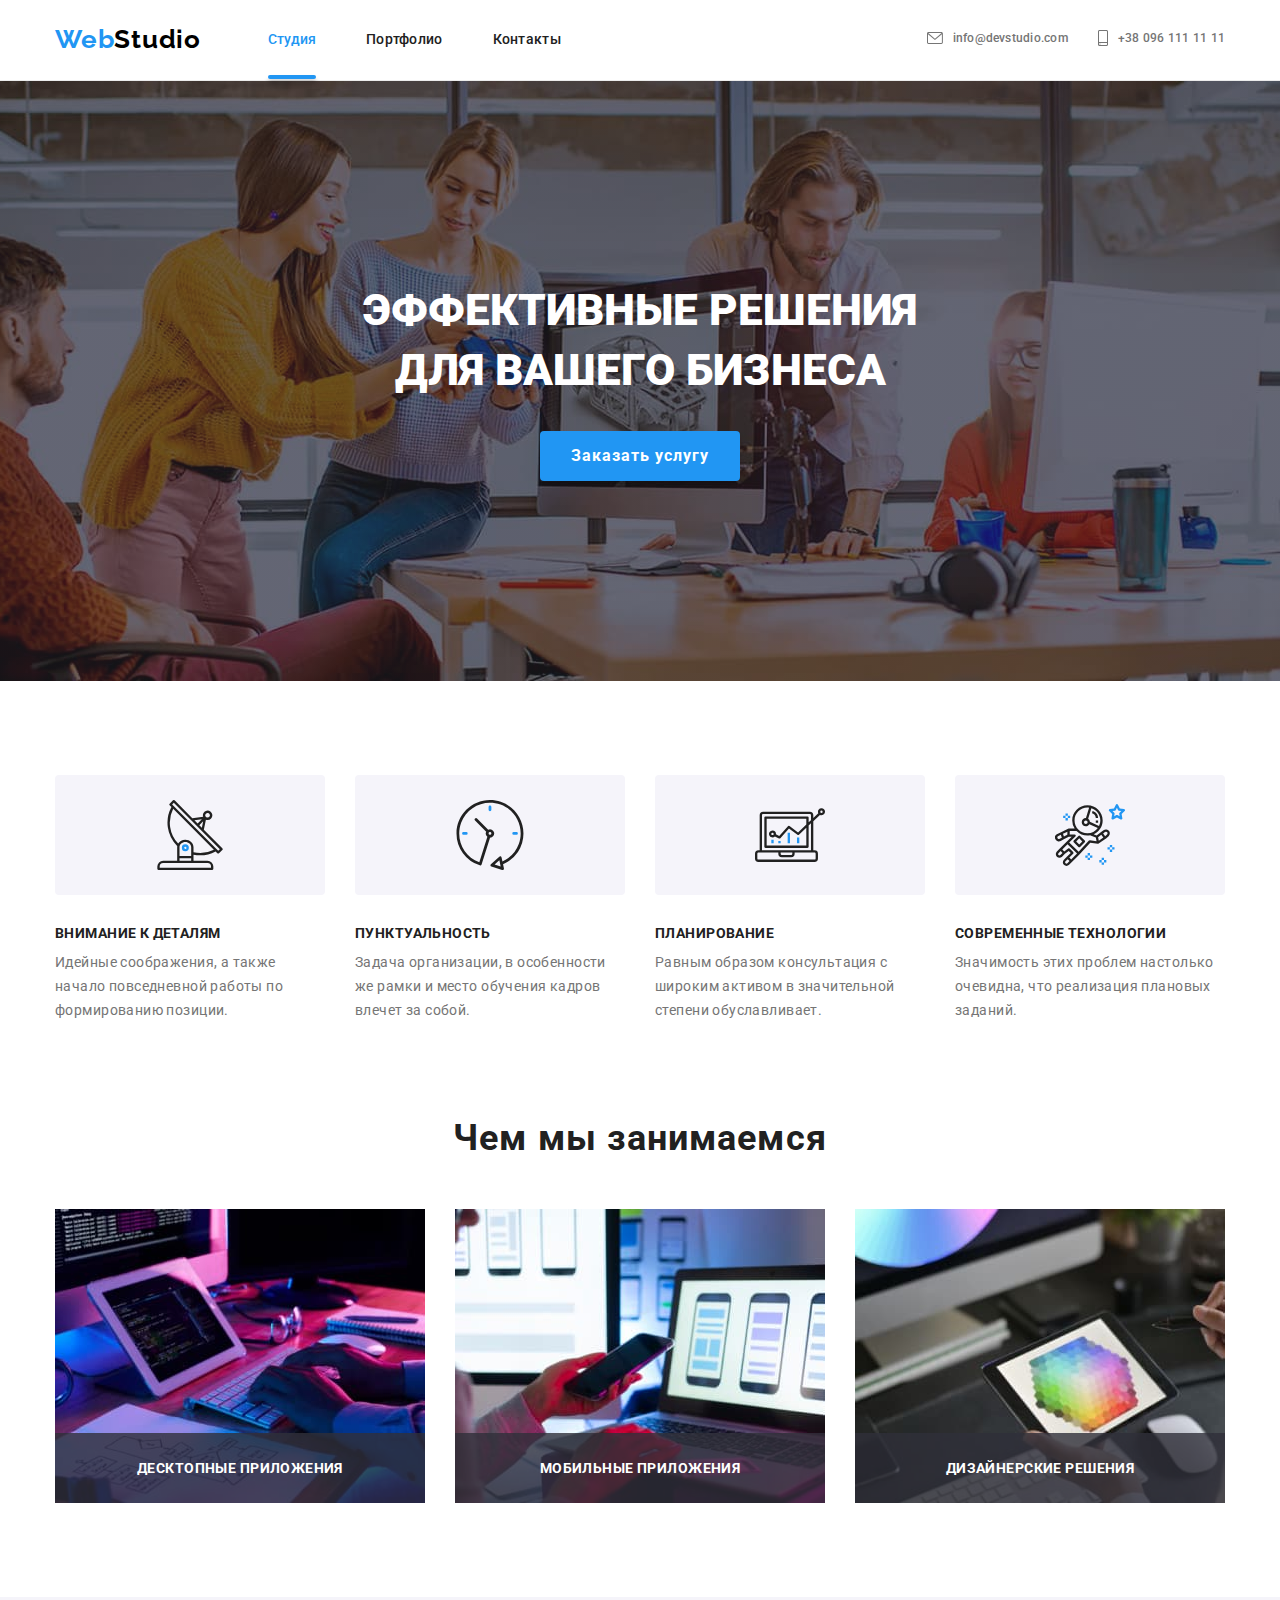
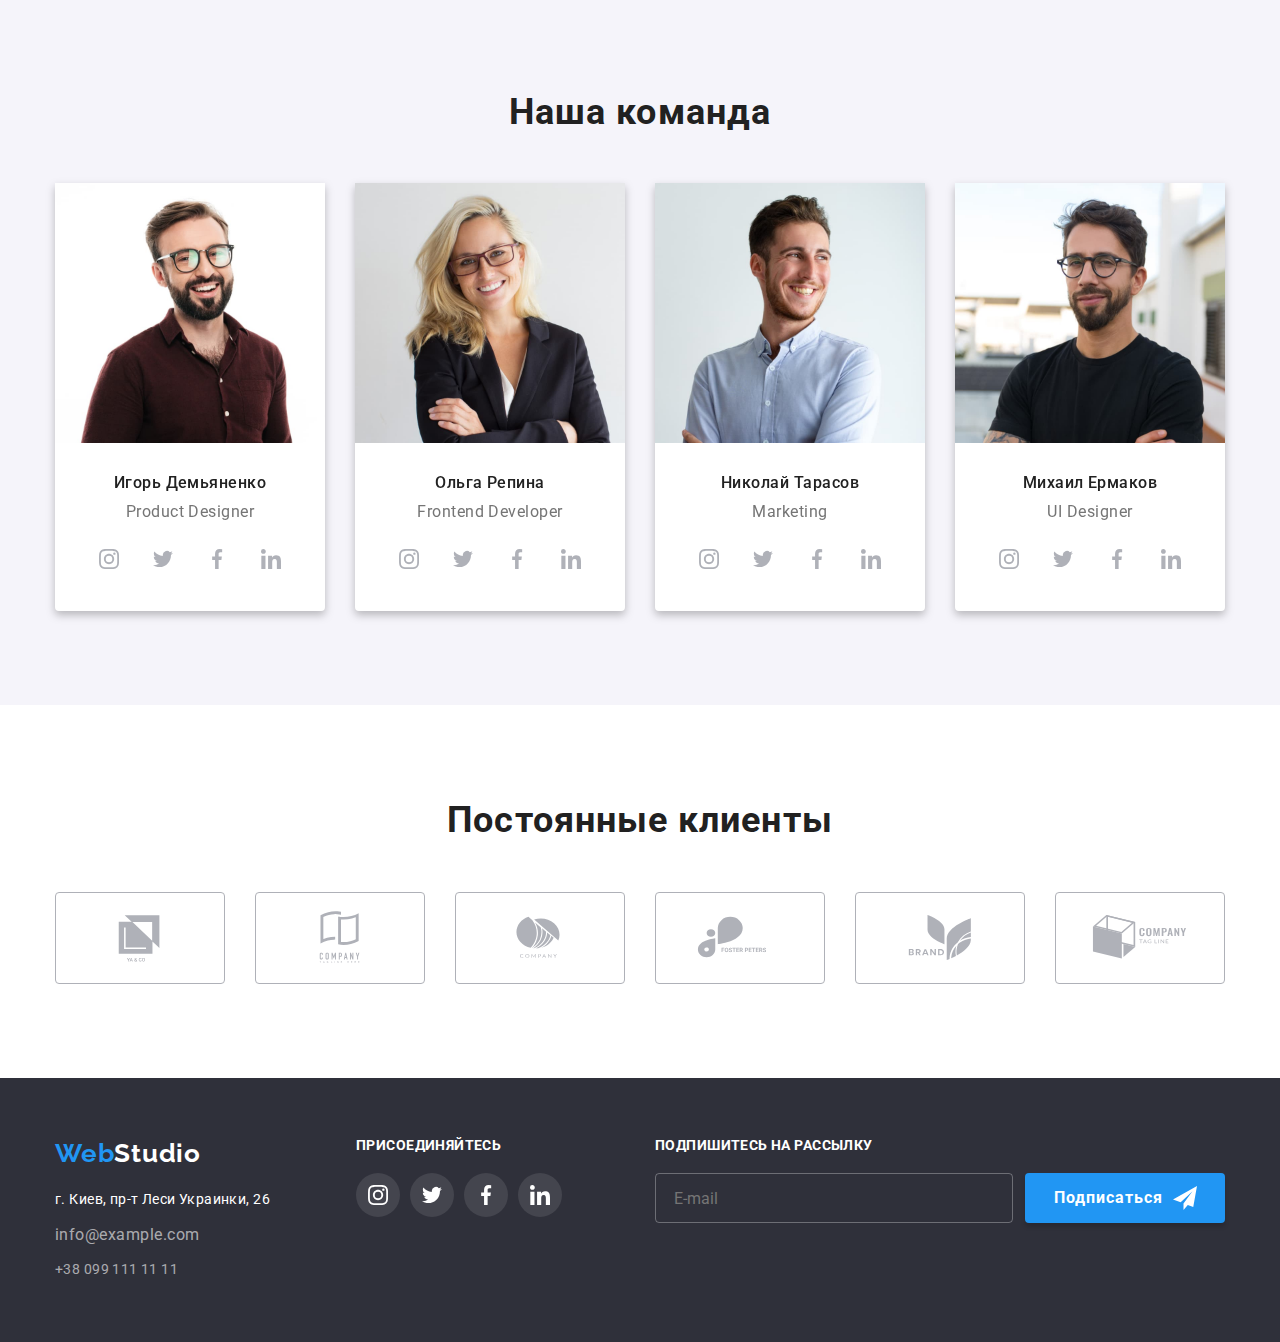
==== commit e4804dab: "shanges-10-hw-08" ====
--- a/index.html
+++ b/index.html
@@ -18,7 +18,7 @@
             
             <nav class="nav">
                     <a href="" class="logo header__logo link"><span class="logo__web">Web</span>Studio</a>
-                    <button type="button" class="menu-button is-open" aria-expanded="false" aria-controls="mob-menu" data-menu-button>
+                    <button type="button" class="menu-button  is-open" aria-expanded="false" aria-controls="mob-menu" data-menu-button>
                     <svg width="40" height="40" aria-label="переключатель мобильного меню" >
                         <use class="icon-cross" href="./images/icons.svg#icon-close_40px"></use>
                         <use class="icon-menu" href="./images/icons.svg#icon-menu_40px"></use>
@@ -31,8 +31,8 @@
                         <li class="menu__item"><a href="" class="menu__link link">Контакты</a></li>
                     </ul>
                     
+                    <div>
                     <div class="contacts">
-
                         <a href="mailto:info@devstudio.com" class="contacts__mail link">
                             <svg class="contacts__mail--icon" width="16" height="12">
                                 <use href="./images/icons.svg#icon-envelope"></use>
@@ -43,9 +43,7 @@
                                 <use href="./images/icons.svg#icon-smartphone"></use>
                             </svg>
                             +38 096 111 11 11</a>
-
                     </div>
-
                     
                     <ul class="menu-soc-list list">
                         <li class="menu-soc-item"><a href="" class="menu-soc-link link">Instagram
@@ -61,7 +59,7 @@
                                 
                             </a></li>
                     </ul>
-                                         
+                    </div>                  
                 </div>
 
             </nav>
--- a/css/main.min.css
+++ b/css/main.min.css
@@ -1,2 +1,2 @@
-:root{--header-color: #212121;--main-title-color: #ffffff;--second-title-color: #757575;--typical-padding: 94px}p,h1,h2,h3,h4,h5,h6{margin:0}ul{margin:0;padding:0}img{display:block;max-width:100%;height:auto;width:100%}body{font-family:"Roboto", sans-serif;color:#ffffff}body.is-open{overflow:hidden}body.modal-open{overflow:hidden}.list{padding:0;margin:0;list-style:none}.link{text-decoration:none}.visually-hidden{position:absolute;white-space:nowrap;width:1px;height:1px;overflow:hidden;border:0;padding:0;clip:rect(0 0 0 0);clip-path:inset(50%);margin:-1px}.container{padding-left:15px;padding-right:15px;margin:0 auto}@media screen and (min-width: 480px){.container{max-width:480px}}@media screen and (min-width: 768px){.container{max-width:768px}}@media screen and (min-width: 1200px){.container{max-width:1200px}}.header{border-bottom:1px solid #ECECEC}@media screen and (max-width: 767px){.header{position:relative}.header .container{height:100%}}@media screen and (min-width: 768px){.header{padding-top:0;padding-bottom:0}}@media screen and (min-width: 1200px){.header{padding-top:24px;padding-bottom:25px}}.header .nav{display:flex;align-items:center;justify-content:space-between}.menu-button{position:fixed;right:15px;padding:0;display:flex;justify-content:center;align-items:center;width:40px;height:40px;border:none;background-color:transparent;cursor:pointer;z-index:99}@media screen and (min-width: 768px){.menu-button{display:none}}.menu-button .icon-menu{display:none}.menu-button.is-open{position:relative;right:0}.menu-button.is-open .icon-menu{display:block}.menu-button.is-open .icon-menu:hover,.menu-button.is-open .icon-menu:focus{color:#2196F3}.menu-button.is-open .icon-cross{display:none}.menu-button.is-open .icon-cross:hover,.menu-button.is-open .icon-cross:focus{color:#2196F3}.mob-menu{background-color:#FFFFFF;padding:48px 25px}@media screen and (max-width: 767px){.mob-menu{display:none;position:fixed;top:0;left:0;z-index:1;width:100%;height:100%;overflow-y:scroll}.mob-menu.is-open{display:block}}@media screen and (min-width: 768px){.mob-menu{display:flex;justify-content:space-between;flex-grow:1;padding:21px 0}}@media screen and (min-width: 1200px){.mob-menu{padding:0 0}}.logo{font-family:'Raleway';font-weight:700;font-size:24px;line-height:1.17;letter-spacing:.03em}@media screen and (min-width: 1200px){.logo{font-size:26px;line-height:1.19}}.header__logo{color:#000000;margin-right:67px}@media screen and (max-width: 767px){.header__logo{padding-top:16px;padding-bottom:16px}}.logo__web{font-family:'Raleway';font-style:normal;font-weight:700;font-size:24px;line-height:1.17;letter-spacing:.03em;color:#2196F3}@media screen and (min-width: 1200px){.logo__web{font-size:26px;line-height:1.19}}@media screen and (max-width: 767px){.menu{margin-bottom:302px;text-align:left}}@media screen and (min-width: 768px){.menu{display:flex;align-items:center}}@media screen and (max-width: 767px){.menu__item:not(:last-child){margin-bottom:32px}}@media screen and (min-width: 768px){.menu__item:not(:last-child){margin-right:50px}}@media screen and (max-width: 767px){.contacts{display:flex;flex-direction:column-reverse;margin-bottom:64px}}@media screen and (min-width: 768px){.contacts{display:flex;flex-direction:column;margin-bottom:0;margin-top:0;margin-left:84px}}@media screen and (min-width: 1200px){.contacts{flex-direction:row;display:flex;margin:0;margin-left:auto}}@media screen and (max-width: 767px){.menu__link{font-weight:500;font-size:40px;line-height:1.18;color:var(--header-color);transition-property:color;transition-duration:250ms;transition-timing-function:cubic-bezier(0.4, 0, 0.2, 1)}.menu__link:hover,.menu__link:focus{color:#2196F3}}@media screen and (min-width: 768px){.menu__link{font-weight:500;font-size:14px;line-height:1.14;letter-spacing:.02em;color:var(--header-color);transition-property:color;transition-duration:250ms;transition-timing-function:cubic-bezier(0.4, 0, 0.2, 1);position:relative}.menu__link:hover,.menu__link:focus{color:#2196F3}}@media screen and (min-width: 768px){.menu-soc-list{display:none}}.menu__link--current{font-weight:500;font-size:14px;line-height:1.14;color:#2196F3;transition-property:color;transition-duration:250ms;transition-timing-function:cubic-bezier(0.4, 0, 0.2, 1)}@media screen and (max-width: 767px){.menu__link--current{font-weight:500;font-size:40px;line-height:1.18;color:#2196F3;text-shadow:0px 4px 4px rgba(0,0,0,0.25)}}@media screen and (min-width: 768px){.menu__link--current{font-weight:500;font-size:14px;line-height:1.14;color:#2196F3;transition-property:color;transition-duration:250ms;transition-timing-function:cubic-bezier(0.4, 0, 0.2, 1);position:relative}}@media screen and (min-width: 768px){.menu__link--current::after{position:absolute;content:"";bottom:-32px;display:block;width:100%;height:4px;background-color:#2196F3;border-radius:2px;box-shadow:0px 4px 4px rgba(0,0,0,0.25)}}@media screen and (max-width: 767px){.contacts__mail{color:#757575;font-weight:500;font-size:22px;line-height:1.17;letter-spacing:.02em}.contacts__mail:hover,.contacts__mail:focus{color:#2196F3;text-shadow:0px 4px 4px rgba(0,0,0,0.25)}}@media screen and (min-width: 768px){.contacts__mail{font-size:12px;line-height:1.17;color:var(--second-title-color);display:flex;align-items:center;transition-property:color;transition-duration:250ms;transition-timing-function:cubic-bezier(0.4, 0, 0.2, 1)}.contacts__mail:hover,.contacts__mail:focus{color:#2196F3}}@media screen and (max-width: 767px){.contacts__tel{margin-left:0;margin-bottom:32px;font-weight:500;font-size:27px;line-height:1.18;letter-spacing:.02em;color:#2196F3}.contacts__tel:hover,.contacts__tel:focus{color:#2196F3;text-shadow:0px 4px 4px rgba(0,0,0,0.25)}}@media screen and (min-width: 768px){.contacts__tel{font-size:12px;line-height:1.17;color:var(--second-title-color);margin-left:0px;margin-top:10px;display:flex;align-items:center;transition-property:color;transition-duration:250ms;transition-timing-function:cubic-bezier(0.4, 0, 0.2, 1)}.contacts__tel:hover,.contacts__tel:focus{color:#2196F3}}@media screen and (min-width: 1200px){.contacts__tel{color:var(--second-title-color);margin-left:30px;margin-top:0;display:flex;align-items:center;transition-property:color;transition-duration:250ms;transition-timing-function:cubic-bezier(0.4, 0, 0.2, 1)}.contacts__tel:hover,.contacts__tel:focus{color:#2196F3}}@media screen and (max-width: 767px){.contacts__mail--icon{display:none}}@media screen and (min-width: 768px){.contacts__mail--icon{margin-right:10px;fill:currentColor}}@media screen and (max-width: 767px){.contacts__tel--icon{display:none}}@media screen and (min-width: 768px){.contacts__tel--icon{margin-right:10px;fill:currentColor}}@media screen and (max-width: 767px){.menu-soc-list{display:flex}}.menu-soc-link{font-size:13px;line-height:1.22;letter-spacing:0.02em;color:#2196F3}@media screen and (max-width: 767px){.menu-soc-item:not(:first-child){margin-left:10px}}@media screen and (max-width: 767px){.menu-soc-item:not(:last-child):after{content:"";color:rgba(33,33,33,0.2);border-left:1px solid rgba(33,33,33,0.2);margin-left:10px}}.main{max-width:100%;margin-left:auto;margin-right:auto;background-color:#2F303A;background-image:linear-gradient(rgba(47,48,58,0.4), rgba(47,48,58,0.4)),url(../images/hero-bg-mob.jpg);background-repeat:no-repeat;background-position:center;background-size:cover;text-align:center;padding-top:118px;padding-bottom:118px}@media (min-device-pixel-ratio: 2), (min-resolution: 192dpi), (min-resolution: 2dppx){.main{background-image:linear-gradient(rgba(47,48,58,0.4), rgba(47,48,58,0.4)),url(../images/hero-bg-mob-2x.jpg)}}@media screen and (min-width: 768px){.main{padding-left:164px;padding-right:164px;background-image:linear-gradient(rgba(47,48,58,0.4), rgba(47,48,58,0.4)),url(../images/hero-bg-tab.jpg)}}@media screen and (min-width: 768px) and (min-device-pixel-ratio: 2), screen and (min-width: 768px) and (min-resolution: 192dpi), screen and (min-width: 768px) and (min-resolution: 2dppx){.main{background-image:linear-gradient(rgba(47,48,58,0.4), rgba(47,48,58,0.4)),url(../images/hero-bg-tab-2x.jpg)}}@media screen and (min-width: 1200px){.main{max-width:1600px;min-height:600px;padding-top:200px;padding-bottom:200px;background-image:linear-gradient(rgba(47,48,58,0.4), rgba(47,48,58,0.4)),url(../images/main-img.jpg)}}@media screen and (min-width: 1200px) and (min-device-pixel-ratio: 2), screen and (min-width: 1200px) and (min-resolution: 192dpi), screen and (min-width: 1200px) and (min-resolution: 2dppx){.main{background-image:linear-gradient(rgba(47,48,58,0.4), rgba(47,48,58,0.4)),url(../images/main-img-2x.jpg)}}.main-title{margin-top:0;margin-bottom:30px;margin-right:auto;margin-left:auto;font-weight:900;font-size:26px;line-height:1.62;text-transform:uppercase;max-width:360px;width:100%;text-align:center}@media screen and (min-width: 1200px){.main-title{padding-left:40px;padding-right:40px;font-size:44px;line-height:1.36;max-width:696px}}.main-btn{font-family:'Roboto';font-weight:700;font-size:16px;line-height:1.88;letter-spacing:.06em;color:#FFFFFF;cursor:pointer;background-color:#2196F3;min-width:200px;height:50px;box-shadow:0px 4px 4px rgba(0,0,0,0.15);border-radius:4px;align-items:center;border:0}.backdrop.is-hidden{visibility:hidden;opacity:0;pointer-events:none}.backdrop{position:fixed;top:0;left:0;width:100%;height:100%;overflow-y:scroll;background-color:rgba(0,0,0,0.2);transition:opacity 250ms cubic-bezier(0.4, 0, 0.2, 1),visibility 250ms cubic-bezier(0.4, 0, 0.2, 1)}.backdrop.is-hidden .footer-input{transform:translate(-50%, -50%) scale(0)}.modal{overflow-y:scroll;position:fixed;left:50%;top:50%;transform:translate(-50%, -50%) scale(1);width:calc(100% - 15px);background-color:#ffffff;border-radius:5px;transition:transform 250ms cubic-bezier(0.4, 0, 0.2, 1);padding:40px}@media (min-width: 462px){.modal{position:fixed}}@media screen and (min-width: 768px){.modal{width:450px;min-height:609px}}@media screen and (min-width: 1200px){.modal{width:528px;min-height:581px}}.modal-btn{position:absolute;top:8px;right:8px;width:30px;height:30px;padding:0;border:1px solid rgba(0,0,0,0.1);border-radius:50%;background-color:transparent;display:flex;align-items:center;justify-content:center;cursor:pointer}.icon-close:hover{fill:#2196F3}.modal-title{font-weight:700;font-size:15px;line-height:1.15;text-align:center;letter-spacing:0.03em;color:#212121;margin-bottom:12px}.modal-input{width:100%;height:40px;border:1px solid rgba(33,33,33,0.2);border-radius:4px;background-color:transparent;margin-bottom:10px;margin-top:4px;padding-left:40px;outline:transparent;transition-property:border-color;transition-duration:250ms;transition-timing-function:cubic-bezier(0.4, 0, 0.2, 1)}.modal-input:focus,.modal-input:hover{border-color:#2196F3}.modal-label{display:block;font-weight:400;font-size:12px;line-height:1.16;letter-spacing:0.01em;color:#757575;text-align:left}.modal-commit{width:100%;height:120px;border:1px solid rgba(33,33,33,0.2);border-radius:4px;background-color:transparent;resize:none;margin-top:4px;padding:12px;outline:transparent;transition-property:border-color;transition-duration:250ms;transition-timing-function:cubic-bezier(0.4, 0, 0.2, 1)}.modal-commit:focus,.modal-commit:hover{border-color:#2196F3}.modal-commit::placeholder{font-weight:400;font-size:12px;line-height:1.17;letter-spacing:0.01em;color:rgba(117,117,117,0.5)}.icon{position:relative;transition-property:fill;transition-duration:250ms;transition-timing-function:cubic-bezier(0.4, 0, 0.2, 1)}.icon:focus,.icon:hover{fill:#2196F3}.icon-modal-input{position:absolute;top:50%;transform:translateY(-50%);left:12px;display:inline-block;width:18px;height:18px;background-color:var(--main-title-color)}.modal-input:focus+.icon-modal-input{fill:#2196F3}.check-text{font-weight:400;font-size:12px;line-height:1.17;letter-spacing:0.03em;color:#757575;display:flex;align-items:center;transition-property:color;transition-duration:250ms;transition-timing-function:cubic-bezier(0.4, 0, 0.2, 1)}.check-text:focus,.check-text:hover{color:#2196F3}@media screen and (min-width: 1200px){.check-text{font-size:14px;line-height:1.71}}.check-agree{margin-left:8px;text-align:start}.check-text a{color:#2196F3}.check-text::before{content:'';width:16px;height:15px;border:1px solid #212121;border-radius:2px;outline:transparent;transition-property:color;transition-duration:250ms;transition-timing-function:cubic-bezier(0.4, 0, 0.2, 1)}.check-text:hover::before{content:'';width:16px;height:15px;border:1px solid #2196F3;border-radius:2px;outline:transparent}.input-check:checked+.check-text::before{background-color:#2196F3;background-image:url(../images/icon-check.svg);background-repeat:no-repeat;background-position:center;border:none}.modal-field-check{margin-top:20px;margin-bottom:30px}.properties{padding-top:60px;padding-bottom:60px}@media screen and (min-width: 1200px){.properties{padding-top:var(--typical-padding);padding-bottom:0}}.properties-list{display:flex;flex-wrap:wrap;gap:30px}.properties-title{font-weight:700;font-size:14px;line-height:1.14;letter-spacing:.03em;text-align:center;text-transform:uppercase;color:var(--header-color);margin-bottom:10px}.properties-text{font-weight:400;font-size:14px;line-height:1.71;letter-spacing:.03em;color:var(--second-title-color)}.properties-item{width:100%}@media screen and (min-width: 768px){.properties-item{width:calc((100% - 30px) / 2)}}@media screen and (min-width: 1200px){.properties-item{width:calc((100% - 90px) / 4)}}.properties-icon{width:100%;height:120px;display:flex;margin-bottom:30px;justify-content:center;align-items:center;border-radius:4px;background-color:#F5F4FA}.team{background-color:#F5F4FA;padding-top:60px;padding-bottom:60px}@media screen and (min-width: 1200px){.team{padding-top:var(--typical-padding);padding-bottom:var(--typical-padding)}}.team-first-title{font-weight:700;font-size:36px;line-height:1.18;letter-spacing:.03em;text-align:center;color:var(--header-color);margin-bottom:50px}@media screen and (min-width: 1200px){.team-first-title{line-height:1.17}}.team-list{display:flex;flex-wrap:wrap;gap:30px}.team-second-title{font-weight:500;font-size:16px;line-height:1.19;letter-spacing:.03em;color:var(--header-color);text-align:center;margin-top:30px;margin-bottom:10px}.team-text{font-size:16px;line-height:1.19;letter-spacing:.03em;color:var(--second-title-color);text-align:center}.team-description{padding-bottom:16px}.team-item{background-color:var(--main-title-color);padding-bottom:30px;filter:drop-shadow(0px 4px 4px rgba(0,0,0,0.25));border-radius:0px 0px 4px 4px;width:100%}@media screen and (min-width: 768px){.team-item{width:calc((100% - 30px) / 2)}}@media screen and (min-width: 1200px){.team-item{width:calc((100% - 90px) / 4)}}.team-soc-list{display:flex;justify-content:center}.team-soc-item{width:44px;height:44px;margin-left:10px}.team-soc-item:first-child{margin-left:0}.team-soc-link{display:flex;align-items:center;justify-content:center;width:100%;height:100%;border-radius:50%;cursor:pointer;transition-property:background-color;transition-duration:250ms;transition-timing-function:cubic-bezier(0.4, 0, 0.2, 1)}.team-soc-link:hover,.team-soc-link:focus{background-color:#2196F3}.team-soc-icon{background-color:#FFFFFF;fill:#AFB1B8;transition-property:background-color;transition-duration:250ms;transition-timing-function:cubic-bezier(0.4, 0, 0.2, 1)}.team-soc-link:hover .team-soc-icon,.team-soc-link:focus .team-soc-icon{background-color:#2196F3;fill:#FFFFFF}@media screen and (max-width: 1199px){.work{display:none}}@media screen and (min-width: 1200px){.work{padding-top:var(--typical-padding);padding-bottom:var(--typical-padding)}}.work-title{font-weight:700;font-size:36px;line-height:1.17;letter-spacing:.03em;text-align:center;color:var(--header-color);margin-bottom:50px}.work-list{display:flex}.work-item+.work-item{margin-left:30px}.thumb-work{position:relative}.thumb-work-title{font-style:normal;font-size:14px;line-height:16px;text-align:center;letter-spacing:0.03em;text-transform:uppercase;display:flex;align-items:center;justify-content:center}.thumb-work>.thumb-work-title{position:absolute;bottom:0;left:0;width:370px;height:70px;background:rgba(47,48,58,0.8)}.clients{padding-top:60px;padding-bottom:60px}@media screen and (min-width: 1200px){.clients{padding-top:var(--typical-padding);padding-bottom:var(--typical-padding)}}.clients__title{font-weight:700;font-size:28px;line-height:1.18;letter-spacing:.03em;text-align:center;color:var(--header-color);margin-bottom:30px}@media screen and (min-width: 1200px){.clients__title{font-weight:700;font-size:36px;line-height:1.17;letter-spacing:.03em;margin-bottom:50px}}.clients__list{display:flex;flex-wrap:wrap;gap:30px}.clients__item{height:92px;width:100%;width:calc((100% - 30px) / 2)}@media screen and (min-width: 768px){.clients__item{width:calc((100% - 60px) / 3)}}@media screen and (min-width: 1200px){.clients__item{width:calc((100% - 150px) / 6)}}.clients__link{display:flex;align-items:center;justify-content:center;width:100%;height:92px;background-color:var(--main-title-color);fill:#AFB1B8;border:1px solid #AFB1B8;border-radius:4px;transition-property:border-color;transition-duration:250ms;transition-timing-function:cubic-bezier(0.4, 0, 0.2, 1);transition-property:fill;transition-duration:250ms;transition-timing-function:cubic-bezier(0.4, 0, 0.2, 1)}.clients__link:hover,.clients__link:focus{border-color:#2196F3;fill:#2196F3}.clients-icon{width:100%;fill:#ffffff;transition-property:border-color;transition-duration:250ms;transition-timing-function:cubic-bezier(0.4, 0, 0.2, 1);transition-property:fill;transition-duration:250ms;transition-timing-function:cubic-bezier(0.4, 0, 0.2, 1)}.clients__link:hover .clients-icon,.clients__link:focus .clients-icon{border-color:#2196F3;fill:#2196F3}.footer{background-color:#2F303A;padding-top:60px;padding-bottom:60px}@media screen and (max-width: 767px){.footer{text-align:center}}@media screen and (max-width: 1199px){.footer{text-align:center}}@media screen and (min-width: 1200px){.footer{display:flex}.footer .container{display:flex}}@media screen and (min-width: 768px){.footer-wrapper{display:flex;justify-content:center}}.logo--color-white{color:#FFFFFF}.footer-contacts{margin-top:20px}@media screen and (max-width: 767px){.footer-contacts{text-align:center;margin-bottom:60px}}.footer-contacts__link{font-style:normal;font-size:14px;line-height:1.71;letter-spacing:.03em;color:#FFFFFF;transition-property:color;transition-duration:250ms;transition-timing-function:cubic-bezier(0.4, 0, 0.2, 1)}.footer-contacts__link:hover,.footer-contacts__link:focus{color:#2196F3}.footer-contacts__mail{margin-top:9px}.footer-contacts__mail--link{font-style:normal;font-size:14x;line-height:1.71;letter-spacing:.03em;color:rgba(255,255,255,0.6);transition-property:color;transition-duration:250ms;transition-timing-function:cubic-bezier(0.4, 0, 0.2, 1)}.footer-contacts__mail--link:hover,.footer-contacts__mail--link:focus{color:#2196F3}.footer-contacts__tel{margin-top:9px}.footer-contacts__tel--link{font-style:normal;font-weight:400;font-size:14px;line-height:1.71;letter-spacing:.03em;color:rgba(255,255,255,0.6);transition-property:color;transition-duration:250ms;transition-timing-function:cubic-bezier(0.4, 0, 0.2, 1)}.footer-contacts__tel--link:hover,.footer-contacts__tel--link:focus{color:#2196F3}@media screen and (min-width: 768px){.footer-communications{margin-right:165px}}@media screen and (min-width: 1200px){.footer-communications{margin-right:70px;width:231px}}.social__title{font-weight:700;font-size:14px;line-height:1.14;letter-spacing:.03em;text-transform:uppercase;color:var(--main-title-color);margin-bottom:20px}.social__list{display:flex;justify-content:center}.social__item{width:44px;height:44px;margin-left:10px}.social__item:first-child{margin-left:0}.social__link{display:flex;align-items:center;justify-content:center;width:100%;height:100%;border-radius:50%;cursor:pointer;background-color:rgba(255,255,255,0.1);transition-property:background-color;transition-duration:250ms;transition-timing-function:cubic-bezier(0.4, 0, 0.2, 1)}.social__link:hover,.social__link:focus{background-color:#2196F3}.social__icon{fill:#FFFFFF;background-color:#44454e;transition-property:background-color;transition-duration:250ms;transition-timing-function:cubic-bezier(0.4, 0, 0.2, 1)}.social__link:hover .social__icon,.social__link:focus .social__icon{fill:#FFFFFF;background-color:#2196F3}@media screen and (max-width: 767px){.footer__social{text-align:center;margin-bottom:60px}}@media screen and (min-width: 768px){.footer__social{margin-right:93px}}@media screen and (min-width: 768px){.footer-form{margin-top:60px}}@media screen and (min-width: 1200px){.footer-form{margin:0;max-width:570px}}.footer__input{width:358px;height:50px;border:1px solid rgba(255,255,255,0.3);border-radius:4px;background-color:transparent;outline:transparent;color:#FFFFFF;padding-left:18px;margin-bottom:20px}@media screen and (max-width: 767px){.footer__input{width:100%}}@media screen and (min-width: 768px){.footer__input{width:450px}}@media screen and (max-width: 767px){.footer-form__input{display:block}}@media screen and (min-width: 768px){.footer-form__input{display:block}}@media screen and (min-width: 1200px){.footer-form__input{display:flex}}.footer__btn{font-weight:700;font-size:16px;line-height:1.88;letter-spacing:.06em;color:#FFFFFF;cursor:pointer;background-color:#2196F3;min-width:200px;height:50px;box-shadow:0px 4px 4px rgba(0,0,0,0.15);border-radius:4px;display:flex;align-items:center;justify-content:center}@media screen and (max-width: 767px){.footer__btn{margin:0 auto;border:0;padding:0}}@media screen and (min-width: 768px){.footer__btn{margin:0 auto;border:0;padding:0}}@media screen and (min-width: 1200px){.footer__btn{margin-left:12px;border:0;padding-right:28px;padding-left:29px;padding-top:0;padding-bottom:0}}@media screen and (min-width: 1200px){.footer__btn .icon__send{margin-left:10px}}.portfolio{padding-top:60px;padding-bottom:60px}@media screen and (min-width: 1200px){.portfolio{padding-top:var(--typical-padding);padding-bottom:var(--typical-padding)}}.potfolio-filters-list{display:flex;flex-wrap:wrap;gap:15px;margin-bottom:50px;width:100%}@media screen and (min-width: 768px){.potfolio-filters-list{margin-bottom:40px;gap:15px 8px;justify-content:center}}.portfolio-filter-btn{font-family:inherit;font-style:normal;font-weight:500;font-size:16px;line-height:1.62;letter-spacing:.03em;background-color:#F5F4FA;color:#212121;cursor:pointer;padding:6px 22px 6px 22px;border-radius:4px;border:0;transition-property:color, box-shadow, background-color;transition-duration:250ms;transition-timing-function:cubic-bezier(0.4, 0, 0.2, 1)}.portfolio-filter-btn:hover,.portfolio-filter-btn:focus{background-color:#2196F3;color:#FFFFFF;box-shadow:0px 3px 1px rgba(0,0,0,0.1),0px 1px 2px rgba(0,0,0,0.08),0px 2px 2px rgba(0,0,0,0.12)}.projects-list{display:flex;flex-wrap:wrap;gap:30px}.project-item{cursor:pointer;transition-property:box-shadow;transition-duration:250ms;transition-timing-function:cubic-bezier(0.4, 0, 0.2, 1);width:100%}.project-item:hover,.project-item:hover{box-shadow:0px 1px 1px rgba(0,0,0,0.12),0px 4px 4px rgba(0,0,0,0.06),1px 4px 6px rgba(0,0,0,0.16)}@media screen and (min-width: 768px){.project-item{width:calc((100% - 30px) / 2);height:440px}}@media screen and (min-width: 1200px){.project-item{width:calc((100% - 60px) / 3)}}.project-title{font-style:normal;font-weight:700;font-size:18px;line-height:2;letter-spacing:.06em;color:#212121;margin-bottom:4px}.projects-text{font-size:16px;line-height:1.88;letter-spacing:.03em;color:#757575}.project-item-border{border:1px solid #EEEEEE;padding:20px 24px;flex-grow:1}.project-top-wrap{position:relative;overflow:hidden}.project-top-text{position:absolute;top:0;font-size:18px;line-height:1.56;letter-spacing:.03em;color:#FFFFFF;background-color:rgba(33,150,243,0.9);padding:63px 24px;height:100%;overflow:auto;transform:translateY(100%);transition:transform 250ms cubic-bezier(0.4, 0, 0.2, 1)}.project-item:hover .project-top-text{transform:translateY(0)}.project-link{display:flex;flex-direction:column;height:100%;width:100%}
+:root{--header-color: #212121;--main-title-color: #ffffff;--second-title-color: #757575;--typical-padding: 94px}p,h1,h2,h3,h4,h5,h6{margin:0}ul{margin:0;padding:0}img{display:block;max-width:100%;height:auto;width:100%}body{font-family:"Roboto", sans-serif;color:#ffffff}body.is-open{overflow:hidden}body.modal-open{overflow:hidden}.list{padding:0;margin:0;list-style:none}.link{text-decoration:none}.visually-hidden{position:absolute;white-space:nowrap;width:1px;height:1px;overflow:hidden;border:0;padding:0;clip:rect(0 0 0 0);clip-path:inset(50%);margin:-1px}.container{padding-left:15px;padding-right:15px;margin:0 auto}@media screen and (min-width: 480px){.container{max-width:480px}}@media screen and (min-width: 768px){.container{max-width:768px}}@media screen and (min-width: 1200px){.container{max-width:1200px}}.header{border-bottom:1px solid #ECECEC}@media screen and (max-width: 767px){.header{position:relative}.header .container{height:100%}}@media screen and (min-width: 768px){.header{padding-top:0;padding-bottom:0}}@media screen and (min-width: 1200px){.header{padding-top:24px;padding-bottom:25px}}.header .nav{display:flex;align-items:center;justify-content:space-between}.menu-button{position:fixed;right:15px;padding:0;display:flex;justify-content:center;align-items:center;width:40px;height:40px;border:none;background-color:transparent;cursor:pointer;z-index:9}.menu-button:hover,.menu-button:focus{fill:#2196F3}@media screen and (min-width: 768px){.menu-button{display:none}}.menu-button .icon-menu{display:none}.menu-button.is-open{position:relative;right:0}.menu-button.is-open .icon-menu{display:block}.menu-button.is-open .icon-cross{display:none}.mob-menu{background-color:#FFFFFF;padding:48px 25px}@media screen and (max-width: 767px){.mob-menu{display:none;position:fixed;top:0;left:0;z-index:1;width:100%;height:100%;overflow-y:scroll}.mob-menu.is-open{display:flex;flex-direction:column;justify-content:space-between}}@media screen and (min-width: 768px){.mob-menu{display:flex;justify-content:space-between;flex-grow:1;padding:21px 0}}@media screen and (min-width: 1200px){.mob-menu{padding:0 0}}.logo{font-family:'Raleway';font-weight:700;font-size:24px;line-height:1.17;letter-spacing:.03em}@media screen and (min-width: 1200px){.logo{font-size:26px;line-height:1.19}}.header__logo{color:#000000;margin-right:67px}@media screen and (max-width: 767px){.header__logo{padding-top:16px;padding-bottom:16px}}.logo__web{font-family:'Raleway';font-style:normal;font-weight:700;font-size:24px;line-height:1.17;letter-spacing:.03em;color:#2196F3}@media screen and (min-width: 1200px){.logo__web{font-size:26px;line-height:1.19}}@media screen and (max-width: 479px){.menu{margin-bottom:0;text-align:left}}@media screen and (min-width: 480px){.menu{margin-bottom:302px;text-align:left}}@media screen and (min-width: 768px){.menu{display:flex;align-items:center;margin-bottom:0}}@media screen and (max-width: 767px){.menu__item:not(:last-child){margin-bottom:32px}}@media screen and (min-width: 768px){.menu__item:not(:last-child){margin-right:50px}}@media screen and (max-width: 767px){.contacts{display:flex;flex-direction:column-reverse;margin-bottom:64px}}@media screen and (min-width: 768px){.contacts{display:flex;flex-direction:column;margin-bottom:0;margin-top:0;margin-left:84px}}@media screen and (min-width: 1200px){.contacts{flex-direction:row;display:flex;margin:0;margin-left:auto}}@media screen and (max-width: 767px){.menu__link{font-weight:500;font-size:40px;line-height:1.18;color:var(--header-color);transition-property:color;transition-duration:250ms;transition-timing-function:cubic-bezier(0.4, 0, 0.2, 1)}.menu__link:hover,.menu__link:focus{color:#2196F3}}@media screen and (min-width: 768px){.menu__link{font-weight:500;font-size:14px;line-height:1.14;letter-spacing:.02em;color:var(--header-color);transition-property:color;transition-duration:250ms;transition-timing-function:cubic-bezier(0.4, 0, 0.2, 1);position:relative}.menu__link:hover,.menu__link:focus{color:#2196F3}}@media screen and (min-width: 768px){.menu-soc-list{display:none}}.menu__link--current{font-weight:500;font-size:14px;line-height:1.14;color:#2196F3;transition-property:color;transition-duration:250ms;transition-timing-function:cubic-bezier(0.4, 0, 0.2, 1)}@media screen and (max-width: 767px){.menu__link--current{font-weight:500;font-size:40px;line-height:1.18;color:#2196F3;text-shadow:0px 4px 4px rgba(0,0,0,0.25)}}@media screen and (min-width: 768px){.menu__link--current{font-weight:500;font-size:14px;line-height:1.14;color:#2196F3;transition-property:color;transition-duration:250ms;transition-timing-function:cubic-bezier(0.4, 0, 0.2, 1);position:relative}}@media screen and (min-width: 768px){.menu__link--current::after{position:absolute;content:"";bottom:-32px;display:block;width:100%;height:4px;background-color:#2196F3;border-radius:2px;box-shadow:0px 4px 4px rgba(0,0,0,0.25)}}@media screen and (max-width: 479px){.contacts__mail{color:#757575;font-weight:500;font-size:22px;line-height:1.17;letter-spacing:.02em}.contacts__mail:hover,.contacts__mail:focus{color:#2196F3;text-shadow:0px 4px 4px rgba(0,0,0,0.25)}}@media screen and (min-width: 480px){.contacts__mail{color:#757575;font-weight:500;font-size:24px;line-height:1.17;letter-spacing:.02em}.contacts__mail:hover,.contacts__mail:focus{color:#2196F3;text-shadow:0px 4px 4px rgba(0,0,0,0.25)}}@media screen and (min-width: 768px){.contacts__mail{font-size:12px;line-height:1.17;color:var(--second-title-color);display:flex;align-items:center;transition-property:color;transition-duration:250ms;transition-timing-function:cubic-bezier(0.4, 0, 0.2, 1)}.contacts__mail:hover,.contacts__mail:focus{color:#2196F3}}@media screen and (max-width: 479px){.contacts__tel{margin-left:0;margin-bottom:32px;font-weight:500;font-size:27px;line-height:1.18;letter-spacing:.02em;color:#2196F3}.contacts__tel:hover,.contacts__tel:focus{color:#2196F3;text-shadow:0px 4px 4px rgba(0,0,0,0.25)}}@media screen and (min-width: 480px){.contacts__tel{margin-left:0;margin-bottom:32px;font-weight:500;font-size:34px;line-height:1.18;letter-spacing:.02em;color:#2196F3}.contacts__tel:hover,.contacts__tel:focus{color:#2196F3;text-shadow:0px 4px 4px rgba(0,0,0,0.25)}}@media screen and (min-width: 768px){.contacts__tel{font-size:12px;line-height:1.17;color:var(--second-title-color);margin-left:0px;margin-top:10px;margin-bottom:0px;display:flex;align-items:center;transition-property:color;transition-duration:250ms;transition-timing-function:cubic-bezier(0.4, 0, 0.2, 1)}.contacts__tel:hover,.contacts__tel:focus{color:#2196F3}}@media screen and (min-width: 1200px){.contacts__tel{color:var(--second-title-color);margin-left:30px;margin-top:0;display:flex;align-items:center;transition-property:color;transition-duration:250ms;transition-timing-function:cubic-bezier(0.4, 0, 0.2, 1)}.contacts__tel:hover,.contacts__tel:focus{color:#2196F3}}@media screen and (max-width: 767px){.contacts__mail--icon{display:none}}@media screen and (min-width: 768px){.contacts__mail--icon{margin-right:10px;fill:currentColor}}@media screen and (max-width: 767px){.contacts__tel--icon{display:none}}@media screen and (min-width: 768px){.contacts__tel--icon{margin-right:10px;fill:currentColor}}@media screen and (max-width: 767px){.menu-soc-list{display:flex}}@media screen and (max-width: 479px){.menu-soc-link{font-size:13px;line-height:1.22;letter-spacing:0.02em;color:#2196F3}}@media screen and (min-width: 480px){.menu-soc-link{font-size:18px;line-height:1.22;letter-spacing:0.02em;color:#2196F3}}@media screen and (max-width: 767px){.menu-soc-item:not(:first-child){margin-left:10px}}@media screen and (max-width: 767px){.menu-soc-item:not(:last-child):after{content:"";color:rgba(33,33,33,0.2);border-left:1px solid rgba(33,33,33,0.2);margin-left:10px}}.main{max-width:100%;margin-left:auto;margin-right:auto;background-color:#2F303A;background-image:linear-gradient(rgba(47,48,58,0.4), rgba(47,48,58,0.4)),url(../images/hero-bg-mob.jpg);background-repeat:no-repeat;background-position:center;background-size:cover;text-align:center;padding-top:118px;padding-bottom:118px}@media (min-device-pixel-ratio: 2), (min-resolution: 192dpi), (min-resolution: 2dppx){.main{background-image:linear-gradient(rgba(47,48,58,0.4), rgba(47,48,58,0.4)),url(../images/hero-bg-mob-2x.jpg)}}@media screen and (min-width: 768px){.main{padding-left:164px;padding-right:164px;background-image:linear-gradient(rgba(47,48,58,0.4), rgba(47,48,58,0.4)),url(../images/hero-bg-tab.jpg)}}@media screen and (min-width: 768px) and (min-device-pixel-ratio: 2), screen and (min-width: 768px) and (min-resolution: 192dpi), screen and (min-width: 768px) and (min-resolution: 2dppx){.main{background-image:linear-gradient(rgba(47,48,58,0.4), rgba(47,48,58,0.4)),url(../images/hero-bg-tab-2x.jpg)}}@media screen and (min-width: 1200px){.main{max-width:1600px;min-height:600px;padding-top:200px;padding-bottom:200px;background-image:linear-gradient(rgba(47,48,58,0.4), rgba(47,48,58,0.4)),url(../images/main-img.jpg)}}@media screen and (min-width: 1200px) and (min-device-pixel-ratio: 2), screen and (min-width: 1200px) and (min-resolution: 192dpi), screen and (min-width: 1200px) and (min-resolution: 2dppx){.main{background-image:linear-gradient(rgba(47,48,58,0.4), rgba(47,48,58,0.4)),url(../images/main-img-2x.jpg)}}.main-title{margin-top:0;margin-bottom:30px;margin-right:auto;margin-left:auto;font-weight:900;font-size:26px;line-height:1.62;text-transform:uppercase;max-width:360px;width:100%;text-align:center}@media screen and (min-width: 1200px){.main-title{padding-left:40px;padding-right:40px;font-size:44px;line-height:1.36;max-width:696px}}.main-btn{font-family:'Roboto';font-weight:700;font-size:16px;line-height:1.88;letter-spacing:.06em;color:#FFFFFF;cursor:pointer;background-color:#2196F3;min-width:200px;height:50px;box-shadow:0px 4px 4px rgba(0,0,0,0.15);border-radius:4px;align-items:center;border:0}.backdrop.is-hidden{visibility:hidden;opacity:0;pointer-events:none}.backdrop{position:fixed;top:0;left:0;width:100%;height:100%;overflow-y:scroll;z-index:10;background-color:rgba(0,0,0,0.2);transition:opacity 250ms cubic-bezier(0.4, 0, 0.2, 1),visibility 250ms cubic-bezier(0.4, 0, 0.2, 1)}.backdrop.is-hidden .footer-input{transform:translate(-50%, -50%) scale(0)}.modal{overflow-y:scroll;position:fixed;left:50%;top:50%;transform:translate(-50%, -50%) scale(1);background-color:#ffffff;border-radius:5px;transition:transform 250ms cubic-bezier(0.4, 0, 0.2, 1);padding:40px}@media screen and (max-width: 479px){.modal{width:calc(100% - 15px);max-height:609px;height:85%;overflow-y:scroll}}@media screen and (min-width: 480px){.modal{width:450px;max-height:609px}}@media screen and (min-width: 1200px){.modal{width:528px;max-height:581px}}.modal-btn{position:absolute;top:8px;right:8px;width:30px;height:30px;padding:0;border:1px solid rgba(0,0,0,0.1);border-radius:50%;background-color:transparent;display:flex;align-items:center;justify-content:center;cursor:pointer}.icon-close:hover{fill:#2196F3}.modal-title{font-weight:700;font-size:15px;line-height:1.15;text-align:center;letter-spacing:0.03em;color:#212121;margin-bottom:12px}.modal-input{width:100%;height:40px;border:1px solid rgba(33,33,33,0.2);border-radius:4px;background-color:transparent;margin-bottom:10px;margin-top:4px;padding-left:40px;outline:transparent;transition-property:border-color;transition-duration:250ms;transition-timing-function:cubic-bezier(0.4, 0, 0.2, 1)}.modal-input:focus,.modal-input:hover{border-color:#2196F3}.modal-label{display:block;font-weight:400;font-size:12px;line-height:1.16;letter-spacing:0.01em;color:#757575;text-align:left}.modal-commit{width:100%;height:120px;border:1px solid rgba(33,33,33,0.2);border-radius:4px;background-color:transparent;resize:none;margin-top:4px;padding:12px;outline:transparent;transition-property:border-color;transition-duration:250ms;transition-timing-function:cubic-bezier(0.4, 0, 0.2, 1)}.modal-commit:focus,.modal-commit:hover{border-color:#2196F3}.modal-commit::placeholder{font-weight:400;font-size:12px;line-height:1.17;letter-spacing:0.01em;color:rgba(117,117,117,0.5)}.icon{position:relative;transition-property:fill;transition-duration:250ms;transition-timing-function:cubic-bezier(0.4, 0, 0.2, 1)}.icon:focus,.icon:hover{fill:#2196F3}.icon-modal-input{position:absolute;top:50%;transform:translateY(-50%);left:12px;display:inline-block;width:18px;height:18px;background-color:var(--main-title-color)}.modal-input:focus+.icon-modal-input{fill:#2196F3}.check-text{font-weight:400;font-size:12px;line-height:1.17;letter-spacing:0.03em;color:#757575;display:flex;align-items:center;transition-property:color;transition-duration:250ms;transition-timing-function:cubic-bezier(0.4, 0, 0.2, 1)}.check-text:focus,.check-text:hover{color:#2196F3}@media screen and (min-width: 1200px){.check-text{font-size:14px;line-height:1.71}}.check-agree{margin-left:8px;text-align:start}.check-text a{color:#2196F3}.check-text::before{content:'';min-width:16px;height:15px;border:1px solid #212121;border-radius:2px;outline:transparent;transition-property:color;transition-duration:250ms;transition-timing-function:cubic-bezier(0.4, 0, 0.2, 1)}.check-text:hover::before{content:'';width:16px;height:15px;border:1px solid #2196F3;border-radius:2px;outline:transparent}.input-check:checked+.check-text::before{background-color:#2196F3;background-image:url(../images/icon-check.svg);background-repeat:no-repeat;background-position:center;border:none}.modal-field-check{margin-top:20px;margin-bottom:30px}.properties{padding-top:60px;padding-bottom:60px}@media screen and (min-width: 1200px){.properties{padding-top:var(--typical-padding);padding-bottom:0}}.properties-list{display:flex;flex-wrap:wrap;gap:30px}.properties-title{font-weight:700;font-size:14px;line-height:1.17;letter-spacing:.03em;text-align:center;text-transform:uppercase;color:var(--header-color);margin-bottom:10px}@media screen and (min-width: 768px){.properties-title{text-align:left}}.properties-text{font-weight:400;font-size:14px;line-height:1.71;letter-spacing:.03em;color:var(--second-title-color)}.properties-item{width:100%}@media screen and (min-width: 768px){.properties-item{width:calc((100% - 30px) / 2)}}@media screen and (min-width: 1200px){.properties-item{width:calc((100% - 90px) / 4)}}.properties-icon{width:100%;height:120px;display:flex;margin-bottom:30px;justify-content:center;align-items:center;border-radius:4px;background-color:#F5F4FA}.team{background-color:#F5F4FA;padding-top:60px;padding-bottom:60px}@media screen and (min-width: 1200px){.team{padding-top:var(--typical-padding);padding-bottom:var(--typical-padding)}}.team-first-title{font-weight:700;font-size:28px;line-height:1.17;letter-spacing:.03em;text-align:center;color:var(--header-color);margin-bottom:30px}@media screen and (min-width: 1200px){.team-first-title{font-weight:700;font-size:36px;line-height:1.17;letter-spacing:.03em;margin-bottom:50px}}.team-list{display:flex;flex-wrap:wrap;gap:30px}.team-second-title{font-weight:500;font-size:16px;line-height:1.19;letter-spacing:.03em;color:var(--header-color);text-align:center;margin-top:30px;margin-bottom:10px}.team-text{font-size:16px;line-height:1.19;letter-spacing:.03em;color:var(--second-title-color);text-align:center}.team-description{padding-bottom:16px}.team-item{background-color:var(--main-title-color);padding-bottom:30px;filter:drop-shadow(0px 4px 4px rgba(0,0,0,0.25));border-radius:0px 0px 4px 4px;width:100%}@media screen and (min-width: 768px){.team-item{width:calc((100% - 30px) / 2)}}@media screen and (min-width: 1200px){.team-item{width:calc((100% - 90px) / 4)}}.team-soc-list{display:flex;justify-content:center}.team-soc-item{width:44px;height:44px;margin-left:10px}.team-soc-item:first-child{margin-left:0}.team-soc-link{display:flex;align-items:center;justify-content:center;width:100%;height:100%;border-radius:50%;cursor:pointer;transition-property:background-color;transition-duration:250ms;transition-timing-function:cubic-bezier(0.4, 0, 0.2, 1)}.team-soc-link:hover,.team-soc-link:focus{background-color:#2196F3}.team-soc-icon{background-color:#FFFFFF;fill:#AFB1B8;transition-property:background-color;transition-duration:250ms;transition-timing-function:cubic-bezier(0.4, 0, 0.2, 1)}.team-soc-link:hover .team-soc-icon,.team-soc-link:focus .team-soc-icon{background-color:#2196F3;fill:#FFFFFF}@media screen and (max-width: 1199px){.work{display:none}}@media screen and (min-width: 1200px){.work{padding-top:var(--typical-padding);padding-bottom:var(--typical-padding)}}.work-title{font-weight:700;font-size:36px;line-height:1.17;letter-spacing:.03em;text-align:center;color:var(--header-color);margin-bottom:50px}.work-list{display:flex}.work-item+.work-item{margin-left:30px}.thumb-work{position:relative}.thumb-work-title{font-style:normal;font-size:14px;line-height:16px;text-align:center;letter-spacing:0.03em;text-transform:uppercase;display:flex;align-items:center;justify-content:center}.thumb-work>.thumb-work-title{position:absolute;bottom:0;left:0;width:370px;height:70px;background:rgba(47,48,58,0.8)}.clients{padding-top:60px;padding-bottom:60px}@media screen and (min-width: 1200px){.clients{padding-top:var(--typical-padding);padding-bottom:var(--typical-padding)}}.clients__title{font-weight:700;font-size:28px;line-height:1.18;letter-spacing:.03em;text-align:center;color:var(--header-color);margin-bottom:30px}@media screen and (min-width: 1200px){.clients__title{font-weight:700;font-size:36px;line-height:1.17;letter-spacing:.03em;margin-bottom:50px}}.clients__list{display:flex;flex-wrap:wrap;gap:30px}.clients__item{height:92px;width:100%;width:calc((100% - 30px) / 2)}@media screen and (min-width: 768px){.clients__item{width:calc((100% - 60px) / 3)}}@media screen and (min-width: 1200px){.clients__item{width:calc((100% - 150px) / 6)}}.clients__link{display:flex;align-items:center;justify-content:center;width:100%;height:92px;background-color:var(--main-title-color);fill:#AFB1B8;border:1px solid #AFB1B8;border-radius:4px;transition-property:border-color;transition-duration:250ms;transition-timing-function:cubic-bezier(0.4, 0, 0.2, 1);transition-property:fill;transition-duration:250ms;transition-timing-function:cubic-bezier(0.4, 0, 0.2, 1)}.clients__link:hover,.clients__link:focus{border-color:#2196F3;fill:#2196F3}.clients-icon{width:100%;fill:#ffffff;transition-property:border-color;transition-duration:250ms;transition-timing-function:cubic-bezier(0.4, 0, 0.2, 1);transition-property:fill;transition-duration:250ms;transition-timing-function:cubic-bezier(0.4, 0, 0.2, 1)}.clients__link:hover .clients-icon,.clients__link:focus .clients-icon{border-color:#2196F3;fill:#2196F3}.footer{background-color:#2F303A;padding-top:60px;padding-bottom:60px}@media screen and (max-width: 767px){.footer{text-align:center}}@media screen and (max-width: 1199px){.footer{text-align:center}}@media screen and (min-width: 1200px){.footer{display:flex}.footer .container{display:flex}}@media screen and (min-width: 768px){.footer-wrapper{display:flex;justify-content:center}}.logo--color-white{color:#FFFFFF}.footer-contacts{margin-top:20px}@media screen and (max-width: 767px){.footer-contacts{text-align:center;margin-bottom:60px}}.footer-contacts__link{font-style:normal;font-size:14px;line-height:1.71;letter-spacing:.03em;color:#FFFFFF;transition-property:color;transition-duration:250ms;transition-timing-function:cubic-bezier(0.4, 0, 0.2, 1)}.footer-contacts__link:hover,.footer-contacts__link:focus{color:#2196F3}.footer-contacts__mail{margin-top:9px}.footer-contacts__mail--link{font-style:normal;font-size:14x;line-height:1.71;letter-spacing:.03em;color:rgba(255,255,255,0.6);transition-property:color;transition-duration:250ms;transition-timing-function:cubic-bezier(0.4, 0, 0.2, 1)}.footer-contacts__mail--link:hover,.footer-contacts__mail--link:focus{color:#2196F3}.footer-contacts__tel{margin-top:9px}.footer-contacts__tel--link{font-style:normal;font-weight:400;font-size:14px;line-height:1.71;letter-spacing:.03em;color:rgba(255,255,255,0.6);transition-property:color;transition-duration:250ms;transition-timing-function:cubic-bezier(0.4, 0, 0.2, 1)}.footer-contacts__tel--link:hover,.footer-contacts__tel--link:focus{color:#2196F3}@media screen and (min-width: 768px){.footer-communications{margin-right:165px}}@media screen and (min-width: 1200px){.footer-communications{margin-right:70px;width:231px}}.social__title{font-weight:700;font-size:14px;line-height:1.14;letter-spacing:.03em;text-transform:uppercase;color:var(--main-title-color);margin-bottom:20px}.social__list{display:flex;justify-content:center}.social__item{width:44px;height:44px;margin-left:10px}.social__item:first-child{margin-left:0}.social__link{display:flex;align-items:center;justify-content:center;width:100%;height:100%;border-radius:50%;cursor:pointer;background-color:rgba(255,255,255,0.1);transition-property:background-color;transition-duration:250ms;transition-timing-function:cubic-bezier(0.4, 0, 0.2, 1)}.social__link:hover,.social__link:focus{background-color:#2196F3}.social__icon{fill:#FFFFFF;background-color:#44454e;transition-property:background-color;transition-duration:250ms;transition-timing-function:cubic-bezier(0.4, 0, 0.2, 1)}.social__link:hover .social__icon,.social__link:focus .social__icon{fill:#FFFFFF;background-color:#2196F3}@media screen and (max-width: 767px){.footer__social{text-align:center;margin-bottom:60px}}@media screen and (min-width: 768px){.footer__social{margin-right:93px}}@media screen and (min-width: 768px){.footer-form{margin-top:60px}}@media screen and (min-width: 1200px){.footer-form{margin:0;max-width:570px}}.footer__input{width:358px;height:50px;border:1px solid rgba(255,255,255,0.3);border-radius:4px;background-color:transparent;outline:transparent;color:#FFFFFF;padding-left:18px;margin-bottom:20px}@media screen and (max-width: 767px){.footer__input{width:100%}}@media screen and (min-width: 768px){.footer__input{width:450px}}@media screen and (max-width: 767px){.footer-form__input{display:block}}@media screen and (min-width: 768px){.footer-form__input{display:block}}@media screen and (min-width: 1200px){.footer-form__input{display:flex}}.footer__btn{font-weight:700;font-size:16px;line-height:1.88;letter-spacing:.06em;color:#FFFFFF;cursor:pointer;background-color:#2196F3;min-width:200px;height:50px;box-shadow:0px 4px 4px rgba(0,0,0,0.15);border-radius:4px;display:flex;align-items:center;justify-content:center}@media screen and (max-width: 767px){.footer__btn{margin:0 auto;border:0;padding:0}}@media screen and (min-width: 768px){.footer__btn{margin:0 auto;border:0;padding:0}}@media screen and (min-width: 1200px){.footer__btn{margin-left:12px;border:0;padding-right:28px;padding-left:29px;padding-top:0;padding-bottom:0}}@media screen and (min-width: 1200px){.footer__btn .icon__send{margin-left:10px}}.portfolio{padding-top:60px;padding-bottom:60px}@media screen and (min-width: 1200px){.portfolio{padding-top:var(--typical-padding);padding-bottom:var(--typical-padding)}}.potfolio-filters-list{display:flex;flex-wrap:wrap;gap:15px;margin-bottom:40px;width:100%}@media screen and (min-width: 768px){.potfolio-filters-list{margin-bottom:30px;gap:15px 8px;justify-content:center}}@media screen and (min-width: 1200px){.potfolio-filters-list{margin-bottom:50px}}.portfolio-filter-btn{font-family:inherit;font-style:normal;font-weight:500;font-size:16px;line-height:1.62;letter-spacing:.03em;background-color:#F5F4FA;color:#212121;cursor:pointer;padding:6px 22px 6px 22px;border-radius:4px;border:0;transition-property:color, box-shadow, background-color;transition-duration:250ms;transition-timing-function:cubic-bezier(0.4, 0, 0.2, 1)}.portfolio-filter-btn:hover,.portfolio-filter-btn:focus{background-color:#2196F3;color:#FFFFFF;box-shadow:0px 3px 1px rgba(0,0,0,0.1),0px 1px 2px rgba(0,0,0,0.08),0px 2px 2px rgba(0,0,0,0.12)}.projects-list{display:flex;flex-wrap:wrap;gap:30px}.project-item{cursor:pointer;transition-property:box-shadow;transition-duration:250ms;transition-timing-function:cubic-bezier(0.4, 0, 0.2, 1);width:100%}.project-item:hover,.project-item:hover{box-shadow:0px 1px 1px rgba(0,0,0,0.12),0px 4px 4px rgba(0,0,0,0.06),1px 4px 6px rgba(0,0,0,0.16)}@media screen and (min-width: 768px){.project-item{width:calc((100% - 30px) / 2);height:440px}}@media screen and (min-width: 1200px){.project-item{width:calc((100% - 60px) / 3)}}.project-title{font-style:normal;font-weight:700;font-size:18px;line-height:2;letter-spacing:.06em;color:#212121;margin-bottom:4px}.projects-text{font-size:16px;line-height:1.88;letter-spacing:.03em;color:#757575}.project-item-border{border:1px solid #EEEEEE;padding:20px 24px;flex-grow:1}.project-top-wrap{position:relative;overflow:hidden}.project-top-text{position:absolute;top:0;font-size:18px;line-height:1.56;letter-spacing:.03em;color:#FFFFFF;background-color:rgba(33,150,243,0.9);padding:63px 24px;height:100%;overflow:auto;transform:translateY(100%);transition:transform 250ms cubic-bezier(0.4, 0, 0.2, 1)}.project-item:hover .project-top-text{transform:translateY(0)}.project-link{display:flex;flex-direction:column;height:100%;width:100%}
 /*# sourceMappingURL=main.min.css.map */